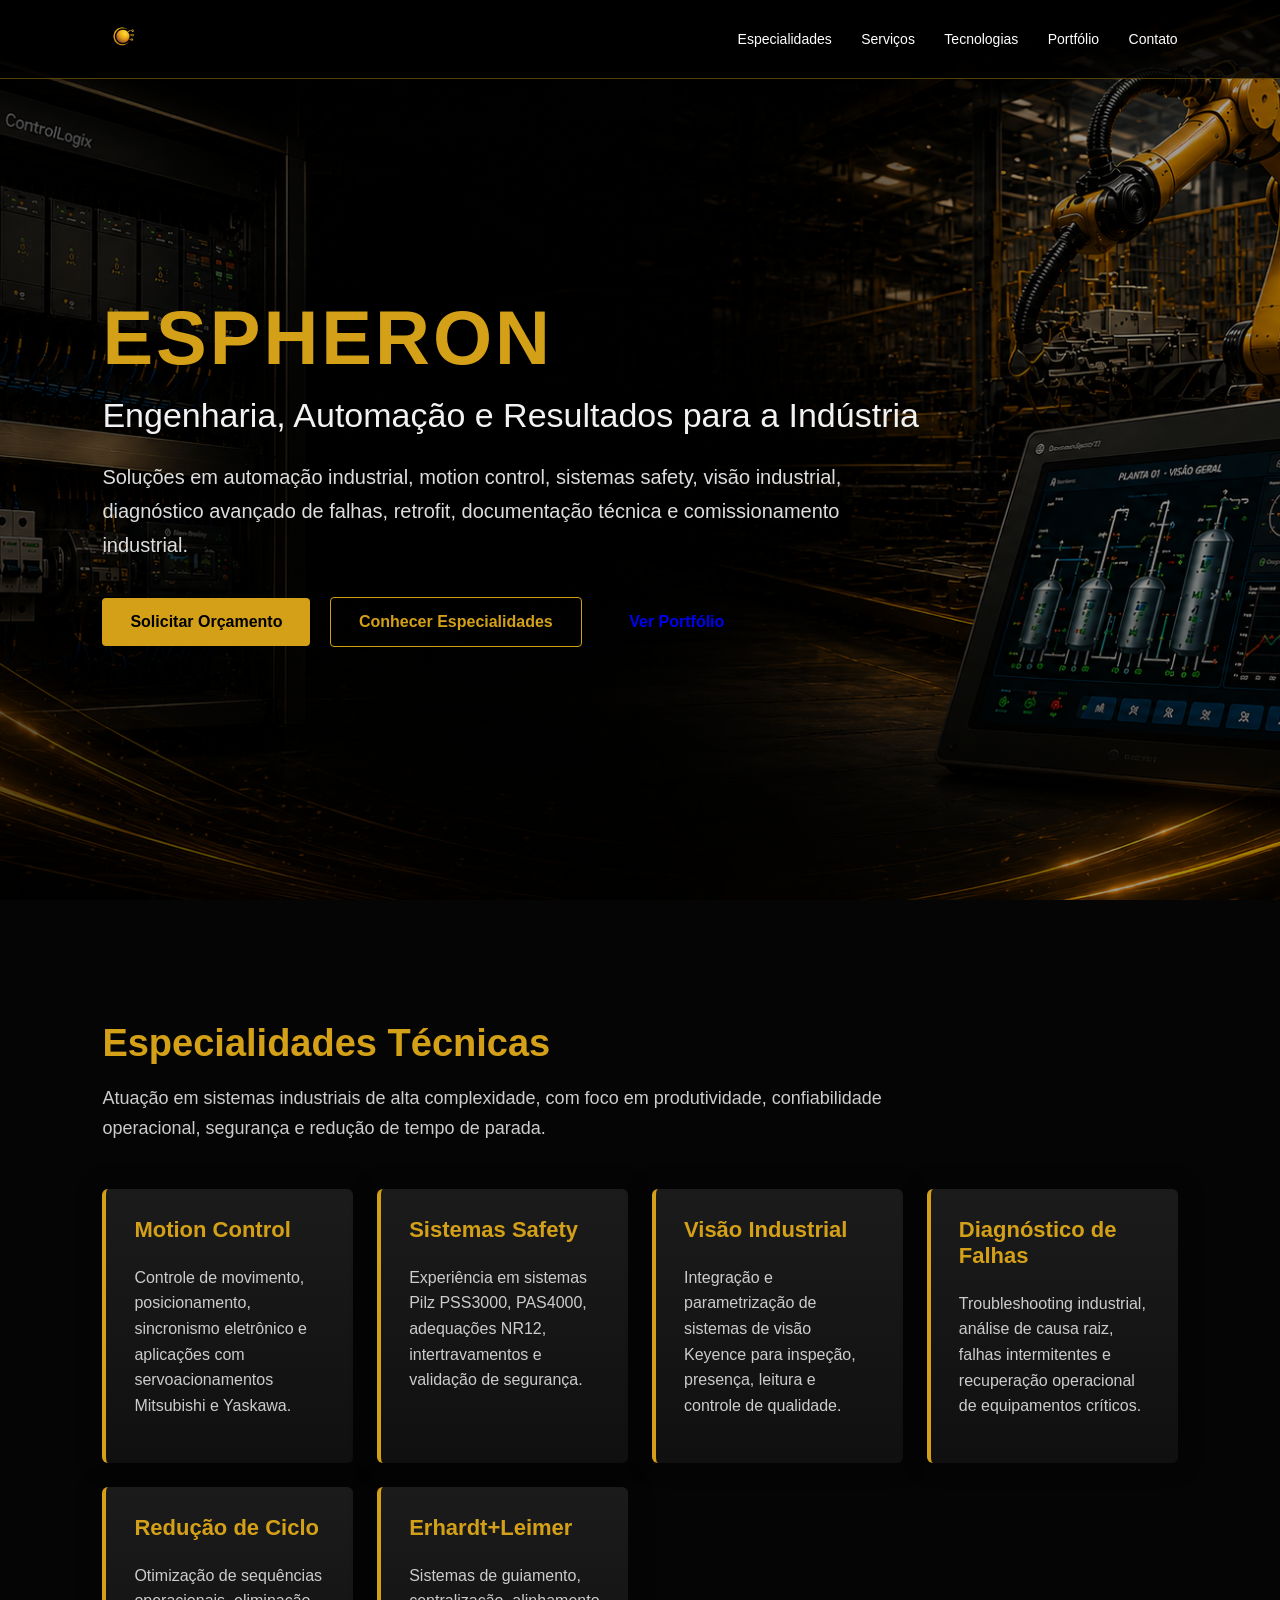
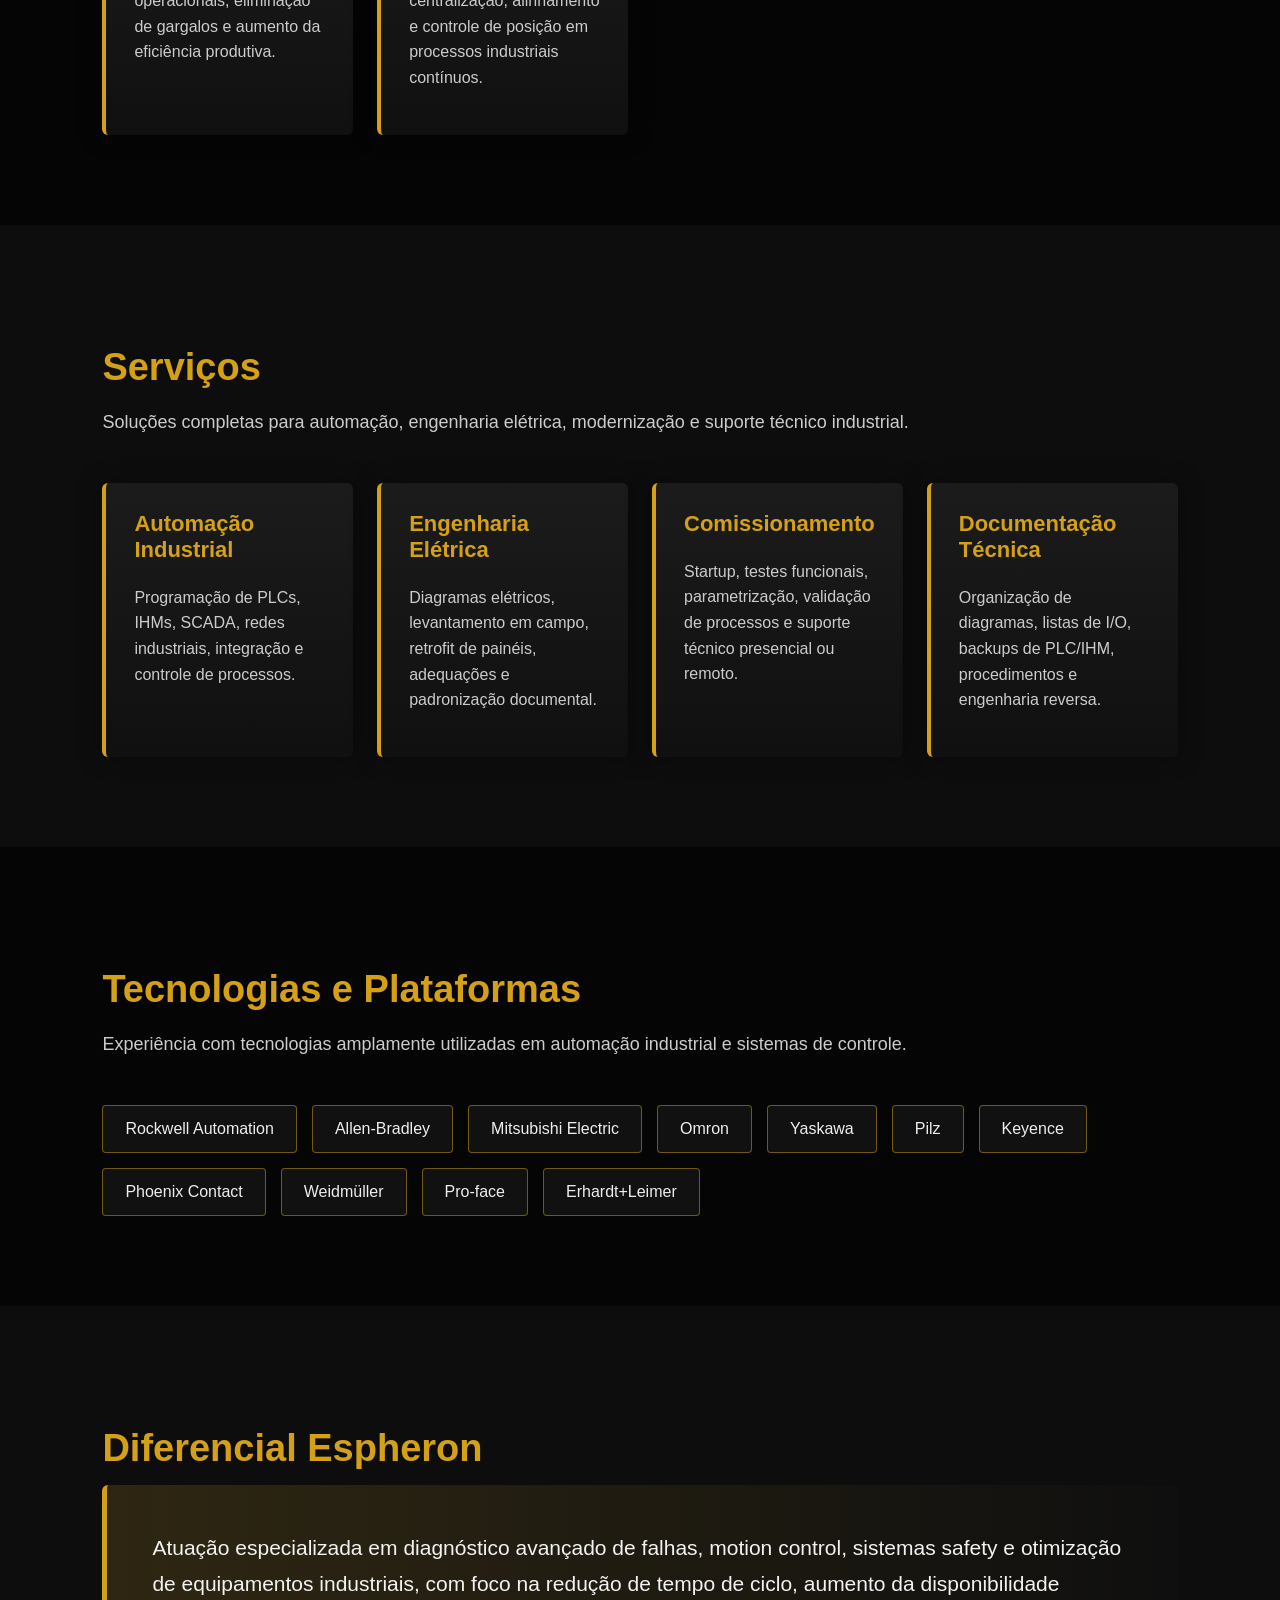
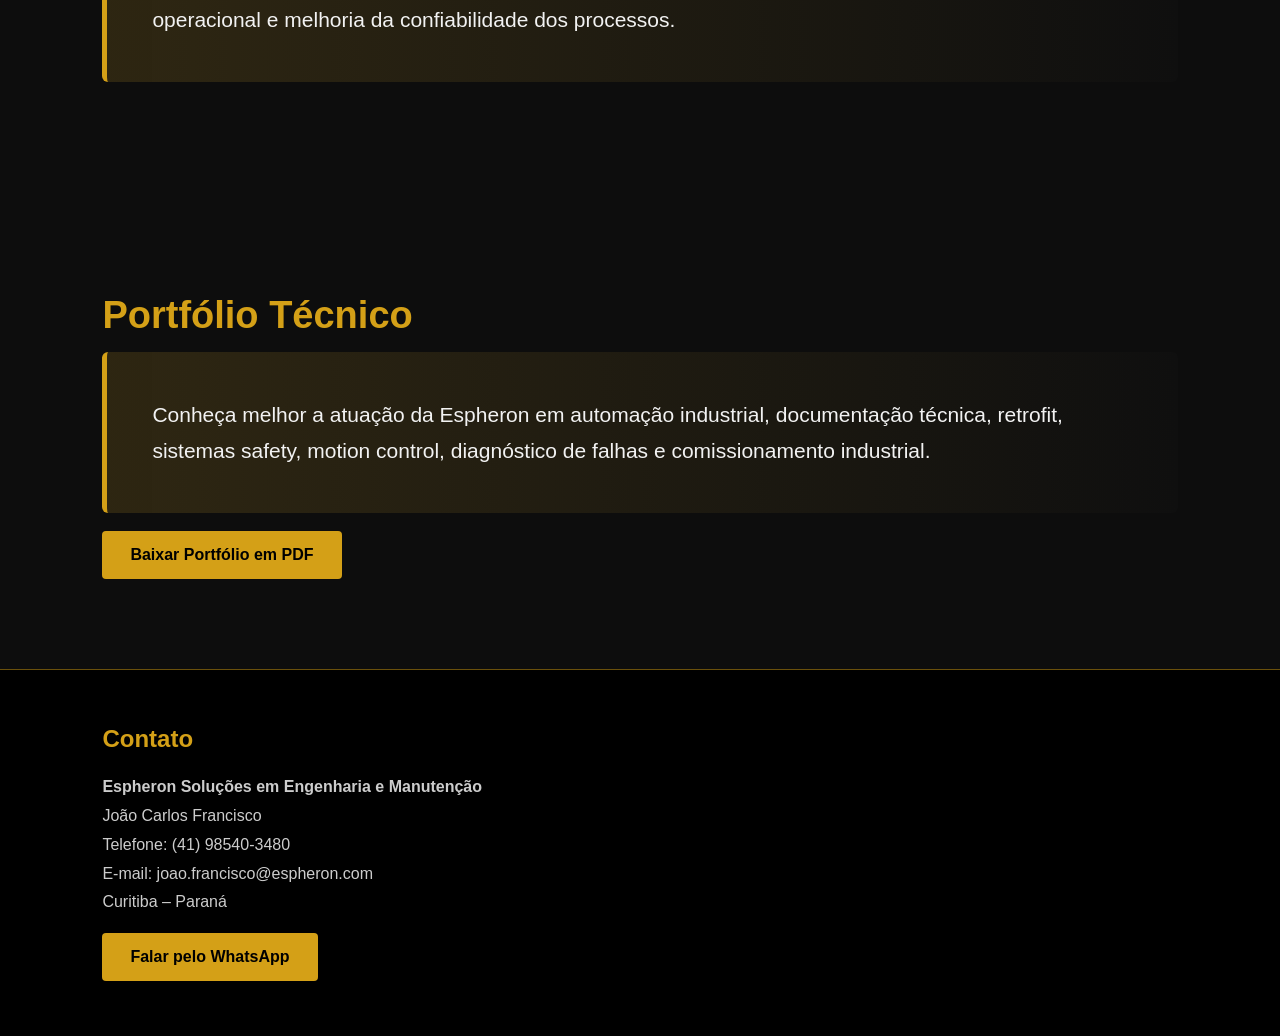
==== index.html @ 1a026c74 "Update index.html" ====
<!DOCTYPE html>
<html lang="pt-BR">
<head>
<meta charset="UTF-8">
<meta name="viewport" content="width=device-width, initial-scale=1.0">
<title>Espheron | Soluções em Engenharia e Automação Industrial</title>

<style>
:root{
--gold:#d4a017;
--dark:#050505;
--gray:#151515;
--text:#f2f2f2;
}

*{
box-sizing:border-box;
}

body{
margin:0;
font-family:Arial, Helvetica, sans-serif;
background:var(--dark);
color:var(--text);
}

header{
position:fixed;
top:0;
width:100%;
background:rgba(0,0,0,0.85);
padding:18px 8%;
display:flex;
justify-content:space-between;
align-items:center;
z-index:10;
border-bottom:1px solid rgba(212,160,23,0.4);
}

.logo{
font-size:24px;
font-weight:bold;
color:var(--gold);
letter-spacing:2px;
}
.logo img{
height:42px;
width:auto;
display:block;
}  
nav a{
color:white;
text-decoration:none;
margin-left:25px;
font-size:14px;
}

.hero{
min-height:100vh;
display:flex;
align-items:center;
padding:120px 8% 80px;
background:
linear-gradient(90deg,rgba(0,0,0,0.65),rgba(0,0,0,0.35)),
url('banner.png');
background-size:cover;
background-position:center;
background-repeat:no-repeat;
}

.hero-content{
max-width:850px;
}

.hero h1{
font-size:76px;
color:var(--gold);
margin:0 0 15px;
letter-spacing:3px;
}

.hero h2{
font-size:34px;
font-weight:400;
margin:0 0 25px;
}

.hero p{
font-size:20px;
line-height:1.7;
color:#ddd;
max-width:760px;
}

.buttons{
margin-top:35px;
}

.btn{
display:inline-block;
padding:15px 28px;
margin-right:15px;
border-radius:4px;
text-decoration:none;
font-weight:bold;
}

.btn-gold{
background:var(--gold);
color:#000;
}

.btn-outline{
border:1px solid var(--gold);
color:var(--gold);
}

section{
padding:90px 8%;
}

.section-title{
font-size:38px;
color:var(--gold);
margin-bottom:15px;
}

.section-subtitle{
font-size:18px;
color:#ccc;
max-width:850px;
line-height:1.7;
margin-bottom:45px;
}

.grid{
display:grid;
grid-template-columns:repeat(auto-fit,minmax(250px,1fr));
gap:24px;
}

.card{
background:linear-gradient(180deg,#1b1b1b,#101010);
padding:28px;
border-left:4px solid var(--gold);
border-radius:6px;
min-height:190px;
box-shadow:0 0 25px rgba(0,0,0,0.35);
}

.card h3{
color:var(--gold);
font-size:22px;
margin-top:0;
}

.card p{
color:#ccc;
line-height:1.6;
}

.dark-section{
background:#0d0d0d;
}

.tech-list{
display:flex;
flex-wrap:wrap;
gap:15px;
}

.tech{
border:1px solid rgba(212,160,23,0.5);
padding:14px 22px;
border-radius:4px;
color:#eee;
background:#111;
}

.destaque{
background:
linear-gradient(90deg,rgba(212,160,23,0.15),rgba(0,0,0,0.1)),
#111;
border-left:5px solid var(--gold);
padding:45px;
border-radius:6px;
font-size:21px;
line-height:1.7;
}

footer{
background:#000;
padding:55px 8%;
border-top:1px solid rgba(212,160,23,0.5);
}

footer h2{
color:var(--gold);
margin-top:0;
}

footer p{
line-height:1.8;
color:#ccc;
}
.portfolio{
  padding:80px 8%;
  background:#0b0b0b;
  text-align:center;
  border-top:1px solid rgba(212,160,23,0.25);
  border-bottom:1px solid rgba(212,160,23,0.25);
}

.portfolio h2{
  color:#d4a017;
  font-size:36px;
  margin-bottom:20px;
}

.portfolio p{
  max-width:850px;
  margin:0 auto 30px;
  color:#ddd;
  font-size:18px;
  line-height:1.6;
}

.portfolio .btn{
  display:inline-block;
}
@media(max-width:700px){
.hero h1{
font-size:48px;
}

.hero h2{
font-size:25px;
}

nav{
display:none;
}

.btn{
margin-bottom:12px;
}
}
</style>
</head>

<body>

<header>
<div class="logo">
<img src="logo.jpg" alt="Espheron">
</div>
<nav>
<a href="#especialidades">Especialidades</a>
<a href="#servicos">Serviços</a>
<a href="#tecnologias">Tecnologias</a>
<a href="#portfolio">Portfólio</a>
<a href="#contato">Contato</a>
</nav>
</header>

<section class="hero">
<div class="hero-content">
<h1>ESPHERON</h1>
<h2>Engenharia, Automação e Resultados para a Indústria</h2>
<p>
Soluções em automação industrial, motion control, sistemas safety, visão industrial,
diagnóstico avançado de falhas, retrofit, documentação técnica e comissionamento industrial.
</p>

<div class="buttons">
<a class="btn btn-gold" href="https://wa.me/5541985403480" target="_blank">Solicitar Orçamento</a>
<a class="btn btn-outline" href="#especialidades">Conhecer Especialidades</a>
<a href="portfolio-espheron.pdf" class="btn secondary" target="_blank"> Ver Portfólio</a>
</div>
</div>
</section>

<section id="especialidades">
<h2 class="section-title">Especialidades Técnicas</h2>
<p class="section-subtitle">
Atuação em sistemas industriais de alta complexidade, com foco em produtividade,
confiabilidade operacional, segurança e redução de tempo de parada.
</p>

<div class="grid">
<div class="card">
<h3>Motion Control</h3>
<p>Controle de movimento, posicionamento, sincronismo eletrônico e aplicações com servoacionamentos Mitsubishi e Yaskawa.</p>
</div>

<div class="card">
<h3>Sistemas Safety</h3>
<p>Experiência em sistemas Pilz PSS3000, PAS4000, adequações NR12, intertravamentos e validação de segurança.</p>
</div>

<div class="card">
<h3>Visão Industrial</h3>
<p>Integração e parametrização de sistemas de visão Keyence para inspeção, presença, leitura e controle de qualidade.</p>
</div>

<div class="card">
<h3>Diagnóstico de Falhas</h3>
<p>Troubleshooting industrial, análise de causa raiz, falhas intermitentes e recuperação operacional de equipamentos críticos.</p>
</div>

<div class="card">
<h3>Redução de Ciclo</h3>
<p>Otimização de sequências operacionais, eliminação de gargalos e aumento da eficiência produtiva.</p>
</div>

<div class="card">
<h3>Erhardt+Leimer</h3>
<p>Sistemas de guiamento, centralização, alinhamento e controle de posição em processos industriais contínuos.</p>
</div>
</div>
</section>

<section id="servicos" class="dark-section">
<h2 class="section-title">Serviços</h2>
<p class="section-subtitle">
Soluções completas para automação, engenharia elétrica, modernização e suporte técnico industrial.
</p>

<div class="grid">
<div class="card">
<h3>Automação Industrial</h3>
<p>Programação de PLCs, IHMs, SCADA, redes industriais, integração e controle de processos.</p>
</div>

<div class="card">
<h3>Engenharia Elétrica</h3>
<p>Diagramas elétricos, levantamento em campo, retrofit de painéis, adequações e padronização documental.</p>
</div>

<div class="card">
<h3>Comissionamento</h3>
<p>Startup, testes funcionais, parametrização, validação de processos e suporte técnico presencial ou remoto.</p>
</div>

<div class="card">
<h3>Documentação Técnica</h3>
<p>Organização de diagramas, listas de I/O, backups de PLC/IHM, procedimentos e engenharia reversa.</p>
</div>
</div>
</section>

<section id="tecnologias">
<h2 class="section-title">Tecnologias e Plataformas</h2>
<p class="section-subtitle">
Experiência com tecnologias amplamente utilizadas em automação industrial e sistemas de controle.
</p>

<div class="tech-list">
<div class="tech">Rockwell Automation</div>
<div class="tech">Allen-Bradley</div>
<div class="tech">Mitsubishi Electric</div>
<div class="tech">Omron</div>
<div class="tech">Yaskawa</div>
<div class="tech">Pilz</div>
<div class="tech">Keyence</div>
<div class="tech">Phoenix Contact</div>
<div class="tech">Weidmüller</div>
<div class="tech">Pro-face</div>
<div class="tech">Erhardt+Leimer</div>
</div>
</section>

<section class="dark-section">
  <h2 class="section-title">Diferencial Espheron</h2>
  <div class="destaque">
    Atuação especializada em diagnóstico avançado de falhas, motion control, sistemas safety e otimização de equipamentos industriais, com foco na redução de tempo de ciclo, aumento da disponibilidade operacional e melhoria da confiabilidade dos processos.
  </div>
</section>

<section class="dark-section" id="portfolio">
  <h2 class="section-title">Portfólio Técnico</h2>

  <div class="destaque">
    Conheça melhor a atuação da Espheron em automação industrial,
    documentação técnica, retrofit, sistemas safety, motion control,
    diagnóstico de falhas e comissionamento industrial.
  </div>

  <br>

  <a class="btn btn-gold" href="portfolio-espheron.pdf" target="_blank" rel="noopener">
    Baixar Portfólio em PDF
  </a>
</section>

<footer id="contato">
  <h2>Contato</h2>
  <p>
    <strong>Espheron Soluções em Engenharia e Manutenção</strong><br>
    João Carlos Francisco<br>
    Telefone: (41) 98540-3480<br>
    E-mail: joao.francisco@espheron.com<br>
    Curitiba – Paraná
  </p>

  <a class="btn btn-gold" href="https://wa.me/5541985403480" target="_blank">Falar pelo WhatsApp</a>
</footer>

</body>
</html>
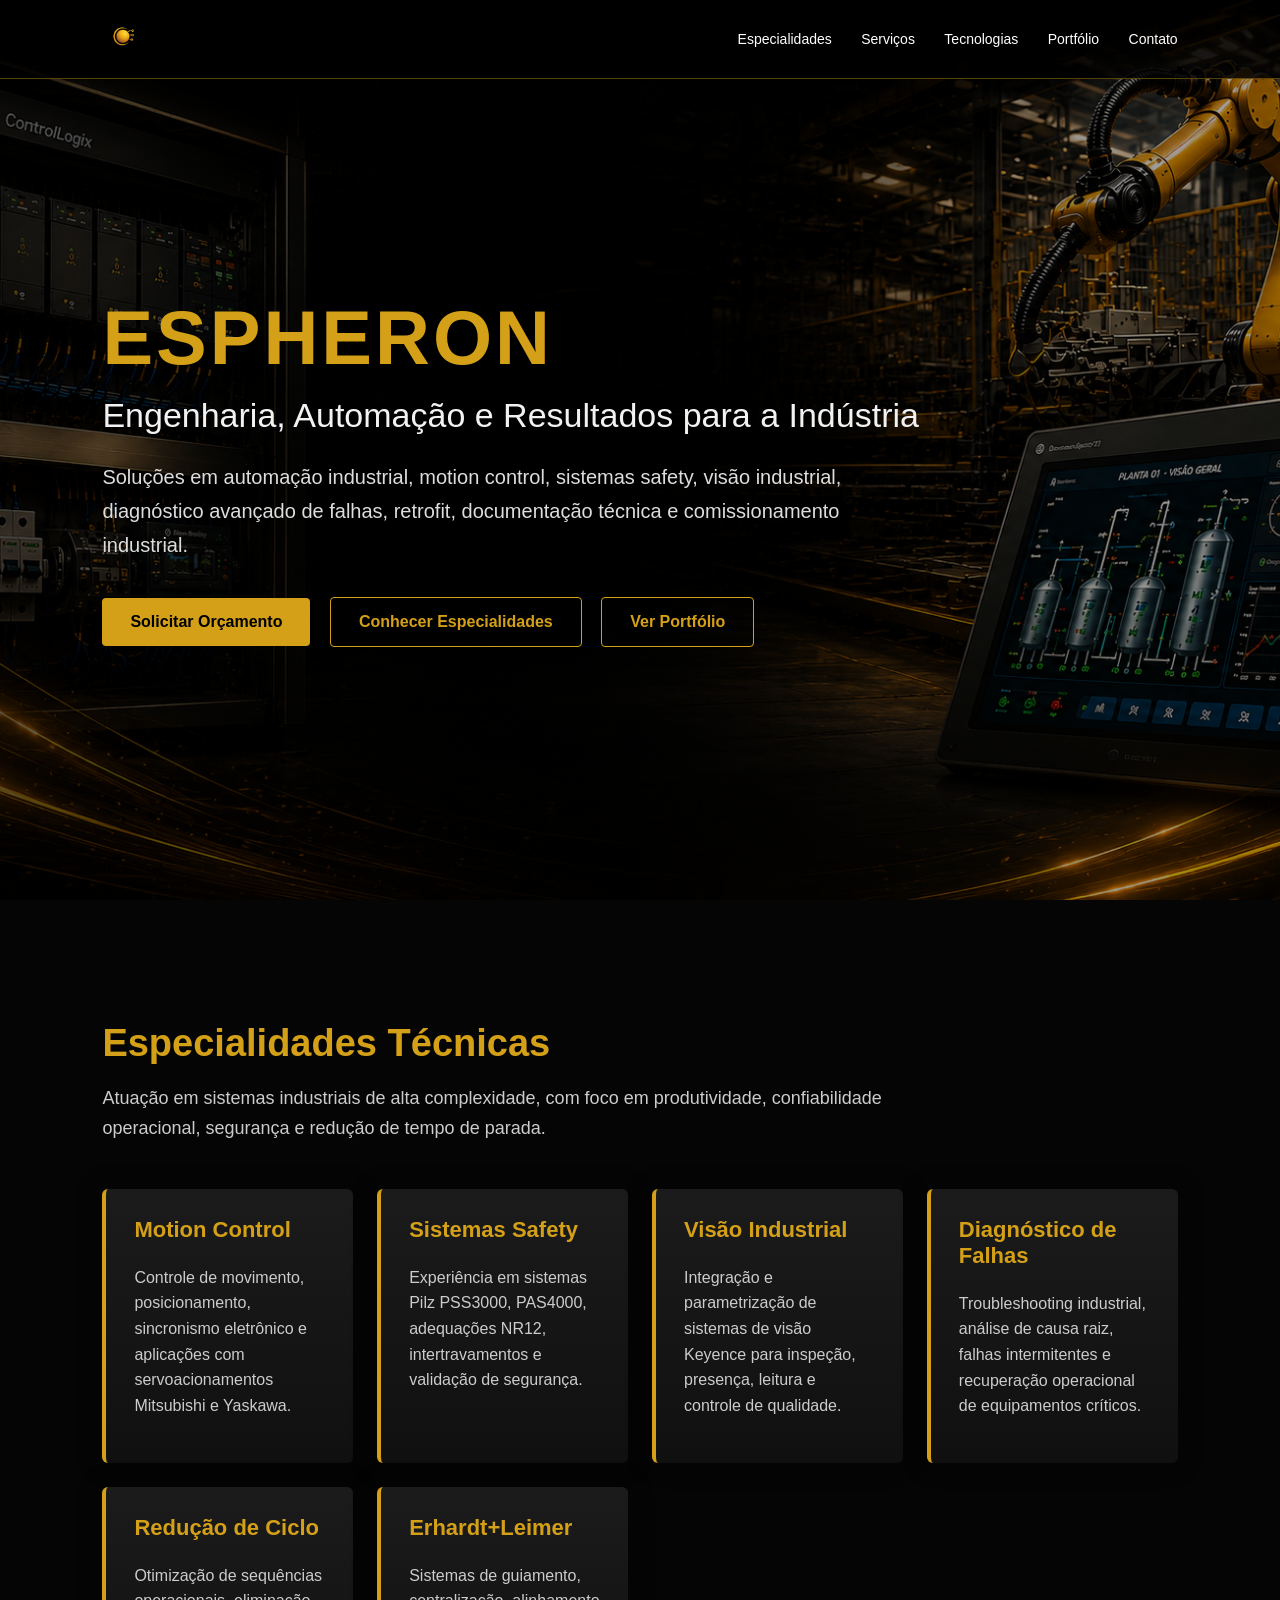
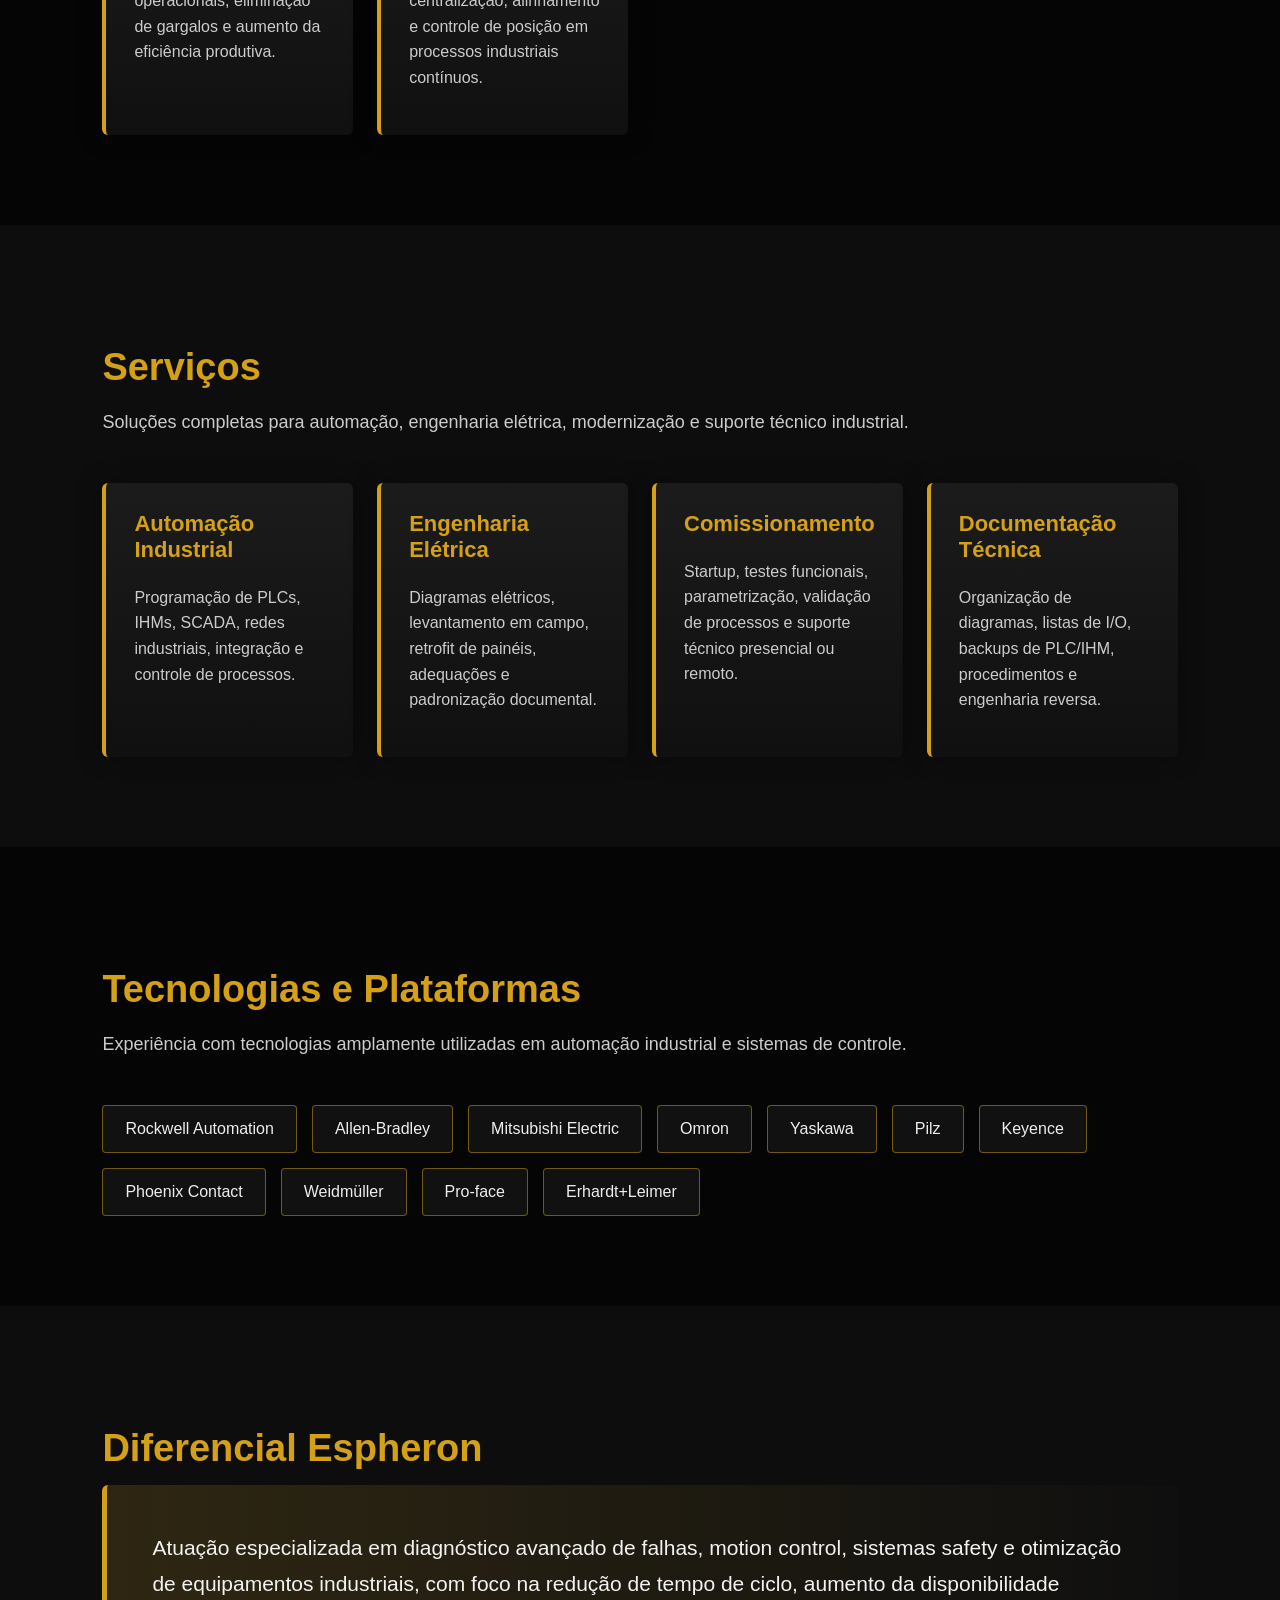
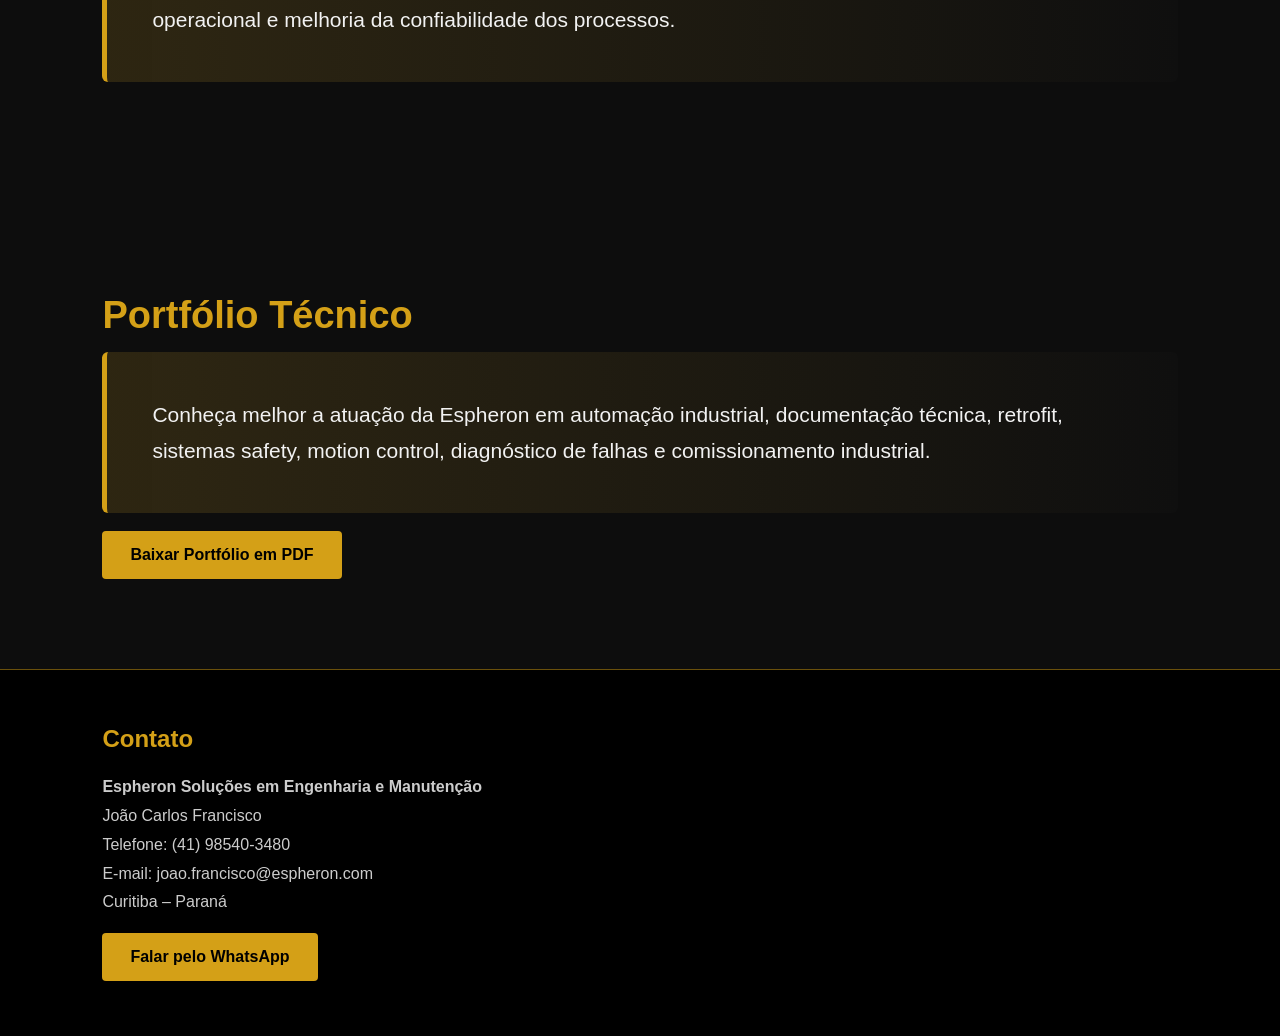
==== commit 27501836: "Update index.html" ====
--- a/index.html
+++ b/index.html
@@ -275,7 +275,7 @@
 <div class="buttons">
 <a class="btn btn-gold" href="https://wa.me/5541985403480" target="_blank">Solicitar Orçamento</a>
 <a class="btn btn-outline" href="#especialidades">Conhecer Especialidades</a>
-<a href="portfolio-espheron.pdf" class="btn secondary" target="_blank"> Ver Portfólio</a>
+<a class="btn btn-outline" href="#portfolio">Ver Portfólio</a>
 </div>
 </div>
 </section>
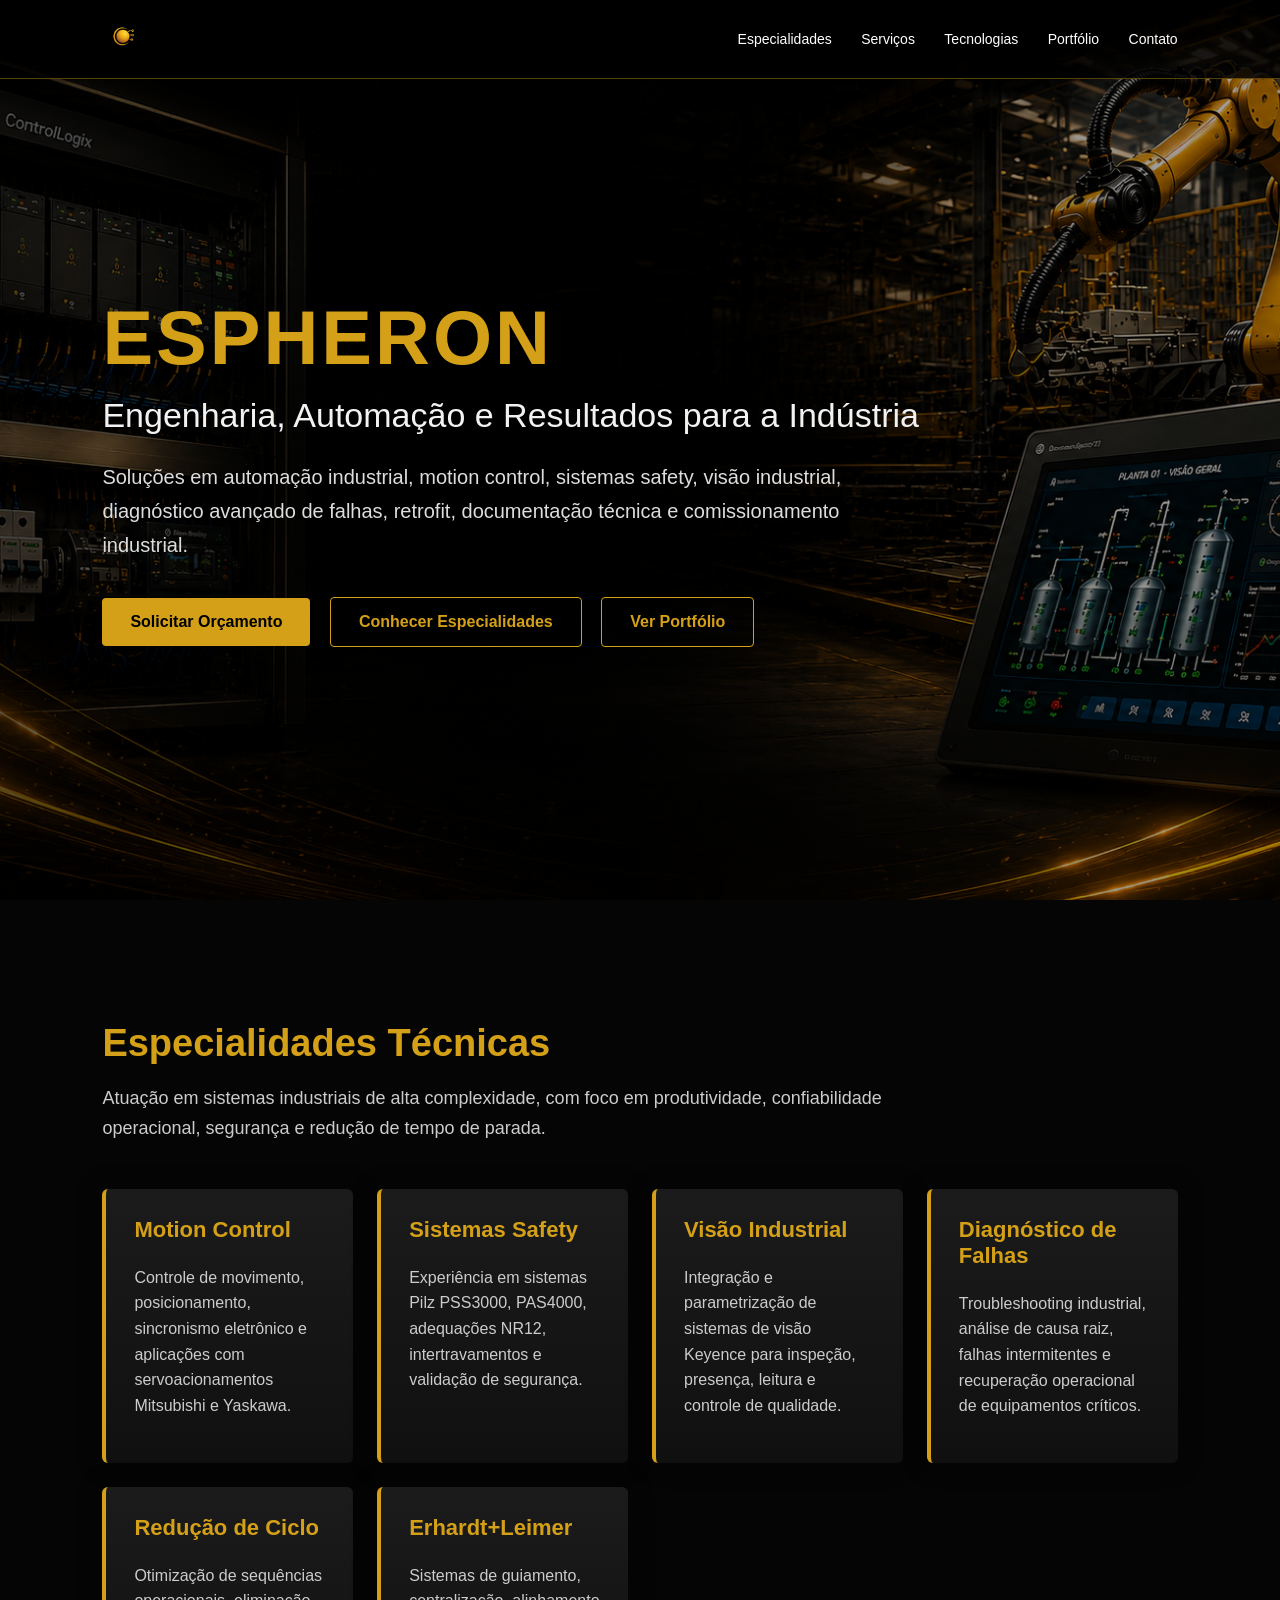
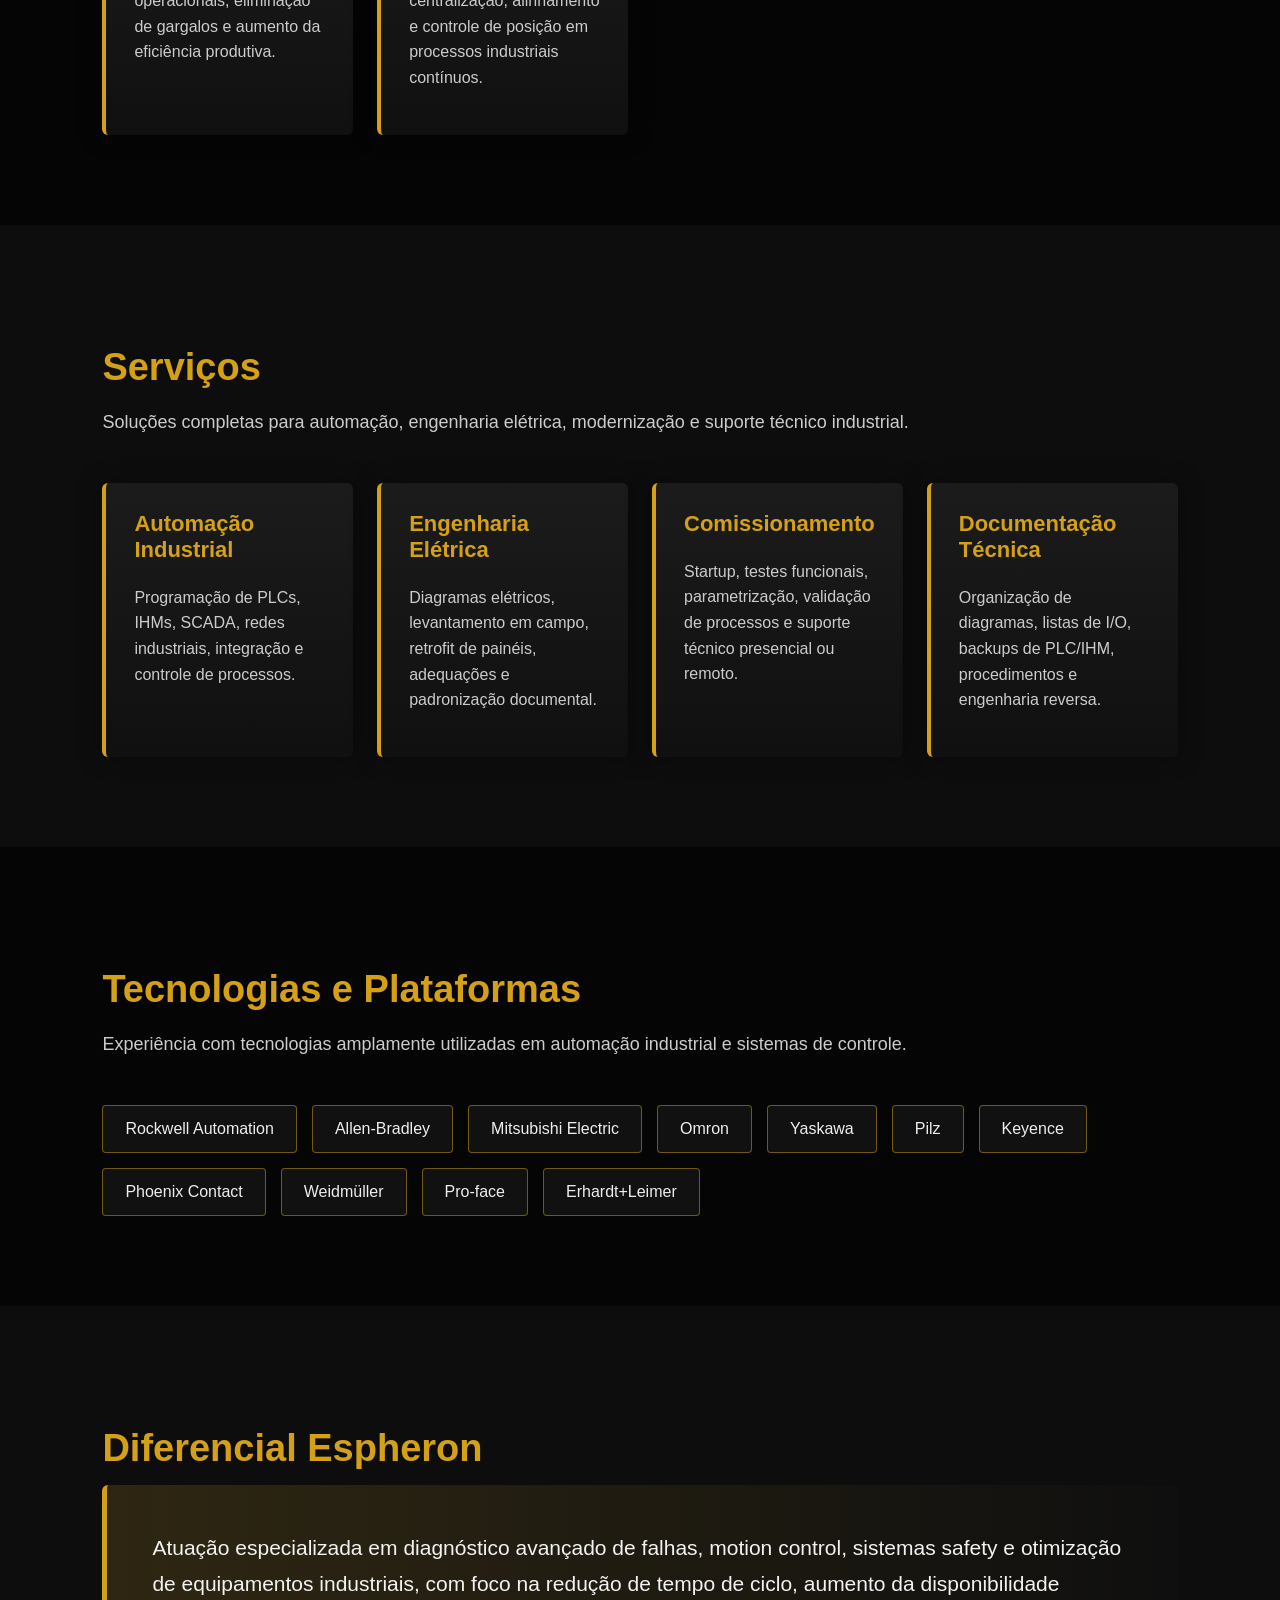
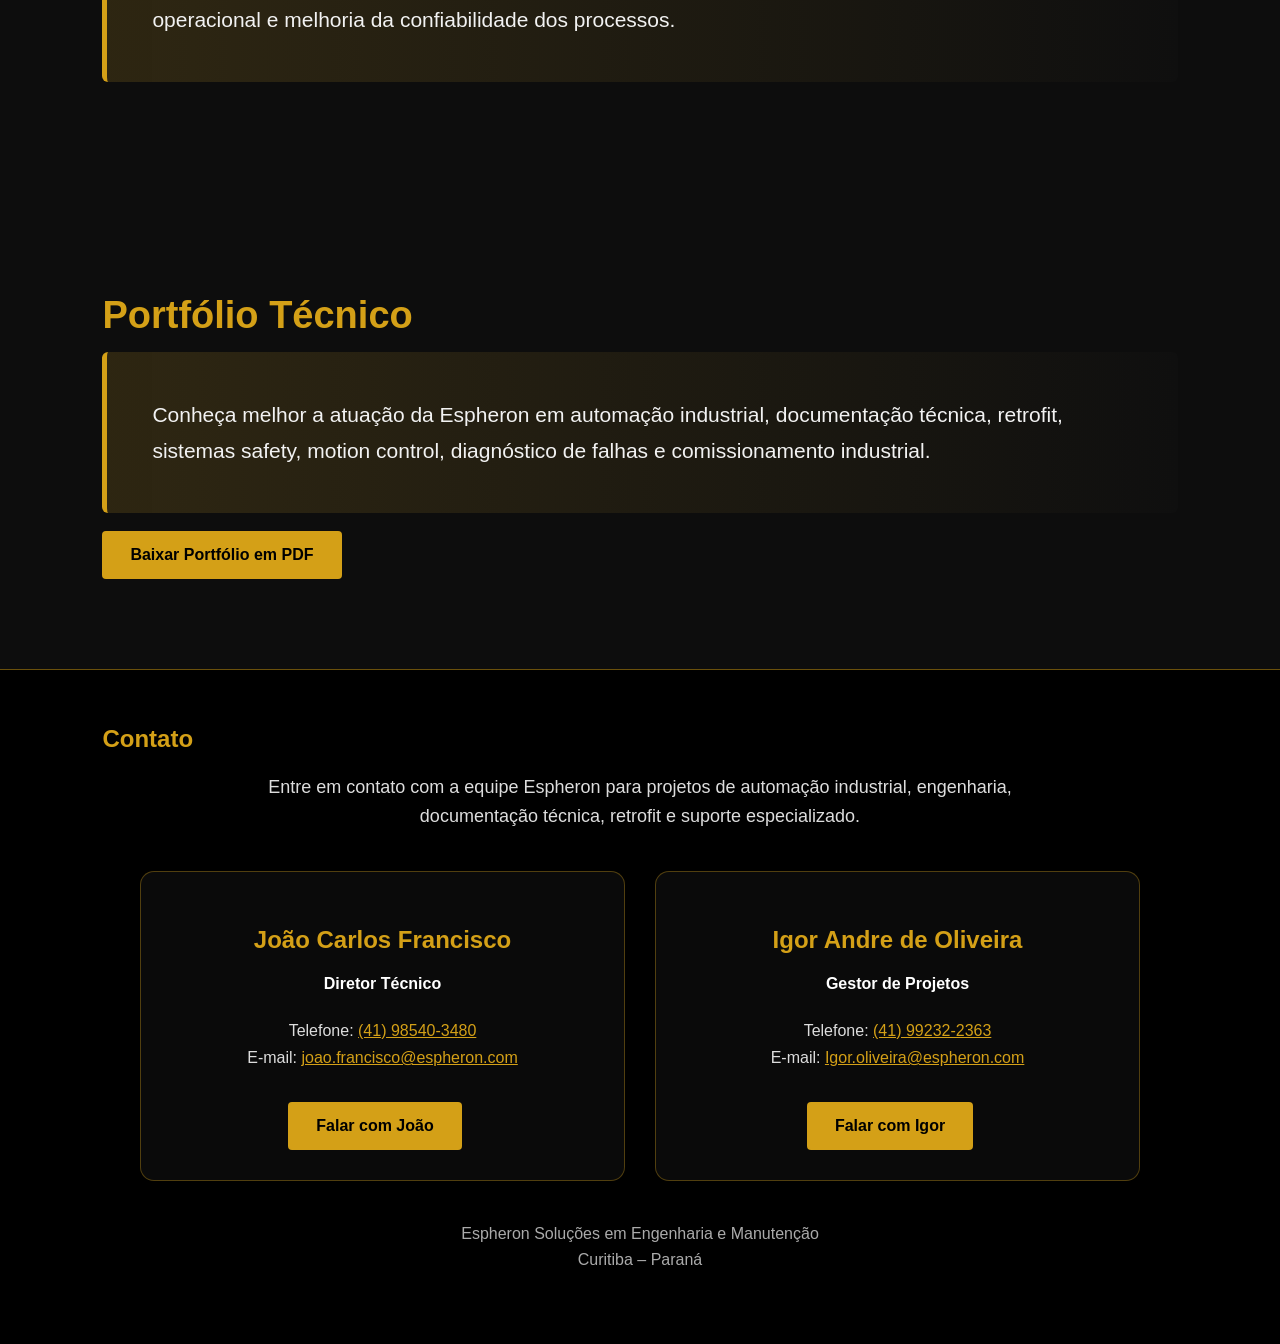
==== commit 6c961aeb: "Update index.html" ====
--- a/index.html
+++ b/index.html
@@ -228,7 +228,68 @@
 .portfolio .btn{
   display:inline-block;
 }
+.footer-intro{
+  max-width:850px;
+  margin:0 auto 35px;
+  color:#ddd;
+  font-size:18px;
+  line-height:1.6;
+  text-align:center;
+}
+
+.contatos-grid{
+  display:grid;
+  grid-template-columns:repeat(2, minmax(280px, 1fr));
+  gap:30px;
+  max-width:1000px;
+  margin:40px auto;
+}
+
+.contato-card{
+  background:rgba(255,255,255,0.04);
+  border:1px solid rgba(212,160,23,0.35);
+  border-radius:14px;
+  padding:30px;
+  text-align:center;
+}
+
+.contato-card h3{
+  color:#d4a017;
+  font-size:24px;
+  margin-bottom:8px;
+}
+
+.contato-card .cargo{
+  color:#fff;
+  font-weight:bold;
+  margin-bottom:20px;
+}
+
+.contato-card p{
+  color:#ddd;
+  line-height:1.7;
+}
+
+.contato-card a{
+  color:#d4a017;
+}
+
+.contato-card .btn{
+  color:#000;
+  margin-top:15px;
+  display:inline-block;
+}
+
+.footer-local{
+  margin-top:35px;
+  color:#aaa;
+  text-align:center;
+  line-height:1.6;
+}
 @media(max-width:700px){
+ .contatos-grid{
+  grid-template-columns:1fr;
+} 
 .hero h1{
 font-size:48px;
 }
@@ -388,23 +449,53 @@
 
   <br>
 
-  <a class="btn btn-gold" href="portfolio-espheron.pdf" target="_blank" rel="noopener">
+  <a class="btn btn-gold" href="portfolio_espheron.pdf" target="_blank" rel="noopener">
     Baixar Portfólio em PDF
   </a>
 </section>
 
 <footer id="contato">
   <h2>Contato</h2>
-  <p>
-    <strong>Espheron Soluções em Engenharia e Manutenção</strong><br>
-    João Carlos Francisco<br>
-    Telefone: (41) 98540-3480<br>
-    E-mail: joao.francisco@espheron.com<br>
+
+  <p class="footer-intro">
+    Entre em contato com a equipe Espheron para projetos de automação industrial,
+    engenharia, documentação técnica, retrofit e suporte especializado.
+  </p>
+
+  <div class="contatos-grid">
+
+    <div class="contato-card">
+      <h3>João Carlos Francisco</h3>
+      <p class="cargo">Diretor Técnico</p>
+
+      <p>
+        Telefone: <a href="tel:+5541985403480">(41) 98540-3480</a><br>
+        E-mail: <a href="mailto:joao.francisco@espheron.com">joao.francisco@espheron.com</a>
+      </p>
+
+      <a class="btn btn-gold" href="https://wa.me/5541985403480" target="_blank" rel="noopener">
+        Falar com João
+      </a>
+    </div>
+
+    <div class="contato-card">
+      <h3>Igor Andre de Oliveira</h3>
+      <p class="cargo">Gestor de Projetos</p>
+
+      <p>
+        Telefone: <a href="tel:+5541992322363">(41) 99232-2363</a><br>
+        E-mail: <a href="mailto:Igor.oliveira@espheron.com">Igor.oliveira@espheron.com</a>
+      </p>
+
+      <a class="btn btn-gold" href="https://wa.me/5541992322363" target="_blank" rel="noopener">
+        Falar com Igor
+      </a>
+    </div>
+
+  </div>
+
+  <p class="footer-local">
+    Espheron Soluções em Engenharia e Manutenção<br>
     Curitiba – Paraná
   </p>
-
-  <a class="btn btn-gold" href="https://wa.me/5541985403480" target="_blank">Falar pelo WhatsApp</a>
 </footer>
-
-</body>
-</html>
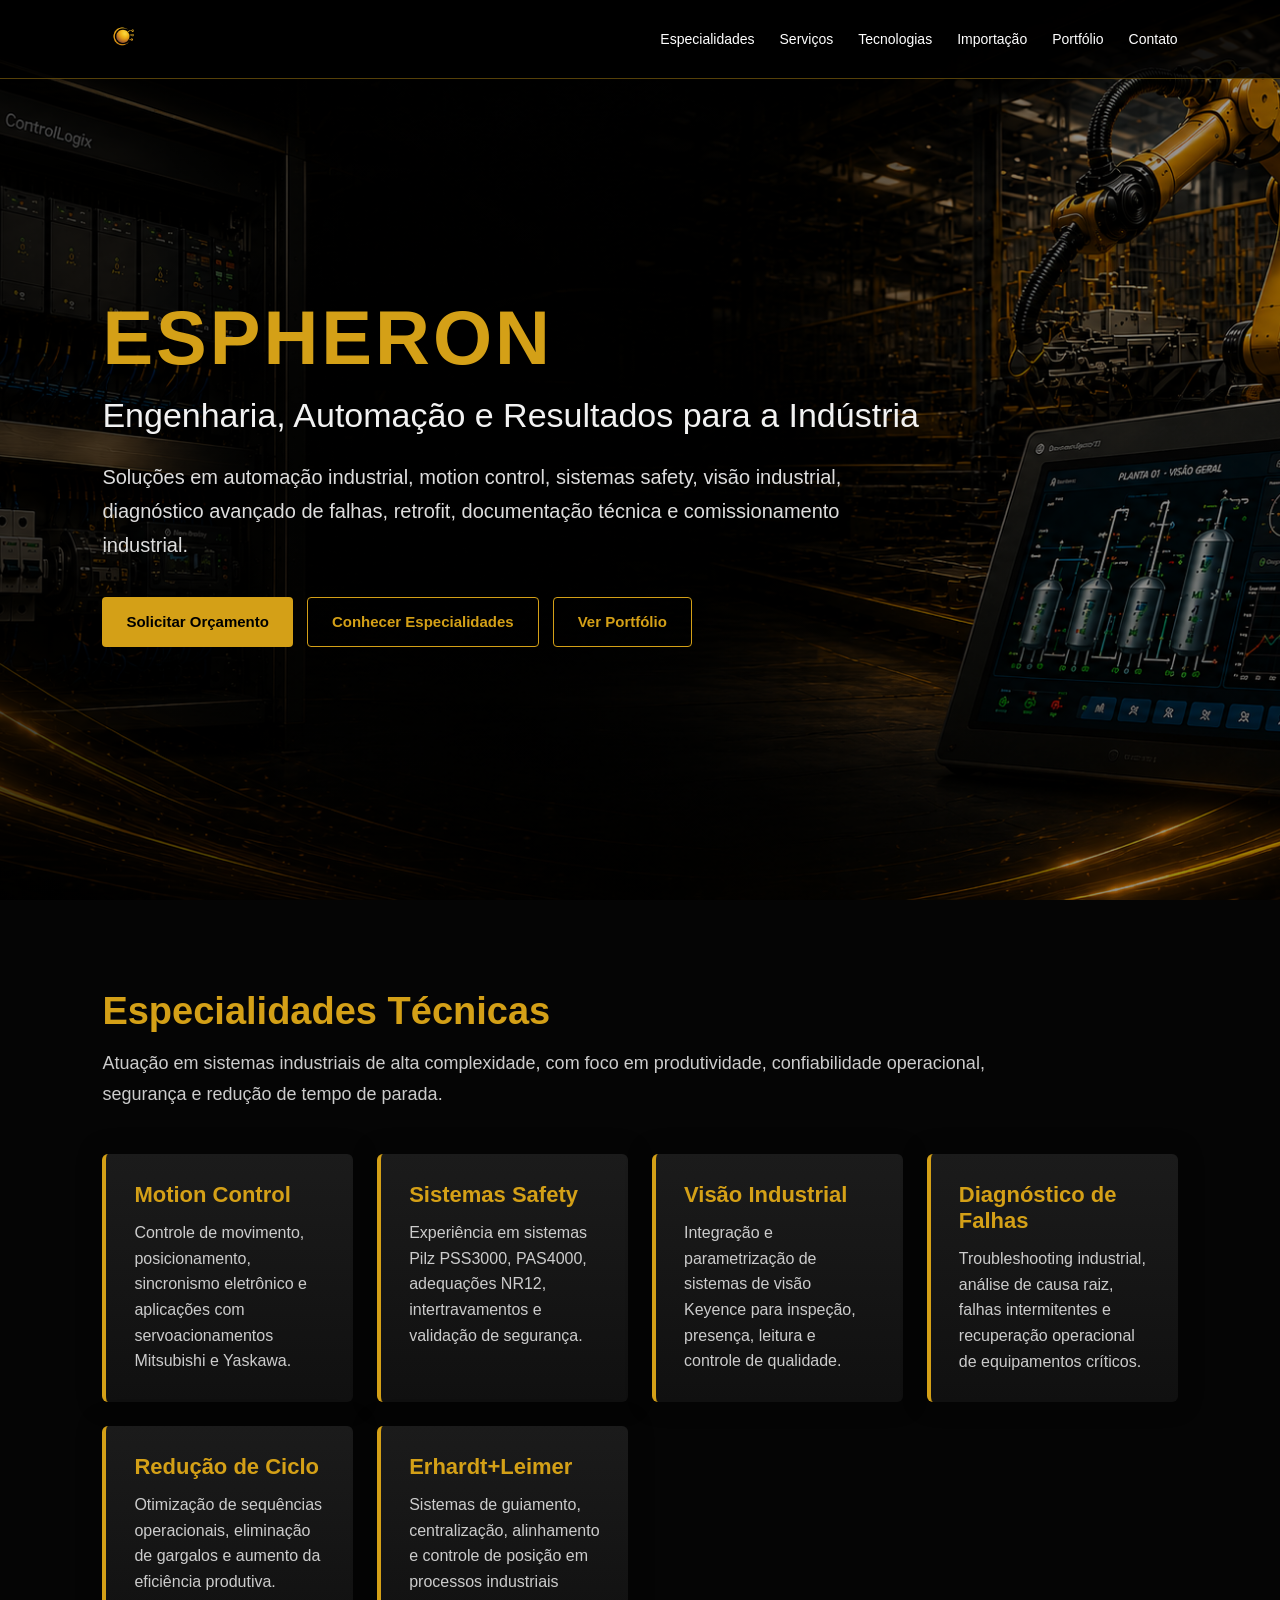
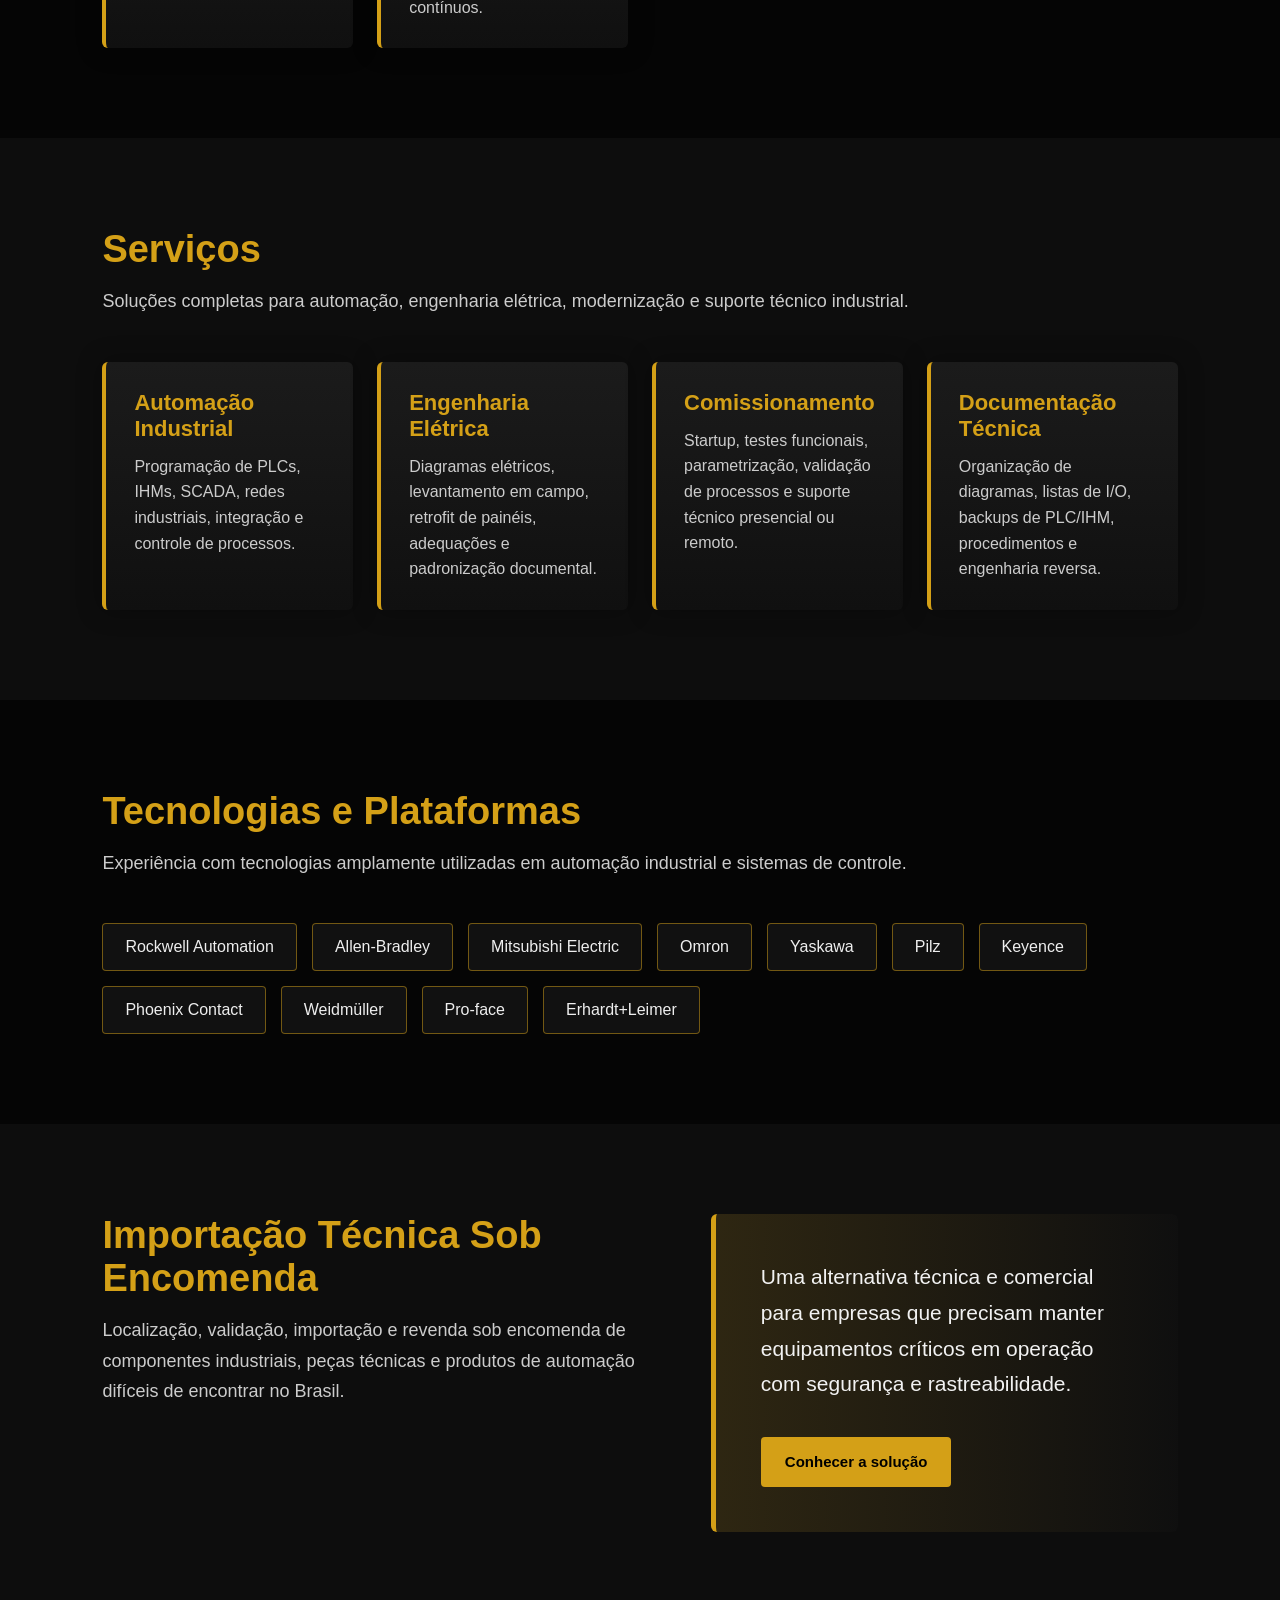
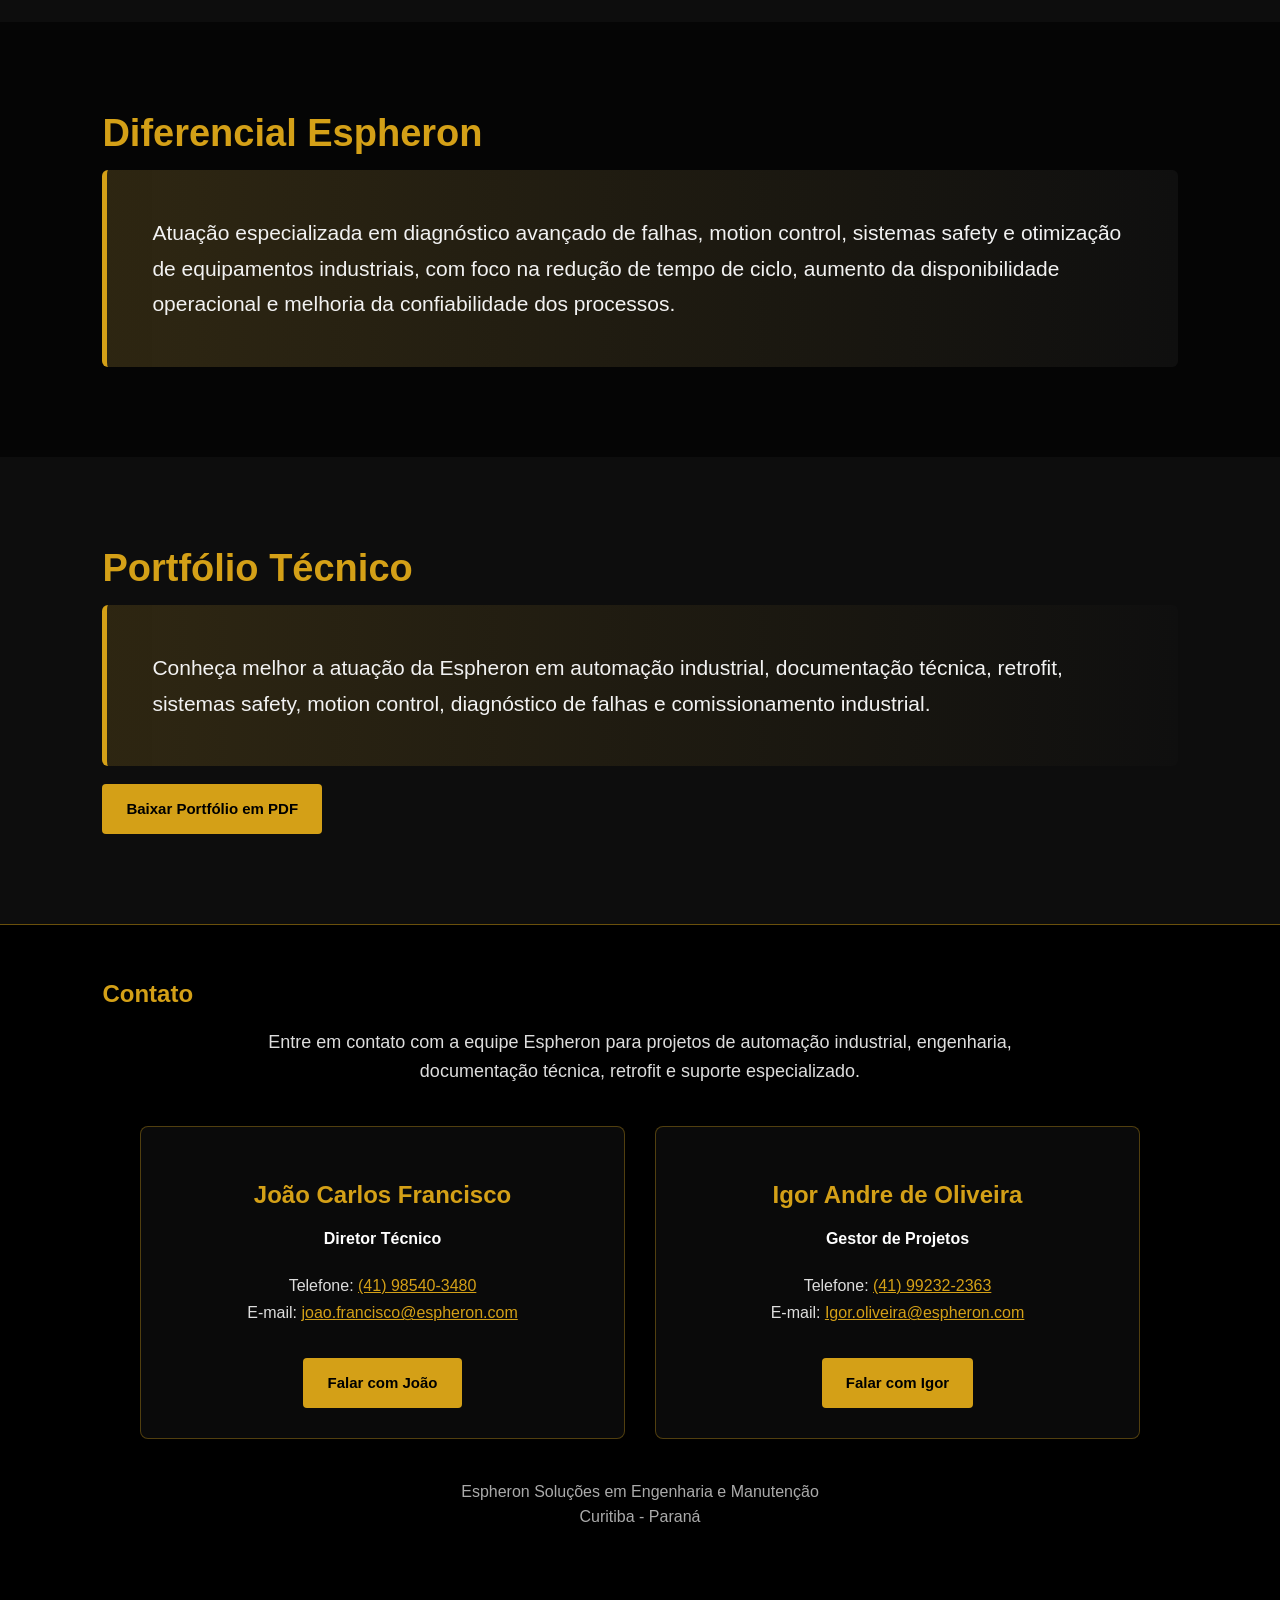
==== commit 621dc6ca: "Add files via upload" ====
--- a/index.html
+++ b/index.html
@@ -1,501 +1,221 @@
 <!DOCTYPE html>
 <html lang="pt-BR">
 <head>
-<meta charset="UTF-8">
-<meta name="viewport" content="width=device-width, initial-scale=1.0">
-<title>Espheron | Soluções em Engenharia e Automação Industrial</title>
-
-<style>
-:root{
---gold:#d4a017;
---dark:#050505;
---gray:#151515;
---text:#f2f2f2;
-}
-
-*{
-box-sizing:border-box;
-}
-
-body{
-margin:0;
-font-family:Arial, Helvetica, sans-serif;
-background:var(--dark);
-color:var(--text);
-}
-
-header{
-position:fixed;
-top:0;
-width:100%;
-background:rgba(0,0,0,0.85);
-padding:18px 8%;
-display:flex;
-justify-content:space-between;
-align-items:center;
-z-index:10;
-border-bottom:1px solid rgba(212,160,23,0.4);
-}
-
-.logo{
-font-size:24px;
-font-weight:bold;
-color:var(--gold);
-letter-spacing:2px;
-}
-.logo img{
-height:42px;
-width:auto;
-display:block;
-}  
-nav a{
-color:white;
-text-decoration:none;
-margin-left:25px;
-font-size:14px;
-}
-
-.hero{
-min-height:100vh;
-display:flex;
-align-items:center;
-padding:120px 8% 80px;
-background:
-linear-gradient(90deg,rgba(0,0,0,0.65),rgba(0,0,0,0.35)),
-url('banner.png');
-background-size:cover;
-background-position:center;
-background-repeat:no-repeat;
-}
-
-.hero-content{
-max-width:850px;
-}
-
-.hero h1{
-font-size:76px;
-color:var(--gold);
-margin:0 0 15px;
-letter-spacing:3px;
-}
-
-.hero h2{
-font-size:34px;
-font-weight:400;
-margin:0 0 25px;
-}
-
-.hero p{
-font-size:20px;
-line-height:1.7;
-color:#ddd;
-max-width:760px;
-}
-
-.buttons{
-margin-top:35px;
-}
-
-.btn{
-display:inline-block;
-padding:15px 28px;
-margin-right:15px;
-border-radius:4px;
-text-decoration:none;
-font-weight:bold;
-}
-
-.btn-gold{
-background:var(--gold);
-color:#000;
-}
-
-.btn-outline{
-border:1px solid var(--gold);
-color:var(--gold);
-}
-
-section{
-padding:90px 8%;
-}
-
-.section-title{
-font-size:38px;
-color:var(--gold);
-margin-bottom:15px;
-}
-
-.section-subtitle{
-font-size:18px;
-color:#ccc;
-max-width:850px;
-line-height:1.7;
-margin-bottom:45px;
-}
-
-.grid{
-display:grid;
-grid-template-columns:repeat(auto-fit,minmax(250px,1fr));
-gap:24px;
-}
-
-.card{
-background:linear-gradient(180deg,#1b1b1b,#101010);
-padding:28px;
-border-left:4px solid var(--gold);
-border-radius:6px;
-min-height:190px;
-box-shadow:0 0 25px rgba(0,0,0,0.35);
-}
-
-.card h3{
-color:var(--gold);
-font-size:22px;
-margin-top:0;
-}
-
-.card p{
-color:#ccc;
-line-height:1.6;
-}
-
-.dark-section{
-background:#0d0d0d;
-}
-
-.tech-list{
-display:flex;
-flex-wrap:wrap;
-gap:15px;
-}
-
-.tech{
-border:1px solid rgba(212,160,23,0.5);
-padding:14px 22px;
-border-radius:4px;
-color:#eee;
-background:#111;
-}
-
-.destaque{
-background:
-linear-gradient(90deg,rgba(212,160,23,0.15),rgba(0,0,0,0.1)),
-#111;
-border-left:5px solid var(--gold);
-padding:45px;
-border-radius:6px;
-font-size:21px;
-line-height:1.7;
-}
-
-footer{
-background:#000;
-padding:55px 8%;
-border-top:1px solid rgba(212,160,23,0.5);
-}
-
-footer h2{
-color:var(--gold);
-margin-top:0;
-}
-
-footer p{
-line-height:1.8;
-color:#ccc;
-}
-.portfolio{
-  padding:80px 8%;
-  background:#0b0b0b;
-  text-align:center;
-  border-top:1px solid rgba(212,160,23,0.25);
-  border-bottom:1px solid rgba(212,160,23,0.25);
-}
-
-.portfolio h2{
-  color:#d4a017;
-  font-size:36px;
-  margin-bottom:20px;
-}
-
-.portfolio p{
-  max-width:850px;
-  margin:0 auto 30px;
-  color:#ddd;
-  font-size:18px;
-  line-height:1.6;
-}
-
-.portfolio .btn{
-  display:inline-block;
-}
-.footer-intro{
-  max-width:850px;
-  margin:0 auto 35px;
-  color:#ddd;
-  font-size:18px;
-  line-height:1.6;
-  text-align:center;
-}
-
-.contatos-grid{
-  display:grid;
-  grid-template-columns:repeat(2, minmax(280px, 1fr));
-  gap:30px;
-  max-width:1000px;
-  margin:40px auto;
-}
-
-.contato-card{
-  background:rgba(255,255,255,0.04);
-  border:1px solid rgba(212,160,23,0.35);
-  border-radius:14px;
-  padding:30px;
-  text-align:center;
-}
-
-.contato-card h3{
-  color:#d4a017;
-  font-size:24px;
-  margin-bottom:8px;
-}
-
-.contato-card .cargo{
-  color:#fff;
-  font-weight:bold;
-  margin-bottom:20px;
-}
-
-.contato-card p{
-  color:#ddd;
-  line-height:1.7;
-}
-
-.contato-card a{
-  color:#d4a017;
-}
-
-.contato-card .btn{
-  color:#000;
-  margin-top:15px;
-  display:inline-block;
-}
-
-.footer-local{
-  margin-top:35px;
-  color:#aaa;
-  text-align:center;
-  line-height:1.6;
-}
-@media(max-width:700px){
- .contatos-grid{
-  grid-template-columns:1fr;
-} 
-.hero h1{
-font-size:48px;
-}
-
-.hero h2{
-font-size:25px;
-}
-
-nav{
-display:none;
-}
-
-.btn{
-margin-bottom:12px;
-}
-}
-</style>
+  <meta charset="UTF-8">
+  <meta name="viewport" content="width=device-width, initial-scale=1.0">
+  <title>Espheron | Soluções em Engenharia e Automação Industrial</title>
+  <meta name="description" content="Soluções em automação industrial, motion control, sistemas safety, visão industrial, diagnóstico de falhas, retrofit e comissionamento industrial.">
+  <link rel="stylesheet" href="styles.css">
 </head>
 
 <body>
-
-<header>
-<div class="logo">
-<img src="logo.jpg" alt="Espheron">
-</div>
-<nav>
-<a href="#especialidades">Especialidades</a>
-<a href="#servicos">Serviços</a>
-<a href="#tecnologias">Tecnologias</a>
-<a href="#portfolio">Portfólio</a>
-<a href="#contato">Contato</a>
-</nav>
-</header>
-
-<section class="hero">
-<div class="hero-content">
-<h1>ESPHERON</h1>
-<h2>Engenharia, Automação e Resultados para a Indústria</h2>
-<p>
-Soluções em automação industrial, motion control, sistemas safety, visão industrial,
-diagnóstico avançado de falhas, retrofit, documentação técnica e comissionamento industrial.
-</p>
-
-<div class="buttons">
-<a class="btn btn-gold" href="https://wa.me/5541985403480" target="_blank">Solicitar Orçamento</a>
-<a class="btn btn-outline" href="#especialidades">Conhecer Especialidades</a>
-<a class="btn btn-outline" href="#portfolio">Ver Portfólio</a>
-</div>
-</div>
-</section>
-
-<section id="especialidades">
-<h2 class="section-title">Especialidades Técnicas</h2>
-<p class="section-subtitle">
-Atuação em sistemas industriais de alta complexidade, com foco em produtividade,
-confiabilidade operacional, segurança e redução de tempo de parada.
-</p>
-
-<div class="grid">
-<div class="card">
-<h3>Motion Control</h3>
-<p>Controle de movimento, posicionamento, sincronismo eletrônico e aplicações com servoacionamentos Mitsubishi e Yaskawa.</p>
-</div>
-
-<div class="card">
-<h3>Sistemas Safety</h3>
-<p>Experiência em sistemas Pilz PSS3000, PAS4000, adequações NR12, intertravamentos e validação de segurança.</p>
-</div>
-
-<div class="card">
-<h3>Visão Industrial</h3>
-<p>Integração e parametrização de sistemas de visão Keyence para inspeção, presença, leitura e controle de qualidade.</p>
-</div>
-
-<div class="card">
-<h3>Diagnóstico de Falhas</h3>
-<p>Troubleshooting industrial, análise de causa raiz, falhas intermitentes e recuperação operacional de equipamentos críticos.</p>
-</div>
-
-<div class="card">
-<h3>Redução de Ciclo</h3>
-<p>Otimização de sequências operacionais, eliminação de gargalos e aumento da eficiência produtiva.</p>
-</div>
-
-<div class="card">
-<h3>Erhardt+Leimer</h3>
-<p>Sistemas de guiamento, centralização, alinhamento e controle de posição em processos industriais contínuos.</p>
-</div>
-</div>
-</section>
-
-<section id="servicos" class="dark-section">
-<h2 class="section-title">Serviços</h2>
-<p class="section-subtitle">
-Soluções completas para automação, engenharia elétrica, modernização e suporte técnico industrial.
-</p>
-
-<div class="grid">
-<div class="card">
-<h3>Automação Industrial</h3>
-<p>Programação de PLCs, IHMs, SCADA, redes industriais, integração e controle de processos.</p>
-</div>
-
-<div class="card">
-<h3>Engenharia Elétrica</h3>
-<p>Diagramas elétricos, levantamento em campo, retrofit de painéis, adequações e padronização documental.</p>
-</div>
-
-<div class="card">
-<h3>Comissionamento</h3>
-<p>Startup, testes funcionais, parametrização, validação de processos e suporte técnico presencial ou remoto.</p>
-</div>
-
-<div class="card">
-<h3>Documentação Técnica</h3>
-<p>Organização de diagramas, listas de I/O, backups de PLC/IHM, procedimentos e engenharia reversa.</p>
-</div>
-</div>
-</section>
-
-<section id="tecnologias">
-<h2 class="section-title">Tecnologias e Plataformas</h2>
-<p class="section-subtitle">
-Experiência com tecnologias amplamente utilizadas em automação industrial e sistemas de controle.
-</p>
-
-<div class="tech-list">
-<div class="tech">Rockwell Automation</div>
-<div class="tech">Allen-Bradley</div>
-<div class="tech">Mitsubishi Electric</div>
-<div class="tech">Omron</div>
-<div class="tech">Yaskawa</div>
-<div class="tech">Pilz</div>
-<div class="tech">Keyence</div>
-<div class="tech">Phoenix Contact</div>
-<div class="tech">Weidmüller</div>
-<div class="tech">Pro-face</div>
-<div class="tech">Erhardt+Leimer</div>
-</div>
-</section>
-
-<section class="dark-section">
-  <h2 class="section-title">Diferencial Espheron</h2>
-  <div class="destaque">
-    Atuação especializada em diagnóstico avançado de falhas, motion control, sistemas safety e otimização de equipamentos industriais, com foco na redução de tempo de ciclo, aumento da disponibilidade operacional e melhoria da confiabilidade dos processos.
-  </div>
-</section>
-
-<section class="dark-section" id="portfolio">
-  <h2 class="section-title">Portfólio Técnico</h2>
-
-  <div class="destaque">
-    Conheça melhor a atuação da Espheron em automação industrial,
-    documentação técnica, retrofit, sistemas safety, motion control,
-    diagnóstico de falhas e comissionamento industrial.
-  </div>
-
-  <br>
-
-  <a class="btn btn-gold" href="portfolio_espheron.pdf" target="_blank" rel="noopener">
-    Baixar Portfólio em PDF
-  </a>
-</section>
-
-<footer id="contato">
-  <h2>Contato</h2>
-
-  <p class="footer-intro">
-    Entre em contato com a equipe Espheron para projetos de automação industrial,
-    engenharia, documentação técnica, retrofit e suporte especializado.
-  </p>
-
-  <div class="contatos-grid">
-
-    <div class="contato-card">
-      <h3>João Carlos Francisco</h3>
-      <p class="cargo">Diretor Técnico</p>
-
-      <p>
-        Telefone: <a href="tel:+5541985403480">(41) 98540-3480</a><br>
-        E-mail: <a href="mailto:joao.francisco@espheron.com">joao.francisco@espheron.com</a>
+  <header>
+    <a class="logo" href="#top" aria-label="Espheron">
+      <img src="logo.jpg" alt="Espheron" onerror="this.style.display='none';this.nextElementSibling.style.display='inline';">
+      <span>ESPHERON</span>
+    </a>
+    <nav>
+      <a href="#especialidades">Especialidades</a>
+      <a href="#servicos">Serviços</a>
+      <a href="#tecnologias">Tecnologias</a>
+      <a href="importacao-sob-encomenda/">Importação</a>
+      <a href="#portfolio">Portfólio</a>
+      <a href="#contato">Contato</a>
+    </nav>
+  </header>
+
+  <main id="top">
+    <section class="hero">
+      <div class="hero-content">
+        <h1>ESPHERON</h1>
+        <h2>Engenharia, Automação e Resultados para a Indústria</h2>
+        <p>
+          Soluções em automação industrial, motion control, sistemas safety, visão industrial,
+          diagnóstico avançado de falhas, retrofit, documentação técnica e comissionamento industrial.
+        </p>
+
+        <div class="buttons">
+          <a class="btn btn-gold" href="https://wa.me/5541985403480" target="_blank" rel="noopener">Solicitar Orçamento</a>
+          <a class="btn btn-outline" href="#especialidades">Conhecer Especialidades</a>
+          <a class="btn btn-outline" href="#portfolio">Ver Portfólio</a>
+        </div>
+      </div>
+    </section>
+
+    <section id="especialidades">
+      <h2 class="section-title">Especialidades Técnicas</h2>
+      <p class="section-subtitle">
+        Atuação em sistemas industriais de alta complexidade, com foco em produtividade,
+        confiabilidade operacional, segurança e redução de tempo de parada.
       </p>
 
-      <a class="btn btn-gold" href="https://wa.me/5541985403480" target="_blank" rel="noopener">
-        Falar com João
+      <div class="grid">
+        <div class="card">
+          <h3>Motion Control</h3>
+          <p>Controle de movimento, posicionamento, sincronismo eletrônico e aplicações com servoacionamentos Mitsubishi e Yaskawa.</p>
+        </div>
+
+        <div class="card">
+          <h3>Sistemas Safety</h3>
+          <p>Experiência em sistemas Pilz PSS3000, PAS4000, adequações NR12, intertravamentos e validação de segurança.</p>
+        </div>
+
+        <div class="card">
+          <h3>Visão Industrial</h3>
+          <p>Integração e parametrização de sistemas de visão Keyence para inspeção, presença, leitura e controle de qualidade.</p>
+        </div>
+
+        <div class="card">
+          <h3>Diagnóstico de Falhas</h3>
+          <p>Troubleshooting industrial, análise de causa raiz, falhas intermitentes e recuperação operacional de equipamentos críticos.</p>
+        </div>
+
+        <div class="card">
+          <h3>Redução de Ciclo</h3>
+          <p>Otimização de sequências operacionais, eliminação de gargalos e aumento da eficiência produtiva.</p>
+        </div>
+
+        <div class="card">
+          <h3>Erhardt+Leimer</h3>
+          <p>Sistemas de guiamento, centralização, alinhamento e controle de posição em processos industriais contínuos.</p>
+        </div>
+      </div>
+    </section>
+
+    <section id="servicos" class="dark-section">
+      <h2 class="section-title">Serviços</h2>
+      <p class="section-subtitle">
+        Soluções completas para automação, engenharia elétrica, modernização e suporte técnico industrial.
+      </p>
+
+      <div class="grid">
+        <div class="card">
+          <h3>Automação Industrial</h3>
+          <p>Programação de PLCs, IHMs, SCADA, redes industriais, integração e controle de processos.</p>
+        </div>
+
+        <div class="card">
+          <h3>Engenharia Elétrica</h3>
+          <p>Diagramas elétricos, levantamento em campo, retrofit de painéis, adequações e padronização documental.</p>
+        </div>
+
+        <div class="card">
+          <h3>Comissionamento</h3>
+          <p>Startup, testes funcionais, parametrização, validação de processos e suporte técnico presencial ou remoto.</p>
+        </div>
+
+        <div class="card">
+          <h3>Documentação Técnica</h3>
+          <p>Organização de diagramas, listas de I/O, backups de PLC/IHM, procedimentos e engenharia reversa.</p>
+        </div>
+      </div>
+    </section>
+
+    <section id="tecnologias">
+      <h2 class="section-title">Tecnologias e Plataformas</h2>
+      <p class="section-subtitle">
+        Experiência com tecnologias amplamente utilizadas em automação industrial e sistemas de controle.
+      </p>
+
+      <div class="tech-list">
+        <div class="tech">Rockwell Automation</div>
+        <div class="tech">Allen-Bradley</div>
+        <div class="tech">Mitsubishi Electric</div>
+        <div class="tech">Omron</div>
+        <div class="tech">Yaskawa</div>
+        <div class="tech">Pilz</div>
+        <div class="tech">Keyence</div>
+        <div class="tech">Phoenix Contact</div>
+        <div class="tech">Weidmüller</div>
+        <div class="tech">Pro-face</div>
+        <div class="tech">Erhardt+Leimer</div>
+      </div>
+    </section>
+
+    <section class="dark-section">
+      <div class="split">
+        <div>
+          <h2 class="section-title">Importação Técnica Sob Encomenda</h2>
+          <p class="section-subtitle">
+            Localização, validação, importação e revenda sob encomenda de componentes industriais,
+            peças técnicas e produtos de automação difíceis de encontrar no Brasil.
+          </p>
+        </div>
+        <div class="destaque">
+          Uma alternativa técnica e comercial para empresas que precisam manter equipamentos críticos em operação com segurança e rastreabilidade.
+          <div class="buttons">
+            <a class="btn btn-gold" href="importacao-sob-encomenda/">Conhecer a solução</a>
+          </div>
+        </div>
+      </div>
+    </section>
+
+    <section>
+      <h2 class="section-title">Diferencial Espheron</h2>
+      <div class="destaque">
+        Atuação especializada em diagnóstico avançado de falhas, motion control, sistemas safety e otimização de equipamentos industriais, com foco na redução de tempo de ciclo, aumento da disponibilidade operacional e melhoria da confiabilidade dos processos.
+      </div>
+    </section>
+
+    <section class="dark-section" id="portfolio">
+      <h2 class="section-title">Portfólio Técnico</h2>
+
+      <div class="destaque">
+        Conheça melhor a atuação da Espheron em automação industrial,
+        documentação técnica, retrofit, sistemas safety, motion control,
+        diagnóstico de falhas e comissionamento industrial.
+      </div>
+
+      <br>
+
+      <a class="btn btn-gold" href="portfolio_espheron.pdf" target="_blank" rel="noopener">
+        Baixar Portfólio em PDF
       </a>
+    </section>
+  </main>
+
+  <footer id="contato">
+    <h2>Contato</h2>
+
+    <p class="footer-intro">
+      Entre em contato com a equipe Espheron para projetos de automação industrial,
+      engenharia, documentação técnica, retrofit e suporte especializado.
+    </p>
+
+    <div class="contatos-grid">
+      <div class="contato-card">
+        <h3>João Carlos Francisco</h3>
+        <p class="cargo">Diretor Técnico</p>
+
+        <p>
+          Telefone: <a href="tel:+5541985403480">(41) 98540-3480</a><br>
+          E-mail: <a href="mailto:joao.francisco@espheron.com">joao.francisco@espheron.com</a>
+        </p>
+
+        <a class="btn btn-gold" href="https://wa.me/5541985403480" target="_blank" rel="noopener">
+          Falar com João
+        </a>
+      </div>
+
+      <div class="contato-card">
+        <h3>Igor Andre de Oliveira</h3>
+        <p class="cargo">Gestor de Projetos</p>
+
+        <p>
+          Telefone: <a href="tel:+5541992322363">(41) 99232-2363</a><br>
+          E-mail: <a href="mailto:Igor.oliveira@espheron.com">Igor.oliveira@espheron.com</a>
+        </p>
+
+        <a class="btn btn-gold" href="https://wa.me/5541992322363" target="_blank" rel="noopener">
+          Falar com Igor
+        </a>
+      </div>
     </div>
 
-    <div class="contato-card">
-      <h3>Igor Andre de Oliveira</h3>
-      <p class="cargo">Gestor de Projetos</p>
-
-      <p>
-        Telefone: <a href="tel:+5541992322363">(41) 99232-2363</a><br>
-        E-mail: <a href="mailto:Igor.oliveira@espheron.com">Igor.oliveira@espheron.com</a>
-      </p>
-
-      <a class="btn btn-gold" href="https://wa.me/5541992322363" target="_blank" rel="noopener">
-        Falar com Igor
-      </a>
-    </div>
-
-  </div>
-
-  <p class="footer-local">
-    Espheron Soluções em Engenharia e Manutenção<br>
-    Curitiba – Paraná
-  </p>
-</footer>
+    <p class="footer-local">
+      Espheron Soluções em Engenharia e Manutenção<br>
+      Curitiba - Paraná
+    </p>
+  </footer>
+</body>
+</html>
--- a/styles.css
+++ b/styles.css
@@ -0,0 +1,596 @@
+:root{
+  --gold:#d4a017;
+  --gold-soft:rgba(212,160,23,0.16);
+  --dark:#050505;
+  --gray:#151515;
+  --gray-2:#0d0d0d;
+  --panel:#111;
+  --text:#f2f2f2;
+  --muted:#ccc;
+  --line:rgba(212,160,23,0.35);
+}
+
+*{
+  box-sizing:border-box;
+}
+
+html{
+  scroll-behavior:smooth;
+}
+
+body{
+  margin:0;
+  font-family:Arial, Helvetica, sans-serif;
+  background:var(--dark);
+  color:var(--text);
+}
+
+a{
+  color:inherit;
+}
+
+header{
+  position:fixed;
+  top:0;
+  width:100%;
+  background:rgba(0,0,0,0.85);
+  padding:18px 8%;
+  display:flex;
+  justify-content:space-between;
+  align-items:center;
+  z-index:10;
+  border-bottom:1px solid rgba(212,160,23,0.4);
+}
+
+.logo{
+  font-size:24px;
+  font-weight:bold;
+  color:var(--gold);
+  letter-spacing:2px;
+  text-decoration:none;
+}
+
+.logo img{
+  height:42px;
+  width:auto;
+  display:block;
+}
+
+.logo span{
+  display:none;
+}
+
+nav{
+  display:flex;
+  align-items:center;
+  gap:25px;
+}
+
+nav a{
+  color:white;
+  text-decoration:none;
+  font-size:14px;
+  white-space:nowrap;
+}
+
+nav a:hover,
+nav a.active{
+  color:var(--gold);
+}
+
+.hero{
+  min-height:100vh;
+  display:flex;
+  align-items:center;
+  padding:120px 8% 80px;
+  background:
+    linear-gradient(90deg,rgba(0,0,0,0.72),rgba(0,0,0,0.38)),
+    url('banner.png');
+  background-size:cover;
+  background-position:center;
+  background-repeat:no-repeat;
+}
+
+.page-hero{
+  min-height:78vh;
+  padding-top:140px;
+}
+
+.hero-content{
+  max-width:900px;
+}
+
+.hero h1{
+  font-size:76px;
+  color:var(--gold);
+  margin:0 0 15px;
+  letter-spacing:3px;
+}
+
+.page-hero h1{
+  max-width:980px;
+  font-size:64px;
+  line-height:1.05;
+}
+
+.hero h2{
+  font-size:34px;
+  font-weight:400;
+  margin:0 0 25px;
+}
+
+.hero p{
+  font-size:20px;
+  line-height:1.7;
+  color:#ddd;
+  max-width:820px;
+}
+
+.buttons{
+  margin-top:35px;
+  display:flex;
+  flex-wrap:wrap;
+  gap:14px;
+}
+
+.btn{
+  display:inline-flex;
+  align-items:center;
+  justify-content:center;
+  gap:10px;
+  min-height:50px;
+  padding:14px 24px;
+  border-radius:4px;
+  border:0;
+  text-decoration:none;
+  font-weight:bold;
+  font-size:15px;
+  line-height:1.2;
+  cursor:pointer;
+}
+
+.btn svg{
+  width:18px;
+  height:18px;
+  flex:0 0 auto;
+}
+
+.btn-gold{
+  background:var(--gold);
+  color:#000;
+}
+
+.btn-outline{
+  border:1px solid var(--gold);
+  color:var(--gold);
+  background:transparent;
+}
+
+.btn-block{
+  width:100%;
+}
+
+section{
+  padding:90px 8%;
+}
+
+.section-title{
+  font-size:38px;
+  color:var(--gold);
+  margin:0 0 15px;
+}
+
+.section-subtitle{
+  font-size:18px;
+  color:var(--muted);
+  max-width:900px;
+  line-height:1.7;
+  margin:0 0 45px;
+}
+
+.grid{
+  display:grid;
+  grid-template-columns:repeat(auto-fit,minmax(250px,1fr));
+  gap:24px;
+}
+
+.card{
+  background:linear-gradient(180deg,#1b1b1b,#101010);
+  padding:28px;
+  border-left:4px solid var(--gold);
+  border-radius:6px;
+  min-height:190px;
+  box-shadow:0 0 25px rgba(0,0,0,0.35);
+}
+
+.card h3{
+  color:var(--gold);
+  font-size:22px;
+  margin:0 0 12px;
+}
+
+.card p{
+  color:var(--muted);
+  line-height:1.6;
+  margin:0;
+}
+
+.icon-card{
+  position:relative;
+}
+
+.icon-card .icon{
+  width:42px;
+  height:42px;
+  color:var(--gold);
+  margin-bottom:20px;
+}
+
+.dark-section{
+  background:var(--gray-2);
+}
+
+.tech-list{
+  display:flex;
+  flex-wrap:wrap;
+  gap:15px;
+}
+
+.tech{
+  border:1px solid rgba(212,160,23,0.5);
+  padding:14px 22px;
+  border-radius:4px;
+  color:#eee;
+  background:#111;
+}
+
+.destaque{
+  background:
+    linear-gradient(90deg,rgba(212,160,23,0.15),rgba(0,0,0,0.1)),
+    #111;
+  border-left:5px solid var(--gold);
+  padding:45px;
+  border-radius:6px;
+  font-size:21px;
+  line-height:1.7;
+}
+
+.split{
+  display:grid;
+  grid-template-columns:minmax(0,1.1fr) minmax(280px,0.9fr);
+  gap:38px;
+  align-items:start;
+}
+
+.feature-list{
+  display:grid;
+  gap:14px;
+  margin:0;
+  padding:0;
+  list-style:none;
+}
+
+.feature-list li{
+  display:flex;
+  gap:12px;
+  align-items:flex-start;
+  color:#ddd;
+  line-height:1.55;
+}
+
+.feature-list svg{
+  width:18px;
+  height:18px;
+  color:var(--gold);
+  flex:0 0 auto;
+  margin-top:3px;
+}
+
+.steps{
+  counter-reset:steps;
+  display:grid;
+  gap:18px;
+}
+
+.step{
+  counter-increment:steps;
+  display:grid;
+  grid-template-columns:54px 1fr;
+  gap:18px;
+  align-items:start;
+  background:linear-gradient(180deg,#1b1b1b,#101010);
+  border:1px solid rgba(212,160,23,0.25);
+  border-radius:6px;
+  padding:22px;
+}
+
+.step::before{
+  content:counter(steps);
+  width:54px;
+  height:54px;
+  border-radius:50%;
+  display:grid;
+  place-items:center;
+  background:var(--gold);
+  color:#000;
+  font-weight:bold;
+  font-size:20px;
+}
+
+.step h3{
+  margin:0 0 8px;
+  color:var(--gold);
+  font-size:20px;
+}
+
+.step p{
+  margin:0;
+  color:#ddd;
+  line-height:1.6;
+}
+
+.notice{
+  border:1px solid rgba(212,160,23,0.4);
+  background:rgba(255,255,255,0.04);
+  border-radius:6px;
+  padding:30px;
+}
+
+.notice .feature-list{
+  gap:16px;
+}
+
+.quote-form{
+  display:grid;
+  grid-template-columns:repeat(2,minmax(0,1fr));
+  gap:18px;
+  background:linear-gradient(180deg,#1a1a1a,#101010);
+  border:1px solid rgba(212,160,23,0.3);
+  border-radius:6px;
+  padding:30px;
+}
+
+.form-field{
+  display:flex;
+  flex-direction:column;
+  gap:8px;
+}
+
+.form-field.full{
+  grid-column:1 / -1;
+}
+
+.form-field label{
+  color:#f5f5f5;
+  font-weight:bold;
+  font-size:14px;
+}
+
+.form-field input,
+.form-field textarea{
+  width:100%;
+  border:1px solid rgba(212,160,23,0.28);
+  border-radius:4px;
+  background:#090909;
+  color:#f5f5f5;
+  min-height:46px;
+  padding:12px;
+  font:inherit;
+}
+
+.form-field textarea{
+  min-height:130px;
+  resize:vertical;
+}
+
+.form-field input[type="file"]{
+  padding:10px;
+}
+
+.form-note{
+  grid-column:1 / -1;
+  margin:0;
+  color:#aaa;
+  line-height:1.6;
+  font-size:14px;
+}
+
+.form-actions{
+  grid-column:1 / -1;
+  display:flex;
+  flex-wrap:wrap;
+  gap:14px;
+}
+
+.portfolio{
+  padding:80px 8%;
+  background:#0b0b0b;
+  text-align:center;
+  border-top:1px solid rgba(212,160,23,0.25);
+  border-bottom:1px solid rgba(212,160,23,0.25);
+}
+
+.portfolio h2{
+  color:var(--gold);
+  font-size:36px;
+  margin-bottom:20px;
+}
+
+.portfolio p{
+  max-width:850px;
+  margin:0 auto 30px;
+  color:#ddd;
+  font-size:18px;
+  line-height:1.6;
+}
+
+footer{
+  background:#000;
+  padding:55px 8%;
+  border-top:1px solid rgba(212,160,23,0.5);
+}
+
+footer h2{
+  color:var(--gold);
+  margin-top:0;
+}
+
+footer p{
+  line-height:1.8;
+  color:#ccc;
+}
+
+.footer-intro{
+  max-width:850px;
+  margin:0 auto 35px;
+  color:#ddd;
+  font-size:18px;
+  line-height:1.6;
+  text-align:center;
+}
+
+.contatos-grid{
+  display:grid;
+  grid-template-columns:repeat(2, minmax(280px, 1fr));
+  gap:30px;
+  max-width:1000px;
+  margin:40px auto;
+}
+
+.contato-card{
+  background:rgba(255,255,255,0.04);
+  border:1px solid rgba(212,160,23,0.35);
+  border-radius:8px;
+  padding:30px;
+  text-align:center;
+}
+
+.contato-card h3{
+  color:var(--gold);
+  font-size:24px;
+  margin-bottom:8px;
+}
+
+.contato-card .cargo{
+  color:#fff;
+  font-weight:bold;
+  margin-bottom:20px;
+}
+
+.contato-card p{
+  color:#ddd;
+  line-height:1.7;
+}
+
+.contato-card a{
+  color:var(--gold);
+}
+
+.contato-card .btn{
+  color:#000;
+  margin-top:15px;
+  display:inline-flex;
+}
+
+.footer-local{
+  margin-top:35px;
+  color:#aaa;
+  text-align:center;
+  line-height:1.6;
+}
+
+@media(max-width:980px){
+  header{
+    align-items:flex-start;
+    gap:16px;
+  }
+
+  nav{
+    justify-content:flex-end;
+    flex-wrap:wrap;
+    gap:14px 18px;
+  }
+
+  .hero h1,
+  .page-hero h1{
+    font-size:52px;
+  }
+
+  .split{
+    grid-template-columns:1fr;
+  }
+}
+
+@media(max-width:700px){
+  header{
+    position:static;
+    padding:16px 6%;
+  }
+
+  nav{
+    display:none;
+  }
+
+  .hero,
+  .page-hero{
+    min-height:auto;
+    padding:84px 6% 64px;
+  }
+
+  .hero h1,
+  .page-hero h1{
+    font-size:42px;
+    line-height:1.08;
+  }
+
+  .hero h2{
+    font-size:25px;
+  }
+
+  .hero p{
+    font-size:18px;
+  }
+
+  section{
+    padding:64px 6%;
+  }
+
+  .section-title{
+    font-size:32px;
+  }
+
+  .buttons,
+  .form-actions{
+    flex-direction:column;
+  }
+
+  .btn{
+    width:100%;
+  }
+
+  .destaque{
+    padding:28px;
+    font-size:18px;
+  }
+
+  .quote-form{
+    grid-template-columns:1fr;
+    padding:24px;
+  }
+
+  .contatos-grid{
+    grid-template-columns:1fr;
+  }
+
+  .step{
+    grid-template-columns:44px 1fr;
+    gap:14px;
+    padding:18px;
+  }
+
+  .step::before{
+    width:44px;
+    height:44px;
+    font-size:18px;
+  }
+}
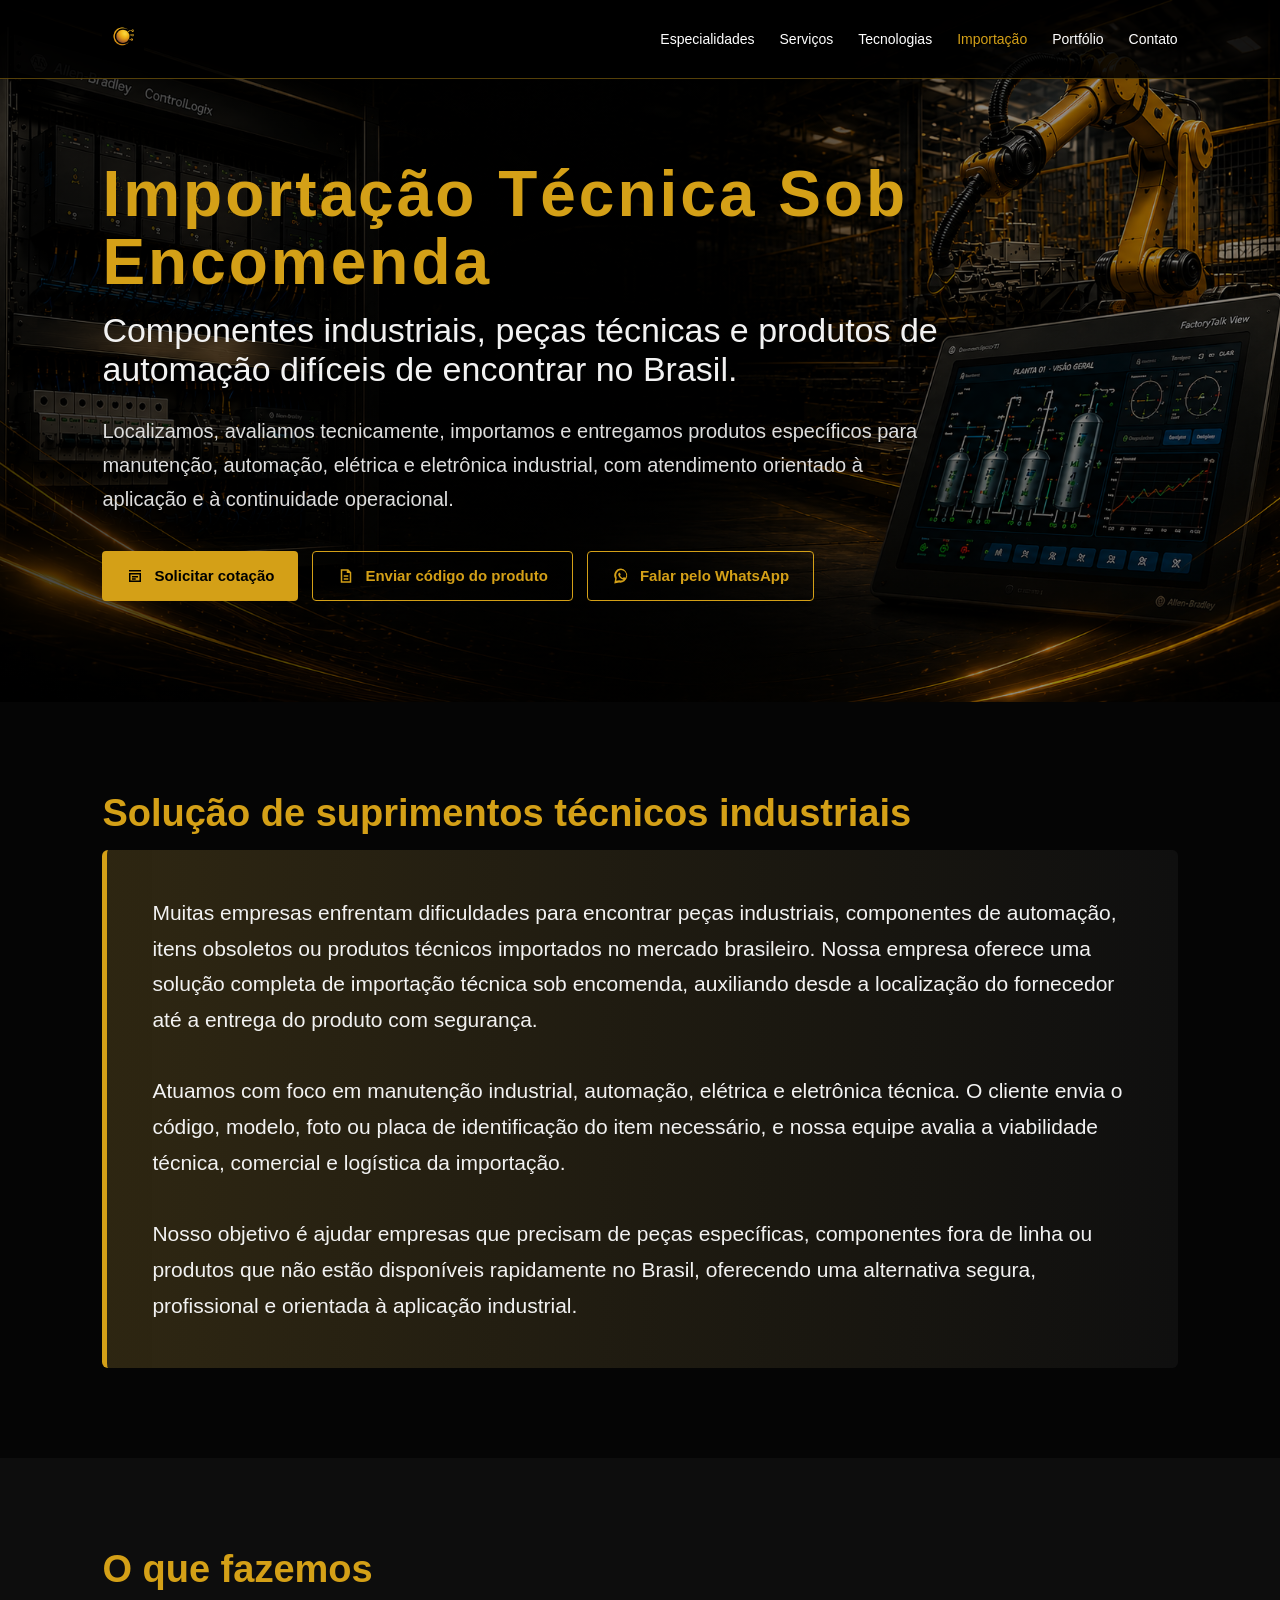
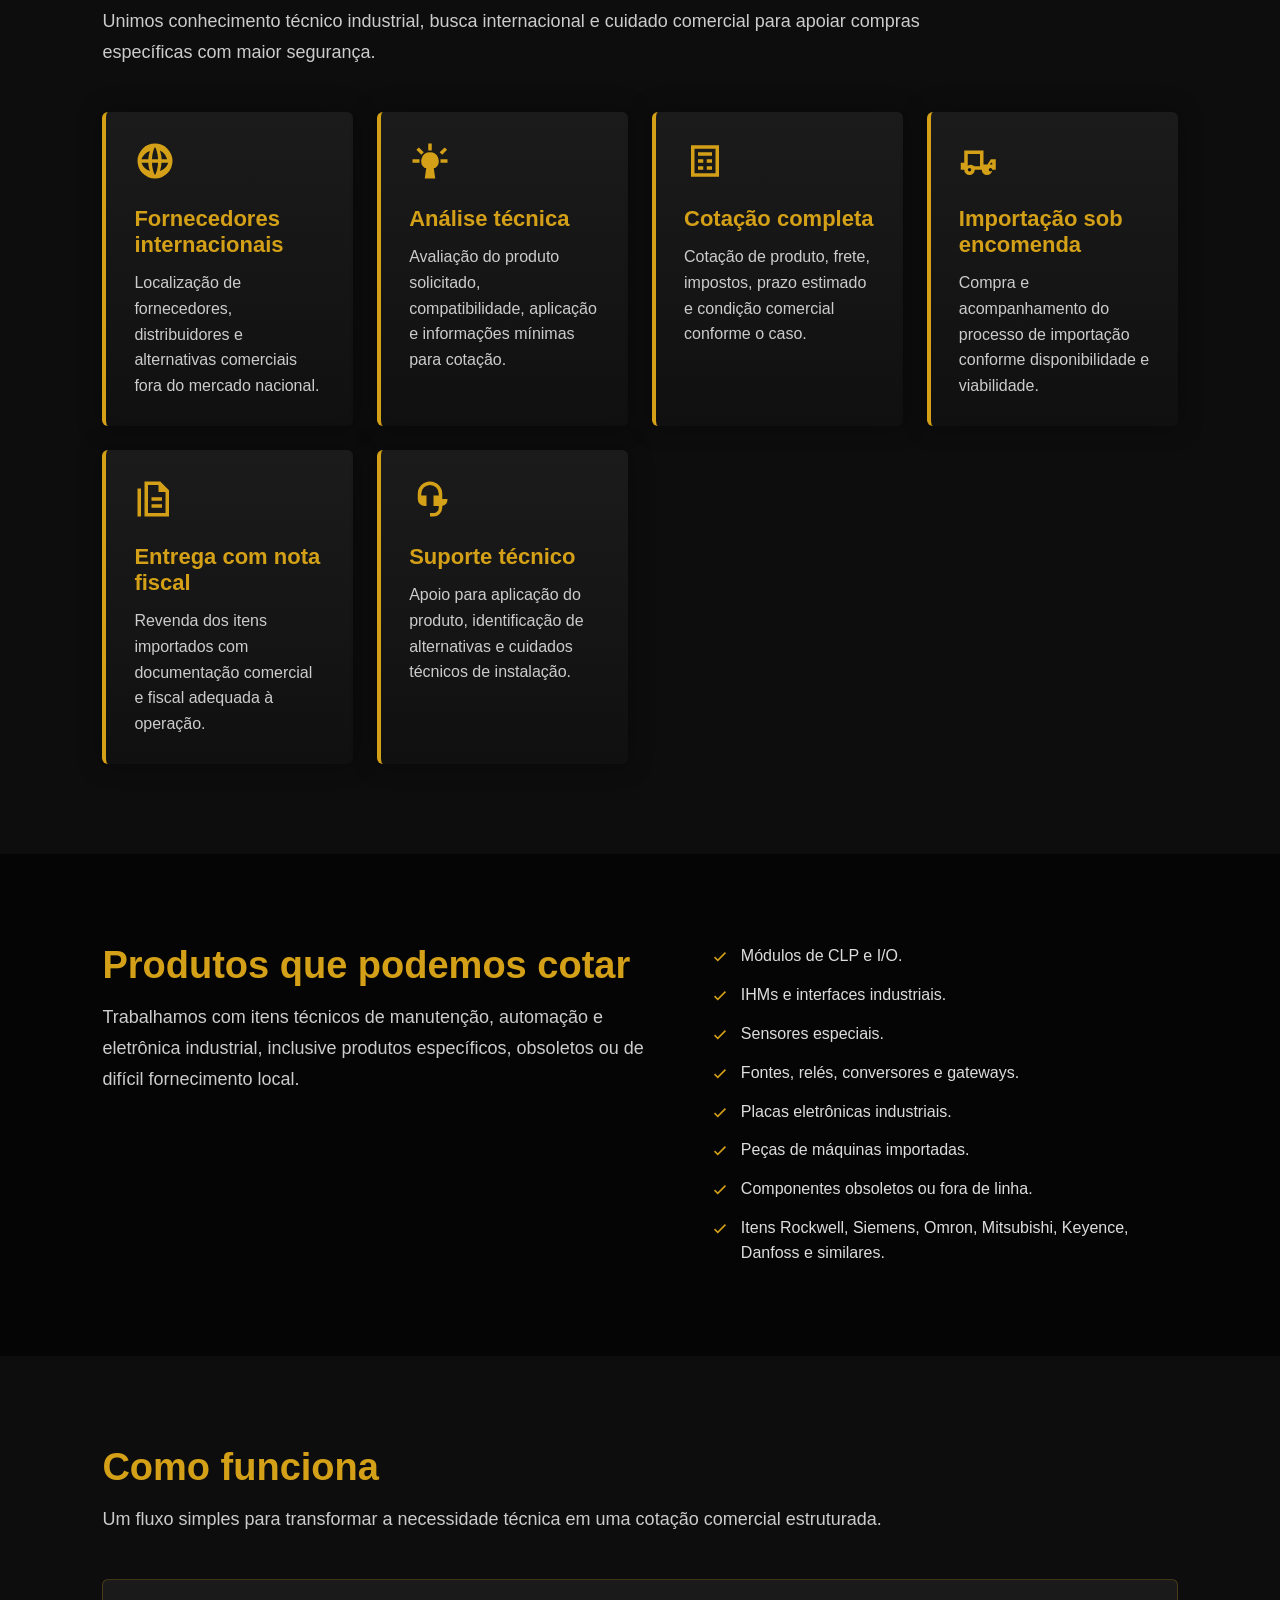
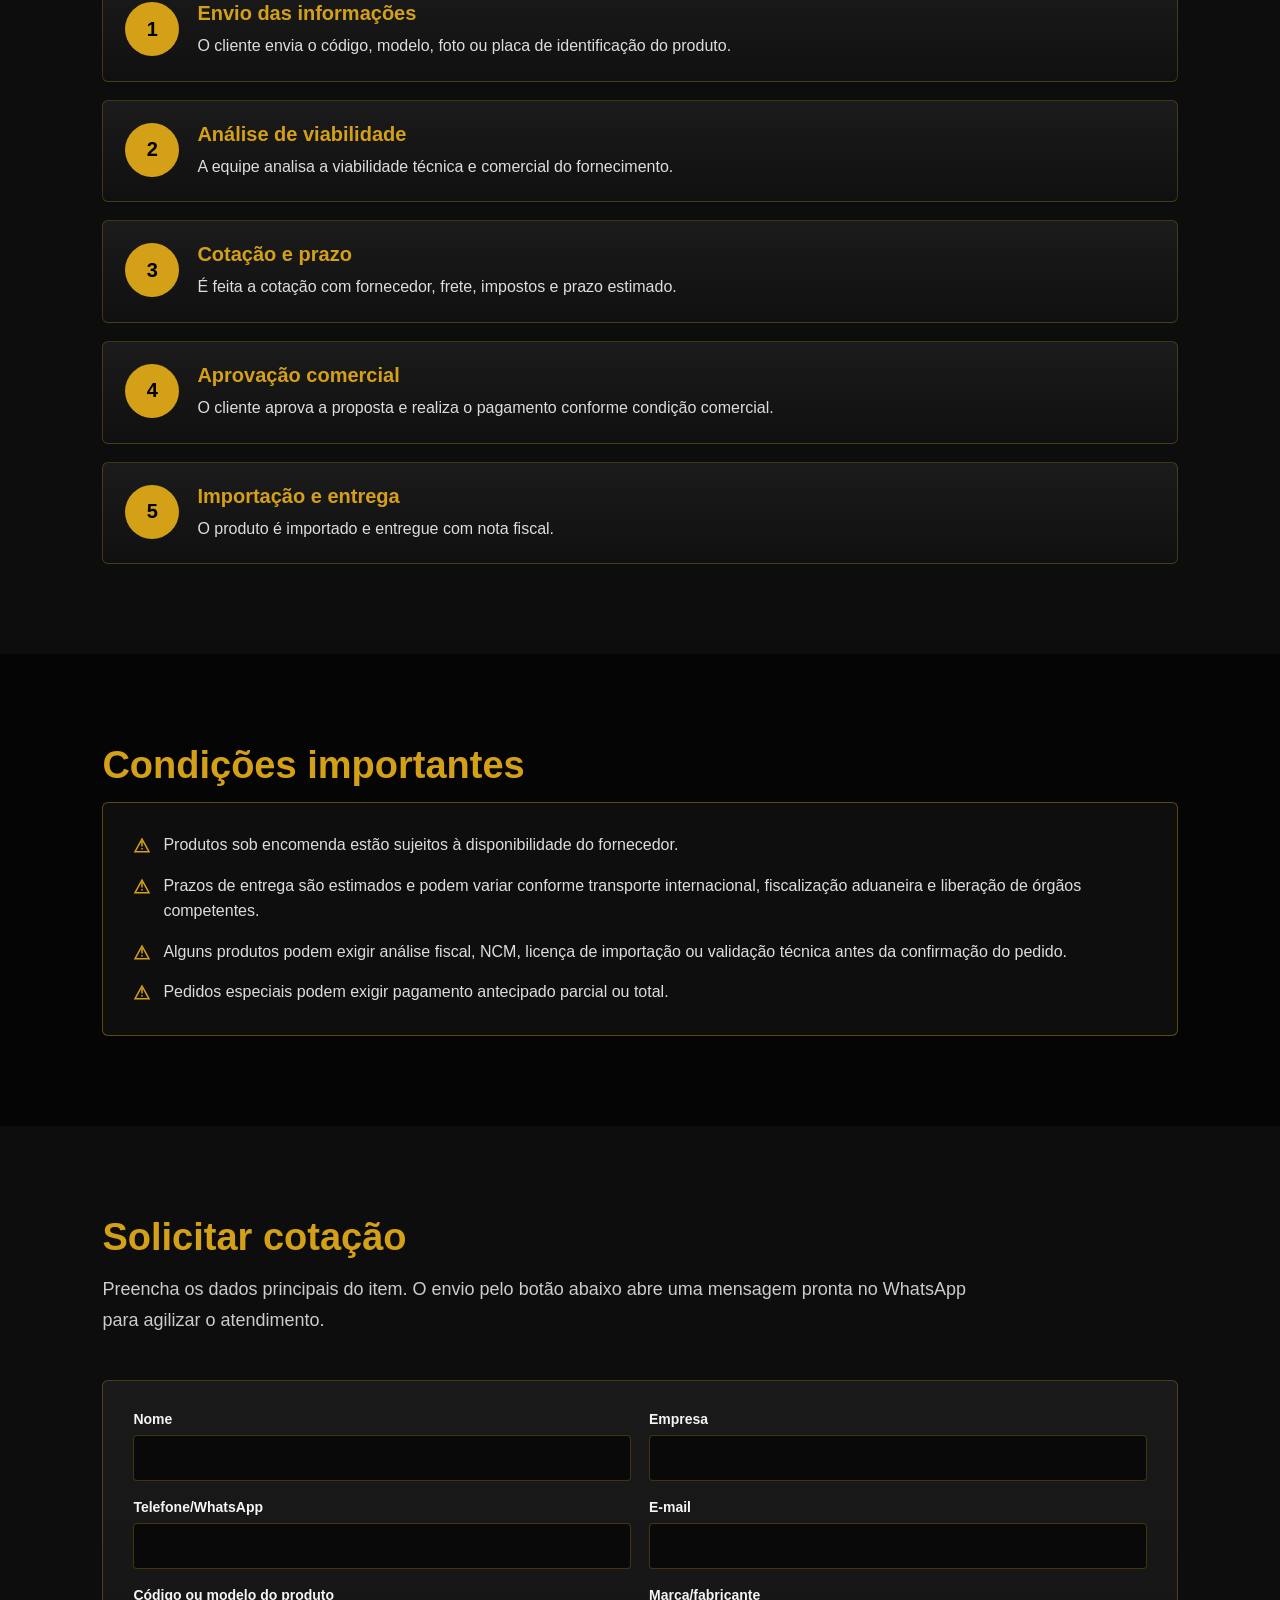
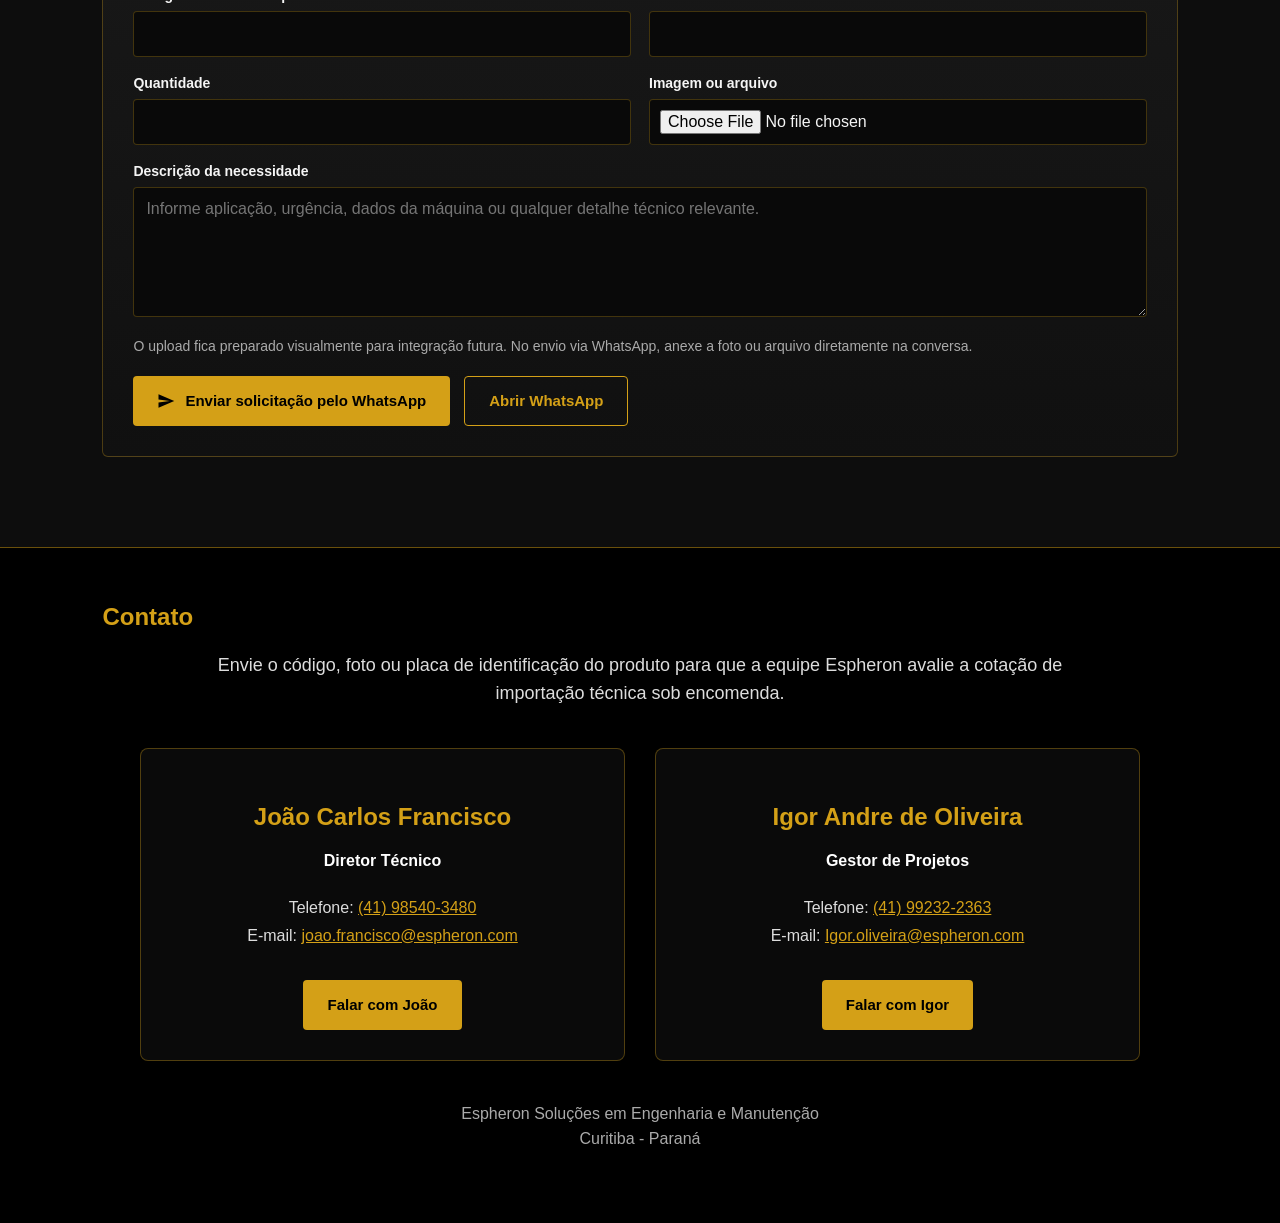
==== commit 23b04f83: "Add files via upload" ====
--- a/index.html
+++ b/index.html
@@ -3,183 +3,260 @@
 <head>
   <meta charset="UTF-8">
   <meta name="viewport" content="width=device-width, initial-scale=1.0">
-  <title>Espheron | Soluções em Engenharia e Automação Industrial</title>
-  <meta name="description" content="Soluções em automação industrial, motion control, sistemas safety, visão industrial, diagnóstico de falhas, retrofit e comissionamento industrial.">
-  <link rel="stylesheet" href="styles.css">
+  <title>Importação Técnica Sob Encomenda | Componentes Industriais e Automação</title>
+  <meta name="description" content="Importação sob encomenda de componentes industriais, peças técnicas, automação, elétrica e eletrônica industrial difíceis de encontrar no Brasil.">
+  <link rel="stylesheet" href="../styles.css">
 </head>
 
 <body>
   <header>
-    <a class="logo" href="#top" aria-label="Espheron">
-      <img src="logo.jpg" alt="Espheron" onerror="this.style.display='none';this.nextElementSibling.style.display='inline';">
+    <a class="logo" href="../index.html" aria-label="Espheron">
+      <img src="../logo.jpg" alt="Espheron" onerror="this.style.display='none';this.nextElementSibling.style.display='inline';">
       <span>ESPHERON</span>
     </a>
     <nav>
-      <a href="#especialidades">Especialidades</a>
-      <a href="#servicos">Serviços</a>
-      <a href="#tecnologias">Tecnologias</a>
-      <a href="importacao-sob-encomenda/">Importação</a>
-      <a href="#portfolio">Portfólio</a>
-      <a href="#contato">Contato</a>
+      <a href="../index.html#especialidades">Especialidades</a>
+      <a href="../index.html#servicos">Serviços</a>
+      <a href="../index.html#tecnologias">Tecnologias</a>
+      <a class="active" href="./">Importação</a>
+      <a href="../index.html#portfolio">Portfólio</a>
+      <a href="#cotacao">Contato</a>
     </nav>
   </header>
 
-  <main id="top">
-    <section class="hero">
+  <main>
+    <section class="hero page-hero">
       <div class="hero-content">
-        <h1>ESPHERON</h1>
-        <h2>Engenharia, Automação e Resultados para a Indústria</h2>
+        <h1>Importação Técnica Sob Encomenda</h1>
+        <h2>Componentes industriais, peças técnicas e produtos de automação difíceis de encontrar no Brasil.</h2>
         <p>
-          Soluções em automação industrial, motion control, sistemas safety, visão industrial,
-          diagnóstico avançado de falhas, retrofit, documentação técnica e comissionamento industrial.
+          Localizamos, avaliamos tecnicamente, importamos e entregamos produtos específicos para manutenção,
+          automação, elétrica e eletrônica industrial, com atendimento orientado à aplicação e à continuidade operacional.
         </p>
 
         <div class="buttons">
-          <a class="btn btn-gold" href="https://wa.me/5541985403480" target="_blank" rel="noopener">Solicitar Orçamento</a>
-          <a class="btn btn-outline" href="#especialidades">Conhecer Especialidades</a>
-          <a class="btn btn-outline" href="#portfolio">Ver Portfólio</a>
-        </div>
-      </div>
-    </section>
-
-    <section id="especialidades">
-      <h2 class="section-title">Especialidades Técnicas</h2>
+          <a class="btn btn-gold" href="#cotacao">
+            <svg viewBox="0 0 24 24" aria-hidden="true"><path fill="currentColor" d="M4 4h16v2H4V4Zm0 4h16v12H4V8Zm2 2v8h12v-8H6Zm2 2h8v2H8v-2Zm0 3h5v2H8v-2Z"/></svg>
+            Solicitar cotação
+          </a>
+          <a class="btn btn-outline" href="#cotacao">
+            <svg viewBox="0 0 24 24" aria-hidden="true"><path fill="currentColor" d="M5 3h10l4 4v14H5V3Zm2 2v14h10V8h-4V5H7Zm2 6h6v2H9v-2Zm0 4h6v2H9v-2Z"/></svg>
+            Enviar código do produto
+          </a>
+          <a class="btn btn-outline" href="https://wa.me/5541985403480?text=Ol%C3%A1%2C%20gostaria%20de%20solicitar%20uma%20cota%C3%A7%C3%A3o%20para%20importa%C3%A7%C3%A3o%20t%C3%A9cnica%20sob%20encomenda." target="_blank" rel="noopener">
+            <svg viewBox="0 0 24 24" aria-hidden="true"><path fill="currentColor" d="M12 2a9 9 0 0 0-7.72 13.62L3 22l6.55-1.22A9 9 0 1 0 12 2Zm0 2a7 7 0 0 1 0 14c-.74 0-1.45-.12-2.12-.34l-.32-.11-3.9.72.76-3.72-.17-.35A7 7 0 0 1 12 4Zm-2.2 3.7c-.17 0-.43.06-.66.32-.23.25-.86.84-.86 2.05s.88 2.38 1 2.55c.12.17 1.7 2.73 4.2 3.72 2.08.82 2.5.66 2.95.62.45-.04 1.45-.59 1.65-1.16.2-.57.2-1.06.14-1.16-.06-.1-.22-.16-.47-.28-.25-.12-1.45-.72-1.68-.8-.23-.08-.39-.12-.56.12-.17.25-.64.8-.79.96-.15.17-.29.19-.54.06-.25-.12-1.05-.39-2-1.24-.74-.66-1.24-1.47-1.39-1.72-.15-.25-.02-.38.11-.5.12-.12.25-.29.37-.43.12-.15.17-.25.25-.42.08-.17.04-.31-.02-.43-.06-.12-.56-1.35-.77-1.85-.2-.48-.41-.42-.56-.43h-.48Z"/></svg>
+            Falar pelo WhatsApp
+          </a>
+        </div>
+      </div>
+    </section>
+
+    <section>
+      <h2 class="section-title">Solução de suprimentos técnicos industriais</h2>
+      <div class="destaque">
+        Muitas empresas enfrentam dificuldades para encontrar peças industriais, componentes de automação, itens obsoletos ou produtos técnicos importados no mercado brasileiro. Nossa empresa oferece uma solução completa de importação técnica sob encomenda, auxiliando desde a localização do fornecedor até a entrega do produto com segurança.
+        <br><br>
+        Atuamos com foco em manutenção industrial, automação, elétrica e eletrônica técnica. O cliente envia o código, modelo, foto ou placa de identificação do item necessário, e nossa equipe avalia a viabilidade técnica, comercial e logística da importação.
+        <br><br>
+        Nosso objetivo é ajudar empresas que precisam de peças específicas, componentes fora de linha ou produtos que não estão disponíveis rapidamente no Brasil, oferecendo uma alternativa segura, profissional e orientada à aplicação industrial.
+      </div>
+    </section>
+
+    <section class="dark-section" id="o-que-fazemos">
+      <h2 class="section-title">O que fazemos</h2>
       <p class="section-subtitle">
-        Atuação em sistemas industriais de alta complexidade, com foco em produtividade,
-        confiabilidade operacional, segurança e redução de tempo de parada.
+        Unimos conhecimento técnico industrial, busca internacional e cuidado comercial para apoiar compras específicas com maior segurança.
       </p>
 
       <div class="grid">
-        <div class="card">
-          <h3>Motion Control</h3>
-          <p>Controle de movimento, posicionamento, sincronismo eletrônico e aplicações com servoacionamentos Mitsubishi e Yaskawa.</p>
-        </div>
-
-        <div class="card">
-          <h3>Sistemas Safety</h3>
-          <p>Experiência em sistemas Pilz PSS3000, PAS4000, adequações NR12, intertravamentos e validação de segurança.</p>
-        </div>
-
-        <div class="card">
-          <h3>Visão Industrial</h3>
-          <p>Integração e parametrização de sistemas de visão Keyence para inspeção, presença, leitura e controle de qualidade.</p>
-        </div>
-
-        <div class="card">
-          <h3>Diagnóstico de Falhas</h3>
-          <p>Troubleshooting industrial, análise de causa raiz, falhas intermitentes e recuperação operacional de equipamentos críticos.</p>
-        </div>
-
-        <div class="card">
-          <h3>Redução de Ciclo</h3>
-          <p>Otimização de sequências operacionais, eliminação de gargalos e aumento da eficiência produtiva.</p>
-        </div>
-
-        <div class="card">
-          <h3>Erhardt+Leimer</h3>
-          <p>Sistemas de guiamento, centralização, alinhamento e controle de posição em processos industriais contínuos.</p>
-        </div>
-      </div>
-    </section>
-
-    <section id="servicos" class="dark-section">
-      <h2 class="section-title">Serviços</h2>
-      <p class="section-subtitle">
-        Soluções completas para automação, engenharia elétrica, modernização e suporte técnico industrial.
-      </p>
-
-      <div class="grid">
-        <div class="card">
-          <h3>Automação Industrial</h3>
-          <p>Programação de PLCs, IHMs, SCADA, redes industriais, integração e controle de processos.</p>
-        </div>
-
-        <div class="card">
-          <h3>Engenharia Elétrica</h3>
-          <p>Diagramas elétricos, levantamento em campo, retrofit de painéis, adequações e padronização documental.</p>
-        </div>
-
-        <div class="card">
-          <h3>Comissionamento</h3>
-          <p>Startup, testes funcionais, parametrização, validação de processos e suporte técnico presencial ou remoto.</p>
-        </div>
-
-        <div class="card">
-          <h3>Documentação Técnica</h3>
-          <p>Organização de diagramas, listas de I/O, backups de PLC/IHM, procedimentos e engenharia reversa.</p>
-        </div>
-      </div>
-    </section>
-
-    <section id="tecnologias">
-      <h2 class="section-title">Tecnologias e Plataformas</h2>
-      <p class="section-subtitle">
-        Experiência com tecnologias amplamente utilizadas em automação industrial e sistemas de controle.
-      </p>
-
-      <div class="tech-list">
-        <div class="tech">Rockwell Automation</div>
-        <div class="tech">Allen-Bradley</div>
-        <div class="tech">Mitsubishi Electric</div>
-        <div class="tech">Omron</div>
-        <div class="tech">Yaskawa</div>
-        <div class="tech">Pilz</div>
-        <div class="tech">Keyence</div>
-        <div class="tech">Phoenix Contact</div>
-        <div class="tech">Weidmüller</div>
-        <div class="tech">Pro-face</div>
-        <div class="tech">Erhardt+Leimer</div>
-      </div>
-    </section>
-
-    <section class="dark-section">
+        <div class="card icon-card">
+          <svg class="icon" viewBox="0 0 24 24" aria-hidden="true"><path fill="currentColor" d="M12 2a10 10 0 1 0 0 20 10 10 0 0 0 0-20Zm6.93 9h-3.1a15.5 15.5 0 0 0-1.05-5.02A8.03 8.03 0 0 1 18.93 11ZM12 4.04c.72 1.02 1.55 3.38 1.77 6.96h-3.54C10.45 7.42 11.28 5.06 12 4.04ZM4.26 13h3.9c.1 1.75.42 3.41.92 4.78A8.02 8.02 0 0 1 4.26 13Zm3.9-2h-3.9a8.02 8.02 0 0 1 4.82-4.78A16.9 16.9 0 0 0 8.16 11ZM12 19.96c-.72-1.02-1.55-3.38-1.77-6.96h3.54c-.22 3.58-1.05 5.94-1.77 6.96Zm2.78-2.18c.5-1.37.82-3.03.92-4.78h3.9a8.02 8.02 0 0 1-4.82 4.78Z"/></svg>
+          <h3>Fornecedores internacionais</h3>
+          <p>Localização de fornecedores, distribuidores e alternativas comerciais fora do mercado nacional.</p>
+        </div>
+
+        <div class="card icon-card">
+          <svg class="icon" viewBox="0 0 24 24" aria-hidden="true"><path fill="currentColor" d="M11 2h2v4h-2V2ZM4.22 5.64l1.42-1.42 2.82 2.83-1.41 1.41-2.83-2.82ZM2 11h4v2H2v-2Zm15.54-3.95 2.82-2.83 1.42 1.42-2.83 2.82-1.41-1.41ZM18 11h4v2h-4v-2Zm-8 4h4l1 7H9l1-7Zm2-8a5 5 0 0 1 3 9H9a5 5 0 0 1 3-9Z"/></svg>
+          <h3>Análise técnica</h3>
+          <p>Avaliação do produto solicitado, compatibilidade, aplicação e informações mínimas para cotação.</p>
+        </div>
+
+        <div class="card icon-card">
+          <svg class="icon" viewBox="0 0 24 24" aria-hidden="true"><path fill="currentColor" d="M4 3h16v18H4V3Zm2 2v14h12V5H6Zm2 2h8v2H8V7Zm0 4h3v2H8v-2Zm5 0h3v2h-3v-2Zm-5 4h3v2H8v-2Zm5 0h3v2h-3v-2Z"/></svg>
+          <h3>Cotação completa</h3>
+          <p>Cotação de produto, frete, impostos, prazo estimado e condição comercial conforme o caso.</p>
+        </div>
+
+        <div class="card icon-card">
+          <svg class="icon" viewBox="0 0 24 24" aria-hidden="true"><path fill="currentColor" d="M3 6h11v8h2.2l2-3H21v6h-2a3 3 0 0 1-6 0H9a3 3 0 0 1-6 0H1v-4h2V6Zm2 2v6.78A3 3 0 0 1 8.83 15H12V8H5Zm10 2v5h.17A3 3 0 0 1 18 14c.35 0 .69.06 1 .17V13h-.73l-2 3H15v-6ZM6 16a1 1 0 1 0 0 2 1 1 0 0 0 0-2Zm12 0a1 1 0 1 0 0 2 1 1 0 0 0 0-2Z"/></svg>
+          <h3>Importação sob encomenda</h3>
+          <p>Compra e acompanhamento do processo de importação conforme disponibilidade e viabilidade.</p>
+        </div>
+
+        <div class="card icon-card">
+          <svg class="icon" viewBox="0 0 24 24" aria-hidden="true"><path fill="currentColor" d="M6 2h9l5 5v15H6V2Zm2 2v16h10V8h-4V4H8Zm2 7h6v2h-6v-2Zm0 4h6v2h-6v-2ZM4 6H2v16h2V6Z"/></svg>
+          <h3>Entrega com nota fiscal</h3>
+          <p>Revenda dos itens importados com documentação comercial e fiscal adequada à operação.</p>
+        </div>
+
+        <div class="card icon-card">
+          <svg class="icon" viewBox="0 0 24 24" aria-hidden="true"><path fill="currentColor" d="M12 2a7 7 0 0 0-7 7v3a4 4 0 0 0 4 4h1v-6H7V9a5 5 0 0 1 10 0v1h-3v6h3v1a3 3 0 0 1-3 3h-2v2h2a5 5 0 0 0 5-5v-1a4 4 0 0 0 3-3.87V12h-3V9a7 7 0 0 0-7-7Z"/></svg>
+          <h3>Suporte técnico</h3>
+          <p>Apoio para aplicação do produto, identificação de alternativas e cuidados técnicos de instalação.</p>
+        </div>
+      </div>
+    </section>
+
+    <section id="produtos">
       <div class="split">
         <div>
-          <h2 class="section-title">Importação Técnica Sob Encomenda</h2>
+          <h2 class="section-title">Produtos que podemos cotar</h2>
           <p class="section-subtitle">
-            Localização, validação, importação e revenda sob encomenda de componentes industriais,
-            peças técnicas e produtos de automação difíceis de encontrar no Brasil.
+            Trabalhamos com itens técnicos de manutenção, automação e eletrônica industrial, inclusive produtos específicos, obsoletos ou de difícil fornecimento local.
           </p>
         </div>
-        <div class="destaque">
-          Uma alternativa técnica e comercial para empresas que precisam manter equipamentos críticos em operação com segurança e rastreabilidade.
-          <div class="buttons">
-            <a class="btn btn-gold" href="importacao-sob-encomenda/">Conhecer a solução</a>
-          </div>
-        </div>
-      </div>
-    </section>
-
-    <section>
-      <h2 class="section-title">Diferencial Espheron</h2>
-      <div class="destaque">
-        Atuação especializada em diagnóstico avançado de falhas, motion control, sistemas safety e otimização de equipamentos industriais, com foco na redução de tempo de ciclo, aumento da disponibilidade operacional e melhoria da confiabilidade dos processos.
-      </div>
-    </section>
-
-    <section class="dark-section" id="portfolio">
-      <h2 class="section-title">Portfólio Técnico</h2>
-
-      <div class="destaque">
-        Conheça melhor a atuação da Espheron em automação industrial,
-        documentação técnica, retrofit, sistemas safety, motion control,
-        diagnóstico de falhas e comissionamento industrial.
-      </div>
-
-      <br>
-
-      <a class="btn btn-gold" href="portfolio_espheron.pdf" target="_blank" rel="noopener">
-        Baixar Portfólio em PDF
-      </a>
+
+        <ul class="feature-list">
+          <li><svg viewBox="0 0 24 24" aria-hidden="true"><path fill="currentColor" d="m9 16.2-3.5-3.5L4 14.2l5 5 11-11L18.5 6.7 9 16.2Z"/></svg>Módulos de CLP e I/O.</li>
+          <li><svg viewBox="0 0 24 24" aria-hidden="true"><path fill="currentColor" d="m9 16.2-3.5-3.5L4 14.2l5 5 11-11L18.5 6.7 9 16.2Z"/></svg>IHMs e interfaces industriais.</li>
+          <li><svg viewBox="0 0 24 24" aria-hidden="true"><path fill="currentColor" d="m9 16.2-3.5-3.5L4 14.2l5 5 11-11L18.5 6.7 9 16.2Z"/></svg>Sensores especiais.</li>
+          <li><svg viewBox="0 0 24 24" aria-hidden="true"><path fill="currentColor" d="m9 16.2-3.5-3.5L4 14.2l5 5 11-11L18.5 6.7 9 16.2Z"/></svg>Fontes, relés, conversores e gateways.</li>
+          <li><svg viewBox="0 0 24 24" aria-hidden="true"><path fill="currentColor" d="m9 16.2-3.5-3.5L4 14.2l5 5 11-11L18.5 6.7 9 16.2Z"/></svg>Placas eletrônicas industriais.</li>
+          <li><svg viewBox="0 0 24 24" aria-hidden="true"><path fill="currentColor" d="m9 16.2-3.5-3.5L4 14.2l5 5 11-11L18.5 6.7 9 16.2Z"/></svg>Peças de máquinas importadas.</li>
+          <li><svg viewBox="0 0 24 24" aria-hidden="true"><path fill="currentColor" d="m9 16.2-3.5-3.5L4 14.2l5 5 11-11L18.5 6.7 9 16.2Z"/></svg>Componentes obsoletos ou fora de linha.</li>
+          <li><svg viewBox="0 0 24 24" aria-hidden="true"><path fill="currentColor" d="m9 16.2-3.5-3.5L4 14.2l5 5 11-11L18.5 6.7 9 16.2Z"/></svg>Itens Rockwell, Siemens, Omron, Mitsubishi, Keyence, Danfoss e similares.</li>
+        </ul>
+      </div>
+    </section>
+
+    <section class="dark-section" id="como-funciona">
+      <h2 class="section-title">Como funciona</h2>
+      <p class="section-subtitle">
+        Um fluxo simples para transformar a necessidade técnica em uma cotação comercial estruturada.
+      </p>
+
+      <div class="steps">
+        <div class="step">
+          <div>
+            <h3>Envio das informações</h3>
+            <p>O cliente envia o código, modelo, foto ou placa de identificação do produto.</p>
+          </div>
+        </div>
+
+        <div class="step">
+          <div>
+            <h3>Análise de viabilidade</h3>
+            <p>A equipe analisa a viabilidade técnica e comercial do fornecimento.</p>
+          </div>
+        </div>
+
+        <div class="step">
+          <div>
+            <h3>Cotação e prazo</h3>
+            <p>É feita a cotação com fornecedor, frete, impostos e prazo estimado.</p>
+          </div>
+        </div>
+
+        <div class="step">
+          <div>
+            <h3>Aprovação comercial</h3>
+            <p>O cliente aprova a proposta e realiza o pagamento conforme condição comercial.</p>
+          </div>
+        </div>
+
+        <div class="step">
+          <div>
+            <h3>Importação e entrega</h3>
+            <p>O produto é importado e entregue com nota fiscal.</p>
+          </div>
+        </div>
+      </div>
+    </section>
+
+    <section id="condicoes">
+      <h2 class="section-title">Condições importantes</h2>
+      <div class="notice">
+        <ul class="feature-list">
+          <li><svg viewBox="0 0 24 24" aria-hidden="true"><path fill="currentColor" d="M11 7h2v7h-2V7Zm0 9h2v2h-2v-2Zm1-14 11 20H1L12 2Zm0 4.12L4.38 20h15.24L12 6.12Z"/></svg>Produtos sob encomenda estão sujeitos à disponibilidade do fornecedor.</li>
+          <li><svg viewBox="0 0 24 24" aria-hidden="true"><path fill="currentColor" d="M11 7h2v7h-2V7Zm0 9h2v2h-2v-2Zm1-14 11 20H1L12 2Zm0 4.12L4.38 20h15.24L12 6.12Z"/></svg>Prazos de entrega são estimados e podem variar conforme transporte internacional, fiscalização aduaneira e liberação de órgãos competentes.</li>
+          <li><svg viewBox="0 0 24 24" aria-hidden="true"><path fill="currentColor" d="M11 7h2v7h-2V7Zm0 9h2v2h-2v-2Zm1-14 11 20H1L12 2Zm0 4.12L4.38 20h15.24L12 6.12Z"/></svg>Alguns produtos podem exigir análise fiscal, NCM, licença de importação ou validação técnica antes da confirmação do pedido.</li>
+          <li><svg viewBox="0 0 24 24" aria-hidden="true"><path fill="currentColor" d="M11 7h2v7h-2V7Zm0 9h2v2h-2v-2Zm1-14 11 20H1L12 2Zm0 4.12L4.38 20h15.24L12 6.12Z"/></svg>Pedidos especiais podem exigir pagamento antecipado parcial ou total.</li>
+        </ul>
+      </div>
+    </section>
+
+    <section class="dark-section" id="cotacao">
+      <h2 class="section-title">Solicitar cotação</h2>
+      <p class="section-subtitle">
+        Preencha os dados principais do item. O envio pelo botão abaixo abre uma mensagem pronta no WhatsApp para agilizar o atendimento.
+      </p>
+
+      <form class="quote-form" id="quote-form">
+        <div class="form-field">
+          <label for="nome">Nome</label>
+          <input id="nome" name="nome" autocomplete="name" required>
+        </div>
+
+        <div class="form-field">
+          <label for="empresa">Empresa</label>
+          <input id="empresa" name="empresa" autocomplete="organization">
+        </div>
+
+        <div class="form-field">
+          <label for="telefone">Telefone/WhatsApp</label>
+          <input id="telefone" name="telefone" autocomplete="tel" required>
+        </div>
+
+        <div class="form-field">
+          <label for="email">E-mail</label>
+          <input id="email" name="email" type="email" autocomplete="email">
+        </div>
+
+        <div class="form-field">
+          <label for="codigo">Código ou modelo do produto</label>
+          <input id="codigo" name="codigo" required>
+        </div>
+
+        <div class="form-field">
+          <label for="marca">Marca/fabricante</label>
+          <input id="marca" name="marca">
+        </div>
+
+        <div class="form-field">
+          <label for="quantidade">Quantidade</label>
+          <input id="quantidade" name="quantidade" type="number" min="1">
+        </div>
+
+        <div class="form-field">
+          <label for="arquivo">Imagem ou arquivo</label>
+          <input id="arquivo" name="arquivo" type="file">
+        </div>
+
+        <div class="form-field full">
+          <label for="descricao">Descrição da necessidade</label>
+          <textarea id="descricao" name="descricao" placeholder="Informe aplicação, urgência, dados da máquina ou qualquer detalhe técnico relevante."></textarea>
+        </div>
+
+        <p class="form-note">
+          O upload fica preparado visualmente para integração futura. No envio via WhatsApp, anexe a foto ou arquivo diretamente na conversa.
+        </p>
+
+        <div class="form-actions">
+          <button class="btn btn-gold" type="submit">
+            <svg viewBox="0 0 24 24" aria-hidden="true"><path fill="currentColor" d="M2 21 23 12 2 3v7l15 2-15 2v7Z"/></svg>
+            Enviar solicitação pelo WhatsApp
+          </button>
+          <a class="btn btn-outline" href="https://wa.me/5541985403480" target="_blank" rel="noopener">Abrir WhatsApp</a>
+        </div>
+      </form>
     </section>
   </main>
 
-  <footer id="contato">
+  <footer>
     <h2>Contato</h2>
 
     <p class="footer-intro">
-      Entre em contato com a equipe Espheron para projetos de automação industrial,
-      engenharia, documentação técnica, retrofit e suporte especializado.
+      Envie o código, foto ou placa de identificação do produto para que a equipe Espheron avalie a cotação de importação técnica sob encomenda.
     </p>
 
     <div class="contatos-grid">
@@ -217,5 +294,30 @@
       Curitiba - Paraná
     </p>
   </footer>
+
+  <script>
+    const quoteForm = document.getElementById('quote-form');
+    quoteForm.addEventListener('submit', function(event){
+      event.preventDefault();
+
+      const data = new FormData(quoteForm);
+      const message = [
+        'Olá, gostaria de solicitar uma cotação para importação técnica sob encomenda.',
+        '',
+        `Nome: ${data.get('nome') || ''}`,
+        `Empresa: ${data.get('empresa') || ''}`,
+        `Telefone/WhatsApp: ${data.get('telefone') || ''}`,
+        `E-mail: ${data.get('email') || ''}`,
+        `Código/modelo: ${data.get('codigo') || ''}`,
+        `Marca/fabricante: ${data.get('marca') || ''}`,
+        `Quantidade: ${data.get('quantidade') || ''}`,
+        `Descrição: ${data.get('descricao') || ''}`,
+        '',
+        'Tenho imagem ou arquivo do item para enviar na conversa.'
+      ].join('\n');
+
+      window.open(`https://wa.me/5541985403480?text=${encodeURIComponent(message)}`, '_blank', 'noopener');
+    });
+  </script>
 </body>
 </html>
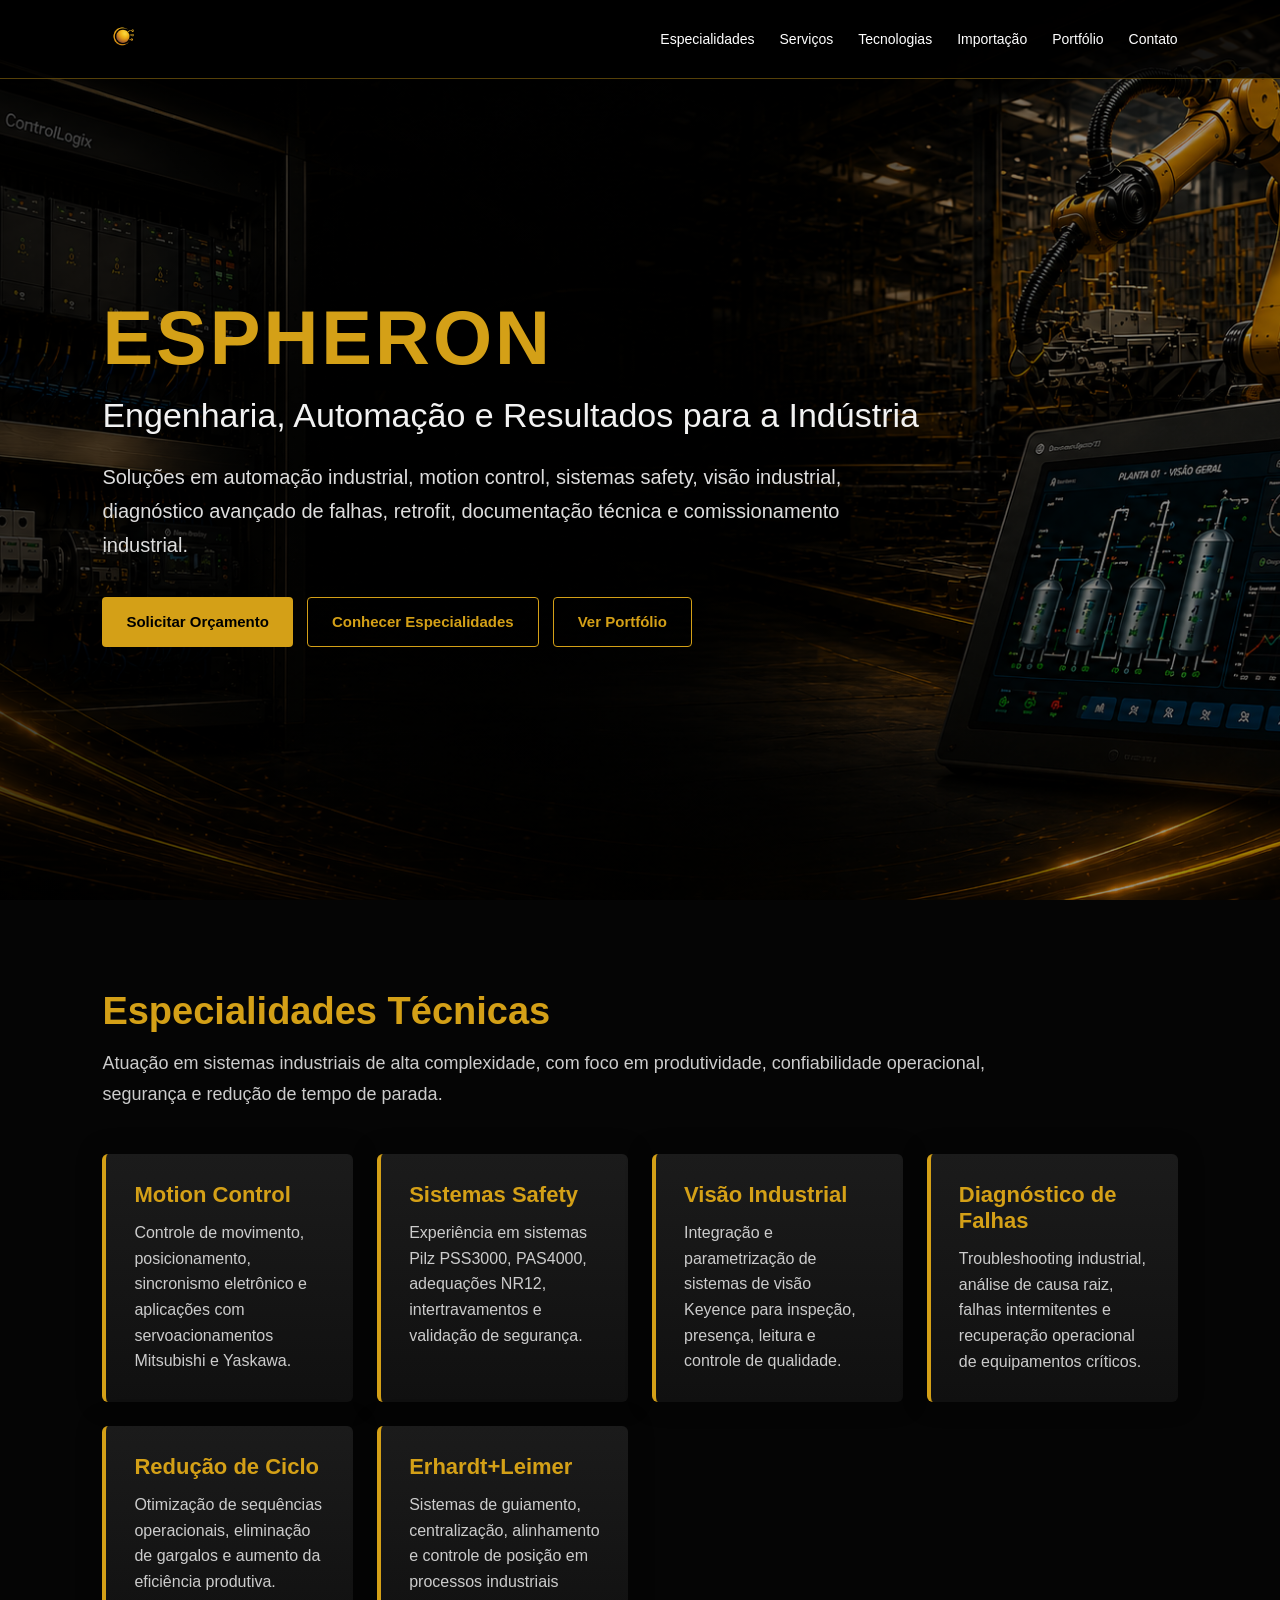
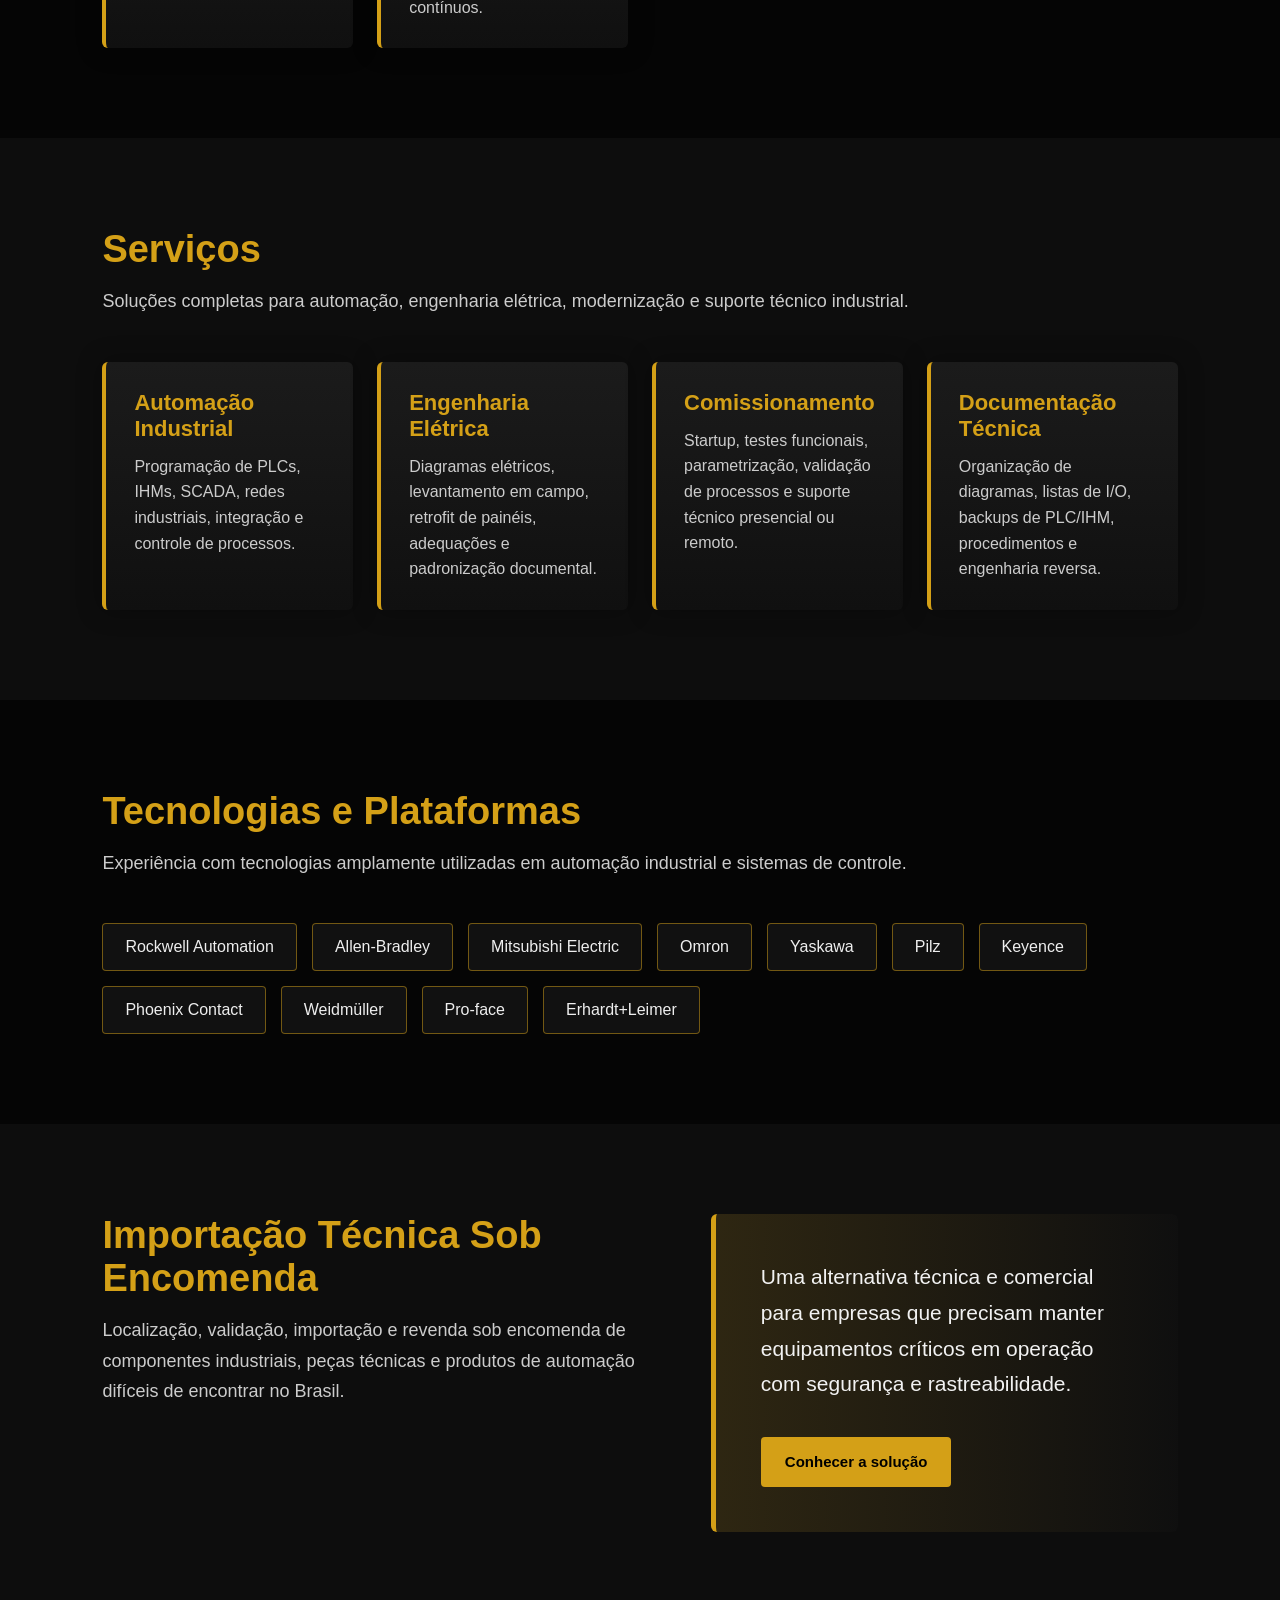
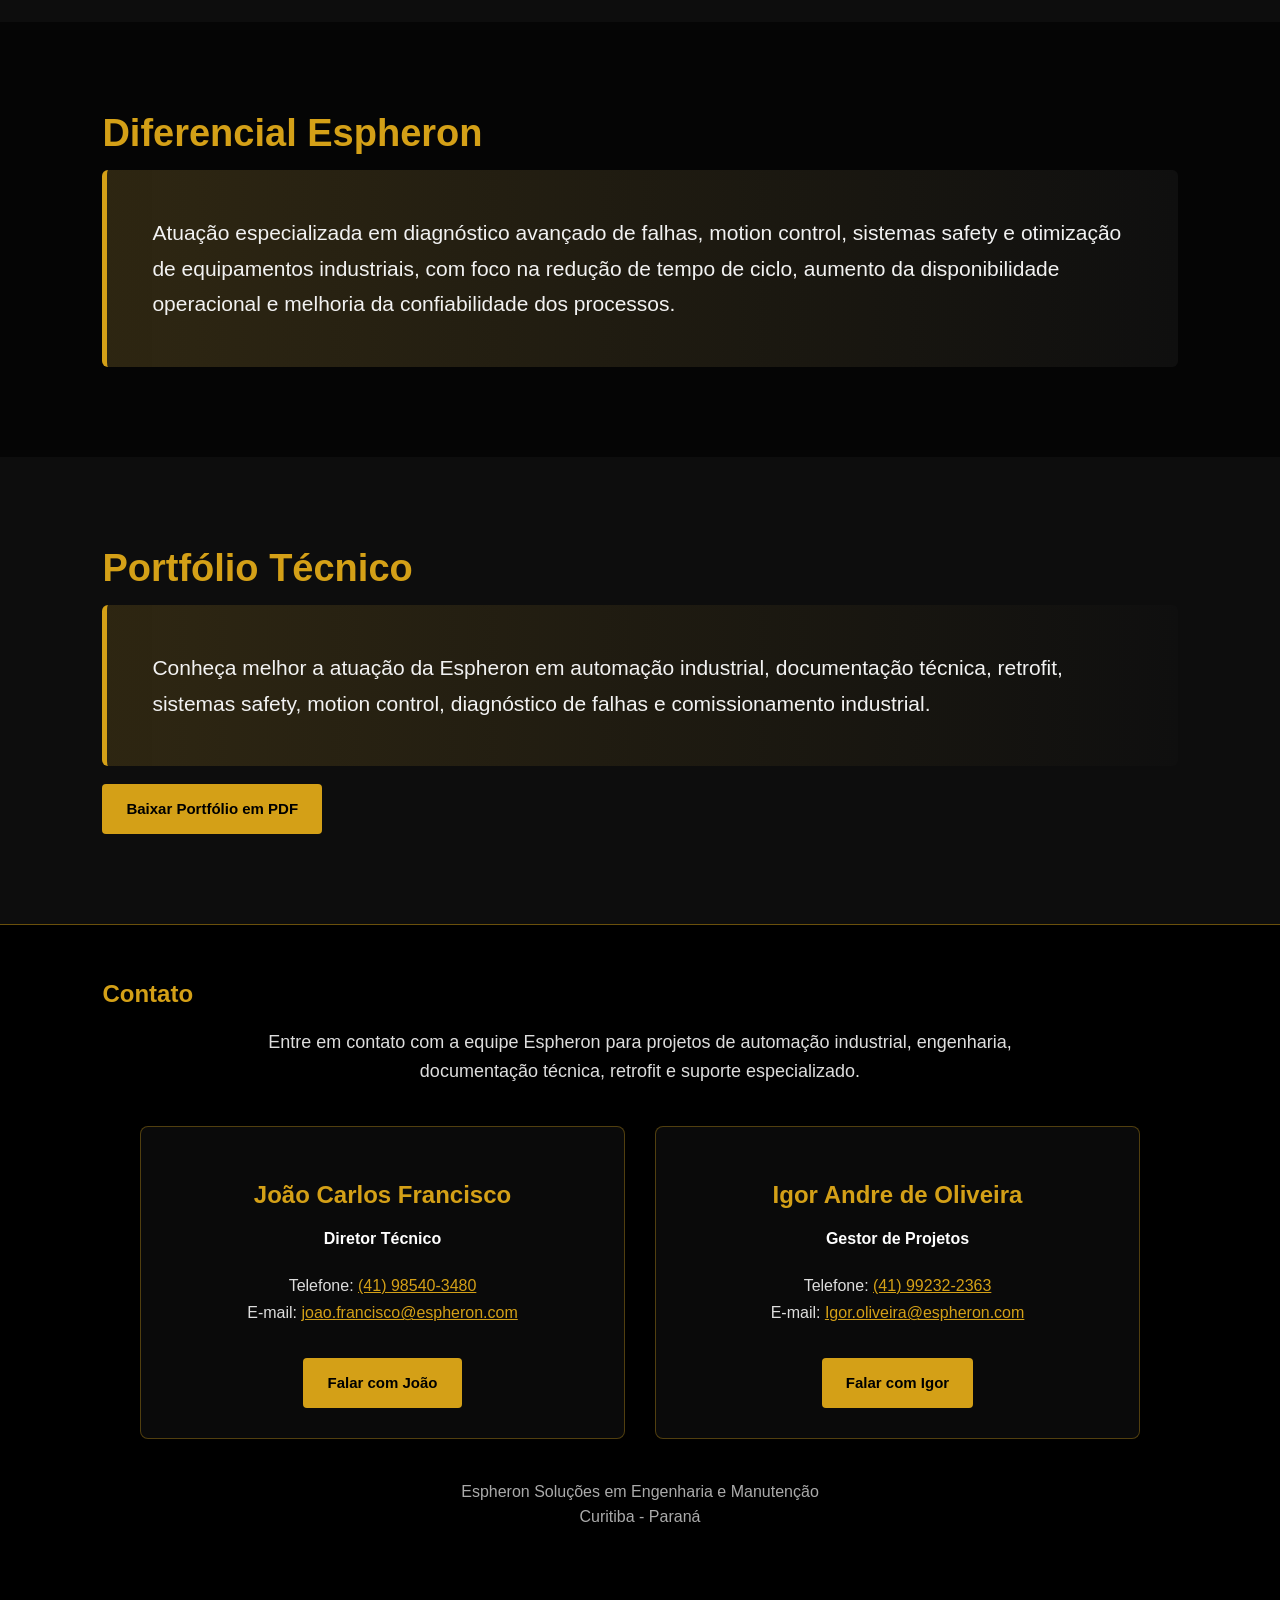
==== commit 3ead2e74: "Add files via upload" ====
--- a/index.html
+++ b/index.html
@@ -3,260 +3,183 @@
 <head>
   <meta charset="UTF-8">
   <meta name="viewport" content="width=device-width, initial-scale=1.0">
-  <title>Importação Técnica Sob Encomenda | Componentes Industriais e Automação</title>
-  <meta name="description" content="Importação sob encomenda de componentes industriais, peças técnicas, automação, elétrica e eletrônica industrial difíceis de encontrar no Brasil.">
-  <link rel="stylesheet" href="../styles.css">
+  <title>Espheron | Soluções em Engenharia e Automação Industrial</title>
+  <meta name="description" content="Soluções em automação industrial, motion control, sistemas safety, visão industrial, diagnóstico de falhas, retrofit e comissionamento industrial.">
+  <link rel="stylesheet" href="styles.css">
 </head>
 
 <body>
   <header>
-    <a class="logo" href="../index.html" aria-label="Espheron">
-      <img src="../logo.jpg" alt="Espheron" onerror="this.style.display='none';this.nextElementSibling.style.display='inline';">
+    <a class="logo" href="#top" aria-label="Espheron">
+      <img src="logo.jpg" alt="Espheron" onerror="this.style.display='none';this.nextElementSibling.style.display='inline';">
       <span>ESPHERON</span>
     </a>
     <nav>
-      <a href="../index.html#especialidades">Especialidades</a>
-      <a href="../index.html#servicos">Serviços</a>
-      <a href="../index.html#tecnologias">Tecnologias</a>
-      <a class="active" href="./">Importação</a>
-      <a href="../index.html#portfolio">Portfólio</a>
-      <a href="#cotacao">Contato</a>
+      <a href="#especialidades">Especialidades</a>
+      <a href="#servicos">Serviços</a>
+      <a href="#tecnologias">Tecnologias</a>
+      <a href="importacao-sob-encomenda/">Importação</a>
+      <a href="#portfolio">Portfólio</a>
+      <a href="#contato">Contato</a>
     </nav>
   </header>
 
-  <main>
-    <section class="hero page-hero">
+  <main id="top">
+    <section class="hero">
       <div class="hero-content">
-        <h1>Importação Técnica Sob Encomenda</h1>
-        <h2>Componentes industriais, peças técnicas e produtos de automação difíceis de encontrar no Brasil.</h2>
+        <h1>ESPHERON</h1>
+        <h2>Engenharia, Automação e Resultados para a Indústria</h2>
         <p>
-          Localizamos, avaliamos tecnicamente, importamos e entregamos produtos específicos para manutenção,
-          automação, elétrica e eletrônica industrial, com atendimento orientado à aplicação e à continuidade operacional.
+          Soluções em automação industrial, motion control, sistemas safety, visão industrial,
+          diagnóstico avançado de falhas, retrofit, documentação técnica e comissionamento industrial.
         </p>
 
         <div class="buttons">
-          <a class="btn btn-gold" href="#cotacao">
-            <svg viewBox="0 0 24 24" aria-hidden="true"><path fill="currentColor" d="M4 4h16v2H4V4Zm0 4h16v12H4V8Zm2 2v8h12v-8H6Zm2 2h8v2H8v-2Zm0 3h5v2H8v-2Z"/></svg>
-            Solicitar cotação
-          </a>
-          <a class="btn btn-outline" href="#cotacao">
-            <svg viewBox="0 0 24 24" aria-hidden="true"><path fill="currentColor" d="M5 3h10l4 4v14H5V3Zm2 2v14h10V8h-4V5H7Zm2 6h6v2H9v-2Zm0 4h6v2H9v-2Z"/></svg>
-            Enviar código do produto
-          </a>
-          <a class="btn btn-outline" href="https://wa.me/5541985403480?text=Ol%C3%A1%2C%20gostaria%20de%20solicitar%20uma%20cota%C3%A7%C3%A3o%20para%20importa%C3%A7%C3%A3o%20t%C3%A9cnica%20sob%20encomenda." target="_blank" rel="noopener">
-            <svg viewBox="0 0 24 24" aria-hidden="true"><path fill="currentColor" d="M12 2a9 9 0 0 0-7.72 13.62L3 22l6.55-1.22A9 9 0 1 0 12 2Zm0 2a7 7 0 0 1 0 14c-.74 0-1.45-.12-2.12-.34l-.32-.11-3.9.72.76-3.72-.17-.35A7 7 0 0 1 12 4Zm-2.2 3.7c-.17 0-.43.06-.66.32-.23.25-.86.84-.86 2.05s.88 2.38 1 2.55c.12.17 1.7 2.73 4.2 3.72 2.08.82 2.5.66 2.95.62.45-.04 1.45-.59 1.65-1.16.2-.57.2-1.06.14-1.16-.06-.1-.22-.16-.47-.28-.25-.12-1.45-.72-1.68-.8-.23-.08-.39-.12-.56.12-.17.25-.64.8-.79.96-.15.17-.29.19-.54.06-.25-.12-1.05-.39-2-1.24-.74-.66-1.24-1.47-1.39-1.72-.15-.25-.02-.38.11-.5.12-.12.25-.29.37-.43.12-.15.17-.25.25-.42.08-.17.04-.31-.02-.43-.06-.12-.56-1.35-.77-1.85-.2-.48-.41-.42-.56-.43h-.48Z"/></svg>
-            Falar pelo WhatsApp
-          </a>
-        </div>
-      </div>
-    </section>
-
-    <section>
-      <h2 class="section-title">Solução de suprimentos técnicos industriais</h2>
-      <div class="destaque">
-        Muitas empresas enfrentam dificuldades para encontrar peças industriais, componentes de automação, itens obsoletos ou produtos técnicos importados no mercado brasileiro. Nossa empresa oferece uma solução completa de importação técnica sob encomenda, auxiliando desde a localização do fornecedor até a entrega do produto com segurança.
-        <br><br>
-        Atuamos com foco em manutenção industrial, automação, elétrica e eletrônica técnica. O cliente envia o código, modelo, foto ou placa de identificação do item necessário, e nossa equipe avalia a viabilidade técnica, comercial e logística da importação.
-        <br><br>
-        Nosso objetivo é ajudar empresas que precisam de peças específicas, componentes fora de linha ou produtos que não estão disponíveis rapidamente no Brasil, oferecendo uma alternativa segura, profissional e orientada à aplicação industrial.
-      </div>
-    </section>
-
-    <section class="dark-section" id="o-que-fazemos">
-      <h2 class="section-title">O que fazemos</h2>
+          <a class="btn btn-gold" href="https://wa.me/5541985403480" target="_blank" rel="noopener">Solicitar Orçamento</a>
+          <a class="btn btn-outline" href="#especialidades">Conhecer Especialidades</a>
+          <a class="btn btn-outline" href="#portfolio">Ver Portfólio</a>
+        </div>
+      </div>
+    </section>
+
+    <section id="especialidades">
+      <h2 class="section-title">Especialidades Técnicas</h2>
       <p class="section-subtitle">
-        Unimos conhecimento técnico industrial, busca internacional e cuidado comercial para apoiar compras específicas com maior segurança.
+        Atuação em sistemas industriais de alta complexidade, com foco em produtividade,
+        confiabilidade operacional, segurança e redução de tempo de parada.
       </p>
 
       <div class="grid">
-        <div class="card icon-card">
-          <svg class="icon" viewBox="0 0 24 24" aria-hidden="true"><path fill="currentColor" d="M12 2a10 10 0 1 0 0 20 10 10 0 0 0 0-20Zm6.93 9h-3.1a15.5 15.5 0 0 0-1.05-5.02A8.03 8.03 0 0 1 18.93 11ZM12 4.04c.72 1.02 1.55 3.38 1.77 6.96h-3.54C10.45 7.42 11.28 5.06 12 4.04ZM4.26 13h3.9c.1 1.75.42 3.41.92 4.78A8.02 8.02 0 0 1 4.26 13Zm3.9-2h-3.9a8.02 8.02 0 0 1 4.82-4.78A16.9 16.9 0 0 0 8.16 11ZM12 19.96c-.72-1.02-1.55-3.38-1.77-6.96h3.54c-.22 3.58-1.05 5.94-1.77 6.96Zm2.78-2.18c.5-1.37.82-3.03.92-4.78h3.9a8.02 8.02 0 0 1-4.82 4.78Z"/></svg>
-          <h3>Fornecedores internacionais</h3>
-          <p>Localização de fornecedores, distribuidores e alternativas comerciais fora do mercado nacional.</p>
-        </div>
-
-        <div class="card icon-card">
-          <svg class="icon" viewBox="0 0 24 24" aria-hidden="true"><path fill="currentColor" d="M11 2h2v4h-2V2ZM4.22 5.64l1.42-1.42 2.82 2.83-1.41 1.41-2.83-2.82ZM2 11h4v2H2v-2Zm15.54-3.95 2.82-2.83 1.42 1.42-2.83 2.82-1.41-1.41ZM18 11h4v2h-4v-2Zm-8 4h4l1 7H9l1-7Zm2-8a5 5 0 0 1 3 9H9a5 5 0 0 1 3-9Z"/></svg>
-          <h3>Análise técnica</h3>
-          <p>Avaliação do produto solicitado, compatibilidade, aplicação e informações mínimas para cotação.</p>
-        </div>
-
-        <div class="card icon-card">
-          <svg class="icon" viewBox="0 0 24 24" aria-hidden="true"><path fill="currentColor" d="M4 3h16v18H4V3Zm2 2v14h12V5H6Zm2 2h8v2H8V7Zm0 4h3v2H8v-2Zm5 0h3v2h-3v-2Zm-5 4h3v2H8v-2Zm5 0h3v2h-3v-2Z"/></svg>
-          <h3>Cotação completa</h3>
-          <p>Cotação de produto, frete, impostos, prazo estimado e condição comercial conforme o caso.</p>
-        </div>
-
-        <div class="card icon-card">
-          <svg class="icon" viewBox="0 0 24 24" aria-hidden="true"><path fill="currentColor" d="M3 6h11v8h2.2l2-3H21v6h-2a3 3 0 0 1-6 0H9a3 3 0 0 1-6 0H1v-4h2V6Zm2 2v6.78A3 3 0 0 1 8.83 15H12V8H5Zm10 2v5h.17A3 3 0 0 1 18 14c.35 0 .69.06 1 .17V13h-.73l-2 3H15v-6ZM6 16a1 1 0 1 0 0 2 1 1 0 0 0 0-2Zm12 0a1 1 0 1 0 0 2 1 1 0 0 0 0-2Z"/></svg>
-          <h3>Importação sob encomenda</h3>
-          <p>Compra e acompanhamento do processo de importação conforme disponibilidade e viabilidade.</p>
-        </div>
-
-        <div class="card icon-card">
-          <svg class="icon" viewBox="0 0 24 24" aria-hidden="true"><path fill="currentColor" d="M6 2h9l5 5v15H6V2Zm2 2v16h10V8h-4V4H8Zm2 7h6v2h-6v-2Zm0 4h6v2h-6v-2ZM4 6H2v16h2V6Z"/></svg>
-          <h3>Entrega com nota fiscal</h3>
-          <p>Revenda dos itens importados com documentação comercial e fiscal adequada à operação.</p>
-        </div>
-
-        <div class="card icon-card">
-          <svg class="icon" viewBox="0 0 24 24" aria-hidden="true"><path fill="currentColor" d="M12 2a7 7 0 0 0-7 7v3a4 4 0 0 0 4 4h1v-6H7V9a5 5 0 0 1 10 0v1h-3v6h3v1a3 3 0 0 1-3 3h-2v2h2a5 5 0 0 0 5-5v-1a4 4 0 0 0 3-3.87V12h-3V9a7 7 0 0 0-7-7Z"/></svg>
-          <h3>Suporte técnico</h3>
-          <p>Apoio para aplicação do produto, identificação de alternativas e cuidados técnicos de instalação.</p>
-        </div>
-      </div>
-    </section>
-
-    <section id="produtos">
+        <div class="card">
+          <h3>Motion Control</h3>
+          <p>Controle de movimento, posicionamento, sincronismo eletrônico e aplicações com servoacionamentos Mitsubishi e Yaskawa.</p>
+        </div>
+
+        <div class="card">
+          <h3>Sistemas Safety</h3>
+          <p>Experiência em sistemas Pilz PSS3000, PAS4000, adequações NR12, intertravamentos e validação de segurança.</p>
+        </div>
+
+        <div class="card">
+          <h3>Visão Industrial</h3>
+          <p>Integração e parametrização de sistemas de visão Keyence para inspeção, presença, leitura e controle de qualidade.</p>
+        </div>
+
+        <div class="card">
+          <h3>Diagnóstico de Falhas</h3>
+          <p>Troubleshooting industrial, análise de causa raiz, falhas intermitentes e recuperação operacional de equipamentos críticos.</p>
+        </div>
+
+        <div class="card">
+          <h3>Redução de Ciclo</h3>
+          <p>Otimização de sequências operacionais, eliminação de gargalos e aumento da eficiência produtiva.</p>
+        </div>
+
+        <div class="card">
+          <h3>Erhardt+Leimer</h3>
+          <p>Sistemas de guiamento, centralização, alinhamento e controle de posição em processos industriais contínuos.</p>
+        </div>
+      </div>
+    </section>
+
+    <section id="servicos" class="dark-section">
+      <h2 class="section-title">Serviços</h2>
+      <p class="section-subtitle">
+        Soluções completas para automação, engenharia elétrica, modernização e suporte técnico industrial.
+      </p>
+
+      <div class="grid">
+        <div class="card">
+          <h3>Automação Industrial</h3>
+          <p>Programação de PLCs, IHMs, SCADA, redes industriais, integração e controle de processos.</p>
+        </div>
+
+        <div class="card">
+          <h3>Engenharia Elétrica</h3>
+          <p>Diagramas elétricos, levantamento em campo, retrofit de painéis, adequações e padronização documental.</p>
+        </div>
+
+        <div class="card">
+          <h3>Comissionamento</h3>
+          <p>Startup, testes funcionais, parametrização, validação de processos e suporte técnico presencial ou remoto.</p>
+        </div>
+
+        <div class="card">
+          <h3>Documentação Técnica</h3>
+          <p>Organização de diagramas, listas de I/O, backups de PLC/IHM, procedimentos e engenharia reversa.</p>
+        </div>
+      </div>
+    </section>
+
+    <section id="tecnologias">
+      <h2 class="section-title">Tecnologias e Plataformas</h2>
+      <p class="section-subtitle">
+        Experiência com tecnologias amplamente utilizadas em automação industrial e sistemas de controle.
+      </p>
+
+      <div class="tech-list">
+        <div class="tech">Rockwell Automation</div>
+        <div class="tech">Allen-Bradley</div>
+        <div class="tech">Mitsubishi Electric</div>
+        <div class="tech">Omron</div>
+        <div class="tech">Yaskawa</div>
+        <div class="tech">Pilz</div>
+        <div class="tech">Keyence</div>
+        <div class="tech">Phoenix Contact</div>
+        <div class="tech">Weidmüller</div>
+        <div class="tech">Pro-face</div>
+        <div class="tech">Erhardt+Leimer</div>
+      </div>
+    </section>
+
+    <section class="dark-section">
       <div class="split">
         <div>
-          <h2 class="section-title">Produtos que podemos cotar</h2>
+          <h2 class="section-title">Importação Técnica Sob Encomenda</h2>
           <p class="section-subtitle">
-            Trabalhamos com itens técnicos de manutenção, automação e eletrônica industrial, inclusive produtos específicos, obsoletos ou de difícil fornecimento local.
+            Localização, validação, importação e revenda sob encomenda de componentes industriais,
+            peças técnicas e produtos de automação difíceis de encontrar no Brasil.
           </p>
         </div>
-
-        <ul class="feature-list">
-          <li><svg viewBox="0 0 24 24" aria-hidden="true"><path fill="currentColor" d="m9 16.2-3.5-3.5L4 14.2l5 5 11-11L18.5 6.7 9 16.2Z"/></svg>Módulos de CLP e I/O.</li>
-          <li><svg viewBox="0 0 24 24" aria-hidden="true"><path fill="currentColor" d="m9 16.2-3.5-3.5L4 14.2l5 5 11-11L18.5 6.7 9 16.2Z"/></svg>IHMs e interfaces industriais.</li>
-          <li><svg viewBox="0 0 24 24" aria-hidden="true"><path fill="currentColor" d="m9 16.2-3.5-3.5L4 14.2l5 5 11-11L18.5 6.7 9 16.2Z"/></svg>Sensores especiais.</li>
-          <li><svg viewBox="0 0 24 24" aria-hidden="true"><path fill="currentColor" d="m9 16.2-3.5-3.5L4 14.2l5 5 11-11L18.5 6.7 9 16.2Z"/></svg>Fontes, relés, conversores e gateways.</li>
-          <li><svg viewBox="0 0 24 24" aria-hidden="true"><path fill="currentColor" d="m9 16.2-3.5-3.5L4 14.2l5 5 11-11L18.5 6.7 9 16.2Z"/></svg>Placas eletrônicas industriais.</li>
-          <li><svg viewBox="0 0 24 24" aria-hidden="true"><path fill="currentColor" d="m9 16.2-3.5-3.5L4 14.2l5 5 11-11L18.5 6.7 9 16.2Z"/></svg>Peças de máquinas importadas.</li>
-          <li><svg viewBox="0 0 24 24" aria-hidden="true"><path fill="currentColor" d="m9 16.2-3.5-3.5L4 14.2l5 5 11-11L18.5 6.7 9 16.2Z"/></svg>Componentes obsoletos ou fora de linha.</li>
-          <li><svg viewBox="0 0 24 24" aria-hidden="true"><path fill="currentColor" d="m9 16.2-3.5-3.5L4 14.2l5 5 11-11L18.5 6.7 9 16.2Z"/></svg>Itens Rockwell, Siemens, Omron, Mitsubishi, Keyence, Danfoss e similares.</li>
-        </ul>
-      </div>
-    </section>
-
-    <section class="dark-section" id="como-funciona">
-      <h2 class="section-title">Como funciona</h2>
-      <p class="section-subtitle">
-        Um fluxo simples para transformar a necessidade técnica em uma cotação comercial estruturada.
-      </p>
-
-      <div class="steps">
-        <div class="step">
-          <div>
-            <h3>Envio das informações</h3>
-            <p>O cliente envia o código, modelo, foto ou placa de identificação do produto.</p>
+        <div class="destaque">
+          Uma alternativa técnica e comercial para empresas que precisam manter equipamentos críticos em operação com segurança e rastreabilidade.
+          <div class="buttons">
+            <a class="btn btn-gold" href="importacao-sob-encomenda/">Conhecer a solução</a>
           </div>
         </div>
-
-        <div class="step">
-          <div>
-            <h3>Análise de viabilidade</h3>
-            <p>A equipe analisa a viabilidade técnica e comercial do fornecimento.</p>
-          </div>
-        </div>
-
-        <div class="step">
-          <div>
-            <h3>Cotação e prazo</h3>
-            <p>É feita a cotação com fornecedor, frete, impostos e prazo estimado.</p>
-          </div>
-        </div>
-
-        <div class="step">
-          <div>
-            <h3>Aprovação comercial</h3>
-            <p>O cliente aprova a proposta e realiza o pagamento conforme condição comercial.</p>
-          </div>
-        </div>
-
-        <div class="step">
-          <div>
-            <h3>Importação e entrega</h3>
-            <p>O produto é importado e entregue com nota fiscal.</p>
-          </div>
-        </div>
-      </div>
-    </section>
-
-    <section id="condicoes">
-      <h2 class="section-title">Condições importantes</h2>
-      <div class="notice">
-        <ul class="feature-list">
-          <li><svg viewBox="0 0 24 24" aria-hidden="true"><path fill="currentColor" d="M11 7h2v7h-2V7Zm0 9h2v2h-2v-2Zm1-14 11 20H1L12 2Zm0 4.12L4.38 20h15.24L12 6.12Z"/></svg>Produtos sob encomenda estão sujeitos à disponibilidade do fornecedor.</li>
-          <li><svg viewBox="0 0 24 24" aria-hidden="true"><path fill="currentColor" d="M11 7h2v7h-2V7Zm0 9h2v2h-2v-2Zm1-14 11 20H1L12 2Zm0 4.12L4.38 20h15.24L12 6.12Z"/></svg>Prazos de entrega são estimados e podem variar conforme transporte internacional, fiscalização aduaneira e liberação de órgãos competentes.</li>
-          <li><svg viewBox="0 0 24 24" aria-hidden="true"><path fill="currentColor" d="M11 7h2v7h-2V7Zm0 9h2v2h-2v-2Zm1-14 11 20H1L12 2Zm0 4.12L4.38 20h15.24L12 6.12Z"/></svg>Alguns produtos podem exigir análise fiscal, NCM, licença de importação ou validação técnica antes da confirmação do pedido.</li>
-          <li><svg viewBox="0 0 24 24" aria-hidden="true"><path fill="currentColor" d="M11 7h2v7h-2V7Zm0 9h2v2h-2v-2Zm1-14 11 20H1L12 2Zm0 4.12L4.38 20h15.24L12 6.12Z"/></svg>Pedidos especiais podem exigir pagamento antecipado parcial ou total.</li>
-        </ul>
-      </div>
-    </section>
-
-    <section class="dark-section" id="cotacao">
-      <h2 class="section-title">Solicitar cotação</h2>
-      <p class="section-subtitle">
-        Preencha os dados principais do item. O envio pelo botão abaixo abre uma mensagem pronta no WhatsApp para agilizar o atendimento.
-      </p>
-
-      <form class="quote-form" id="quote-form">
-        <div class="form-field">
-          <label for="nome">Nome</label>
-          <input id="nome" name="nome" autocomplete="name" required>
-        </div>
-
-        <div class="form-field">
-          <label for="empresa">Empresa</label>
-          <input id="empresa" name="empresa" autocomplete="organization">
-        </div>
-
-        <div class="form-field">
-          <label for="telefone">Telefone/WhatsApp</label>
-          <input id="telefone" name="telefone" autocomplete="tel" required>
-        </div>
-
-        <div class="form-field">
-          <label for="email">E-mail</label>
-          <input id="email" name="email" type="email" autocomplete="email">
-        </div>
-
-        <div class="form-field">
-          <label for="codigo">Código ou modelo do produto</label>
-          <input id="codigo" name="codigo" required>
-        </div>
-
-        <div class="form-field">
-          <label for="marca">Marca/fabricante</label>
-          <input id="marca" name="marca">
-        </div>
-
-        <div class="form-field">
-          <label for="quantidade">Quantidade</label>
-          <input id="quantidade" name="quantidade" type="number" min="1">
-        </div>
-
-        <div class="form-field">
-          <label for="arquivo">Imagem ou arquivo</label>
-          <input id="arquivo" name="arquivo" type="file">
-        </div>
-
-        <div class="form-field full">
-          <label for="descricao">Descrição da necessidade</label>
-          <textarea id="descricao" name="descricao" placeholder="Informe aplicação, urgência, dados da máquina ou qualquer detalhe técnico relevante."></textarea>
-        </div>
-
-        <p class="form-note">
-          O upload fica preparado visualmente para integração futura. No envio via WhatsApp, anexe a foto ou arquivo diretamente na conversa.
-        </p>
-
-        <div class="form-actions">
-          <button class="btn btn-gold" type="submit">
-            <svg viewBox="0 0 24 24" aria-hidden="true"><path fill="currentColor" d="M2 21 23 12 2 3v7l15 2-15 2v7Z"/></svg>
-            Enviar solicitação pelo WhatsApp
-          </button>
-          <a class="btn btn-outline" href="https://wa.me/5541985403480" target="_blank" rel="noopener">Abrir WhatsApp</a>
-        </div>
-      </form>
+      </div>
+    </section>
+
+    <section>
+      <h2 class="section-title">Diferencial Espheron</h2>
+      <div class="destaque">
+        Atuação especializada em diagnóstico avançado de falhas, motion control, sistemas safety e otimização de equipamentos industriais, com foco na redução de tempo de ciclo, aumento da disponibilidade operacional e melhoria da confiabilidade dos processos.
+      </div>
+    </section>
+
+    <section class="dark-section" id="portfolio">
+      <h2 class="section-title">Portfólio Técnico</h2>
+
+      <div class="destaque">
+        Conheça melhor a atuação da Espheron em automação industrial,
+        documentação técnica, retrofit, sistemas safety, motion control,
+        diagnóstico de falhas e comissionamento industrial.
+      </div>
+
+      <br>
+
+      <a class="btn btn-gold" href="portfolio_espheron.pdf" target="_blank" rel="noopener">
+        Baixar Portfólio em PDF
+      </a>
     </section>
   </main>
 
-  <footer>
+  <footer id="contato">
     <h2>Contato</h2>
 
     <p class="footer-intro">
-      Envie o código, foto ou placa de identificação do produto para que a equipe Espheron avalie a cotação de importação técnica sob encomenda.
+      Entre em contato com a equipe Espheron para projetos de automação industrial,
+      engenharia, documentação técnica, retrofit e suporte especializado.
     </p>
 
     <div class="contatos-grid">
@@ -294,30 +217,5 @@
       Curitiba - Paraná
     </p>
   </footer>
-
-  <script>
-    const quoteForm = document.getElementById('quote-form');
-    quoteForm.addEventListener('submit', function(event){
-      event.preventDefault();
-
-      const data = new FormData(quoteForm);
-      const message = [
-        'Olá, gostaria de solicitar uma cotação para importação técnica sob encomenda.',
-        '',
-        `Nome: ${data.get('nome') || ''}`,
-        `Empresa: ${data.get('empresa') || ''}`,
-        `Telefone/WhatsApp: ${data.get('telefone') || ''}`,
-        `E-mail: ${data.get('email') || ''}`,
-        `Código/modelo: ${data.get('codigo') || ''}`,
-        `Marca/fabricante: ${data.get('marca') || ''}`,
-        `Quantidade: ${data.get('quantidade') || ''}`,
-        `Descrição: ${data.get('descricao') || ''}`,
-        '',
-        'Tenho imagem ou arquivo do item para enviar na conversa.'
-      ].join('\n');
-
-      window.open(`https://wa.me/5541985403480?text=${encodeURIComponent(message)}`, '_blank', 'noopener');
-    });
-  </script>
 </body>
 </html>
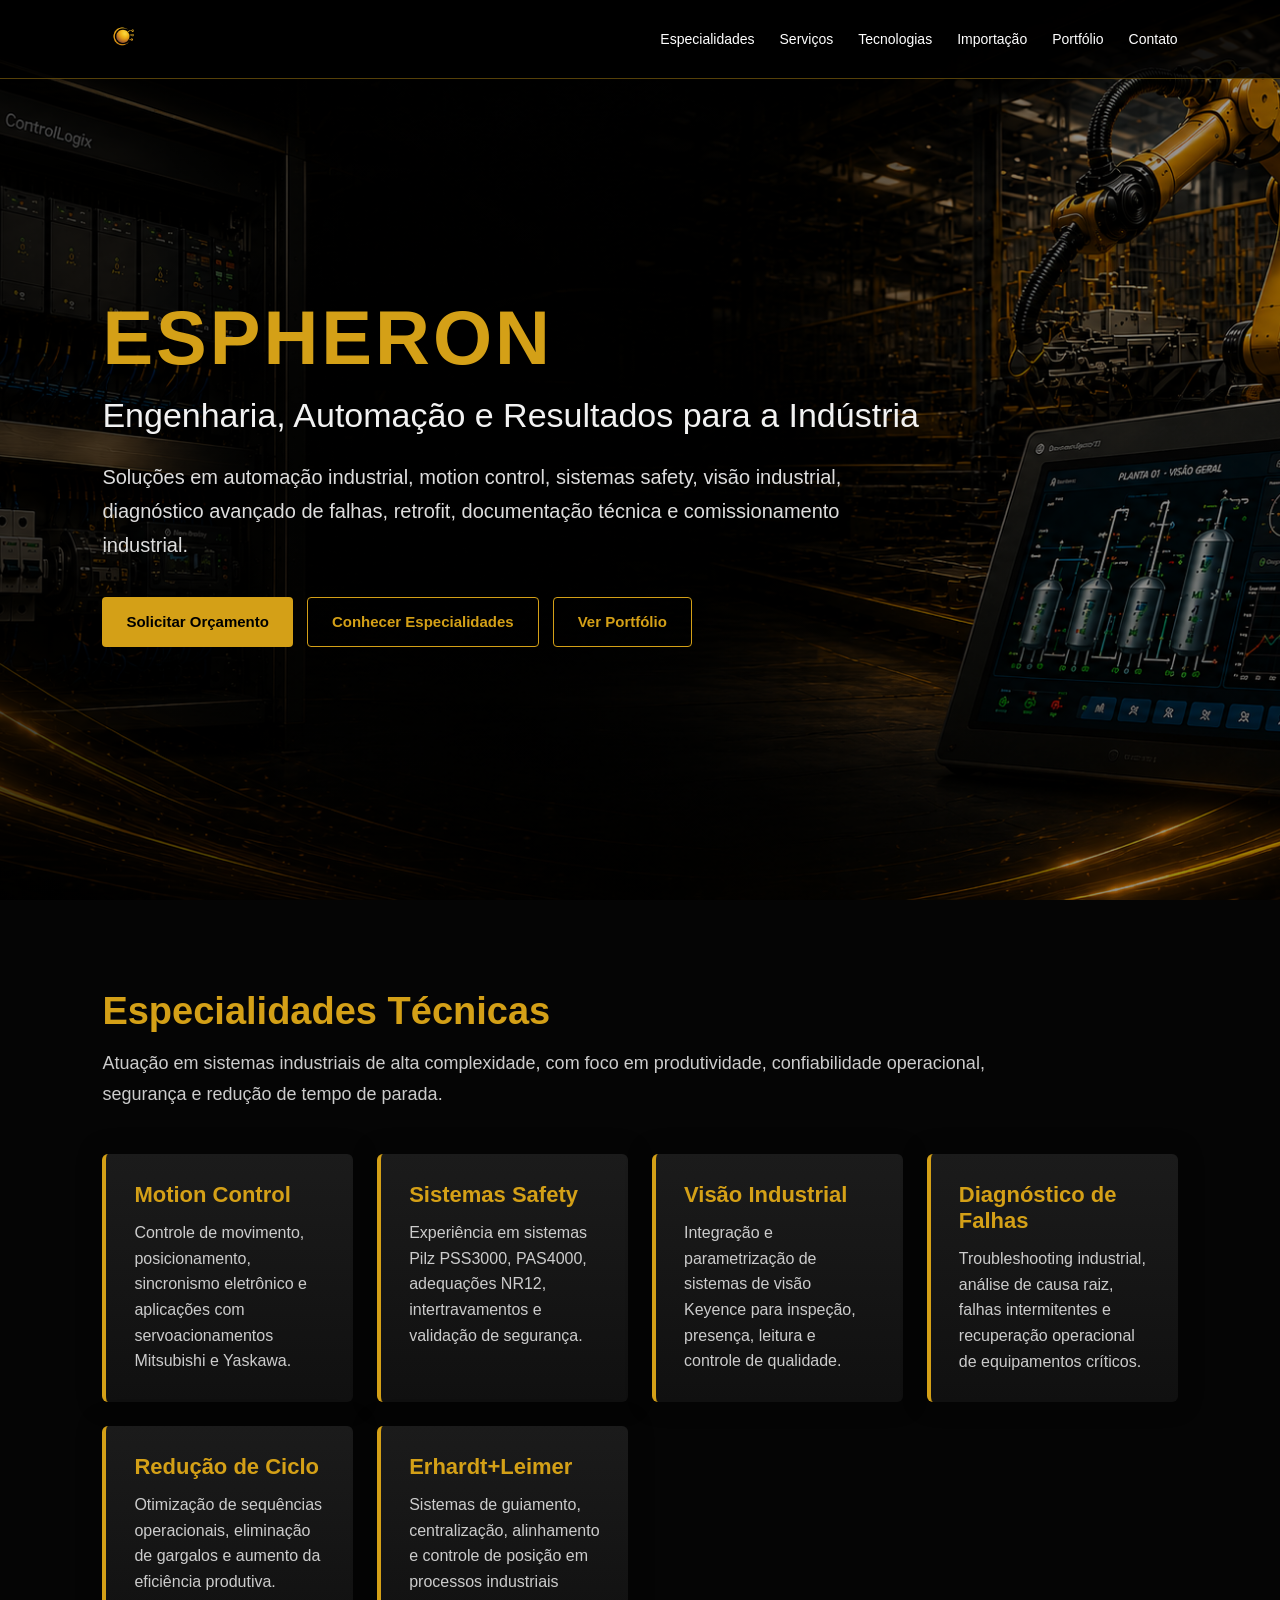
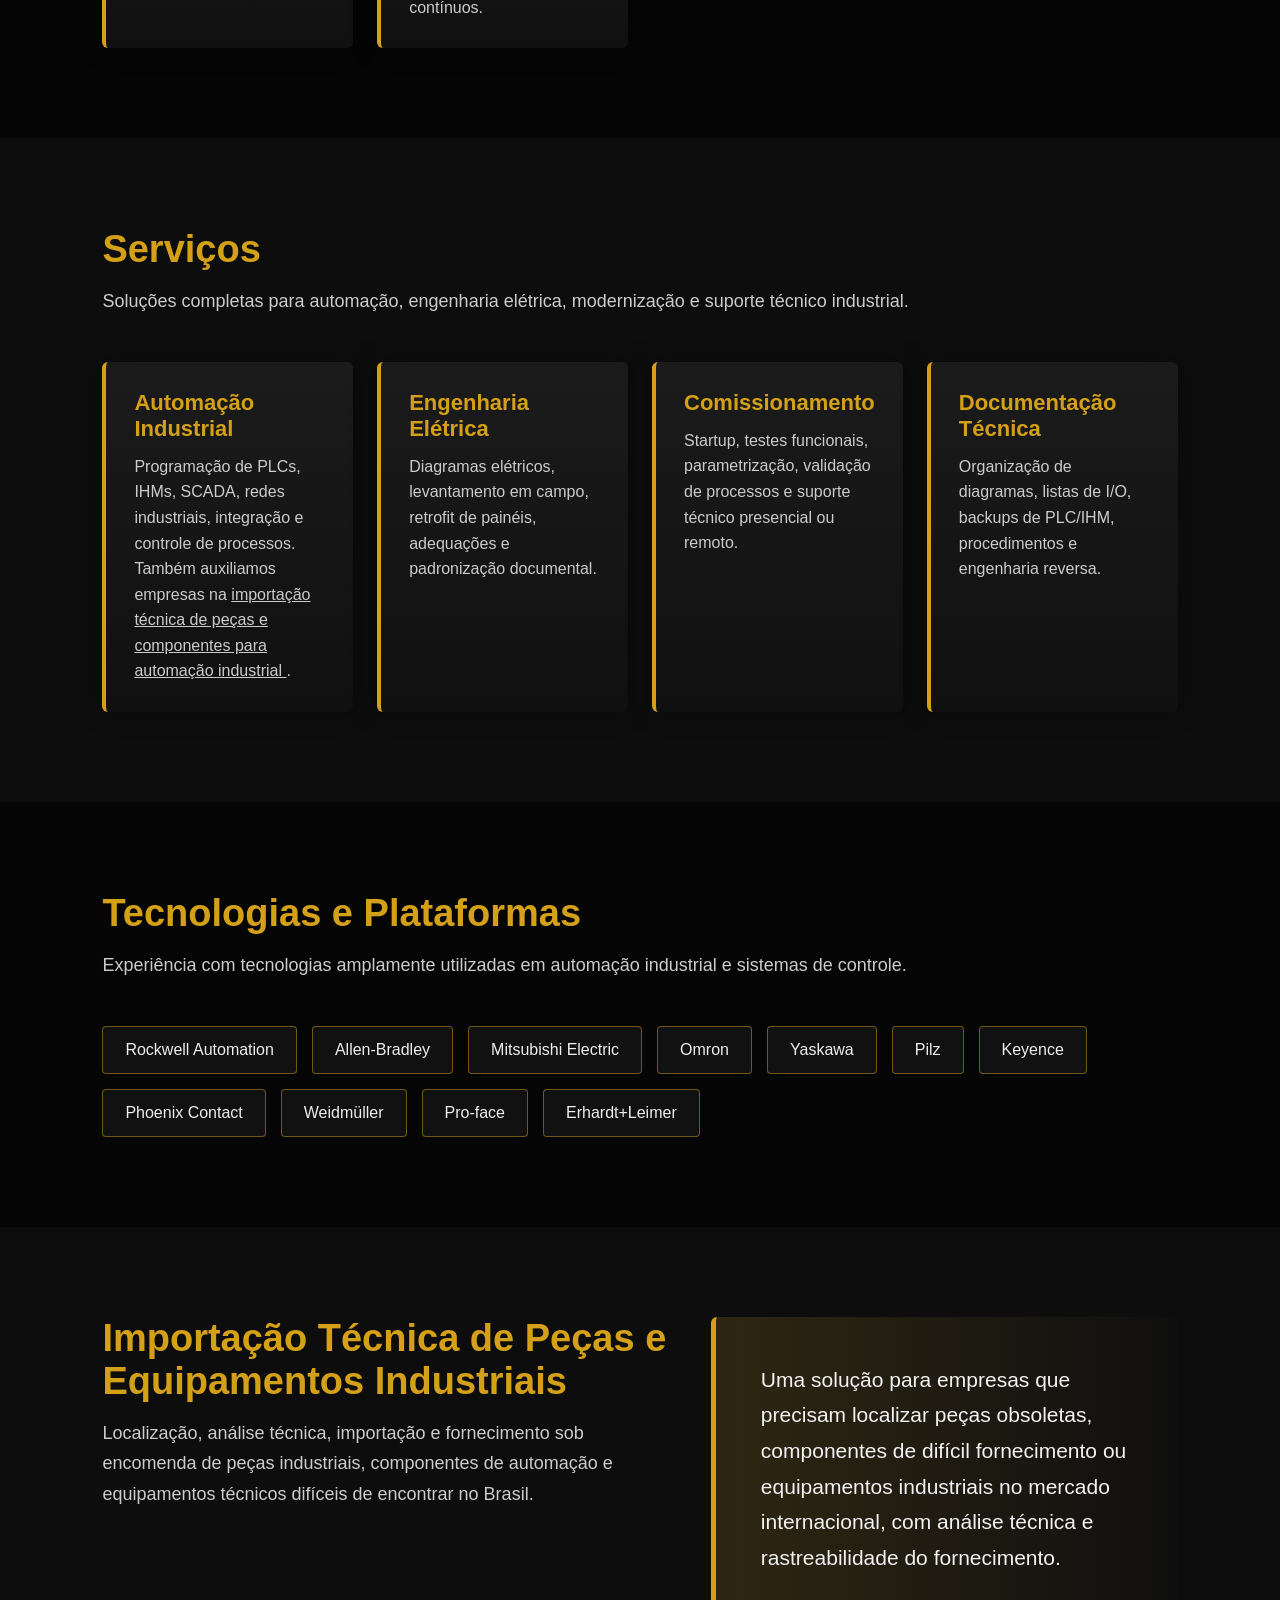
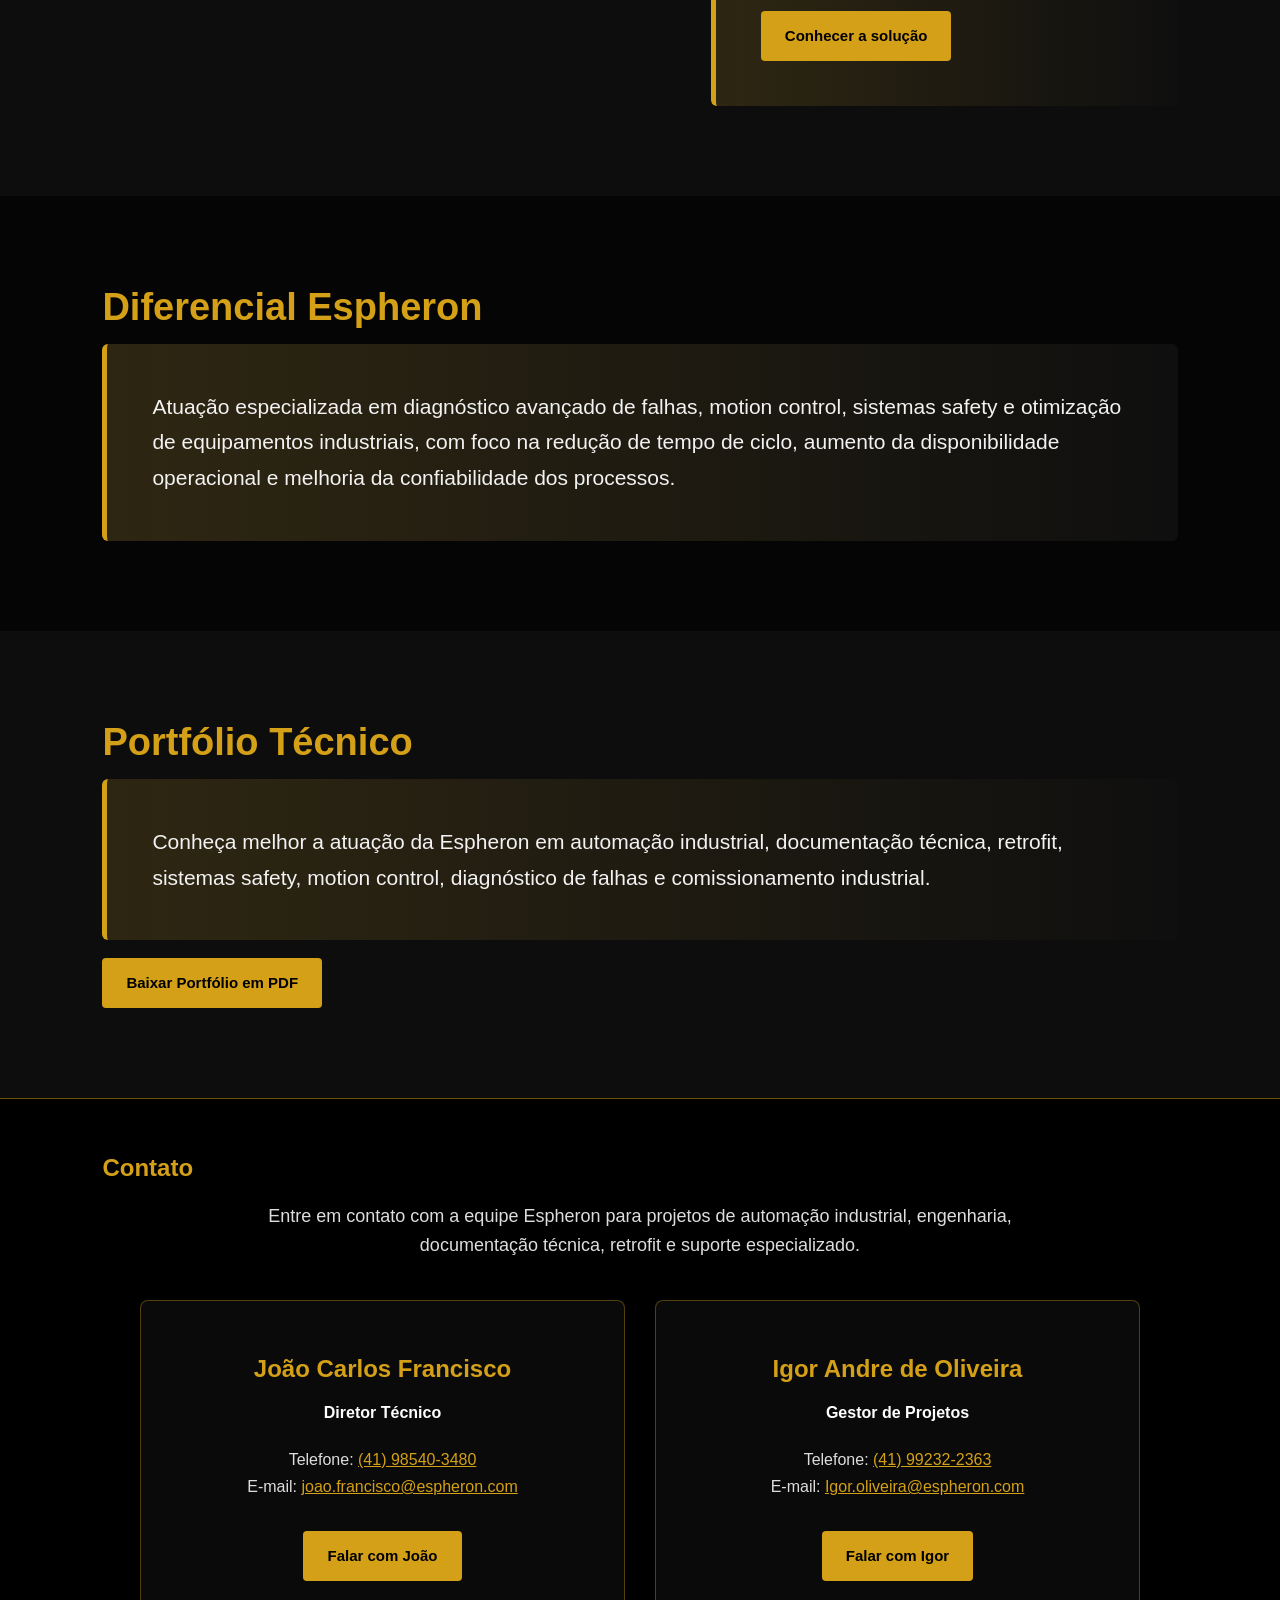
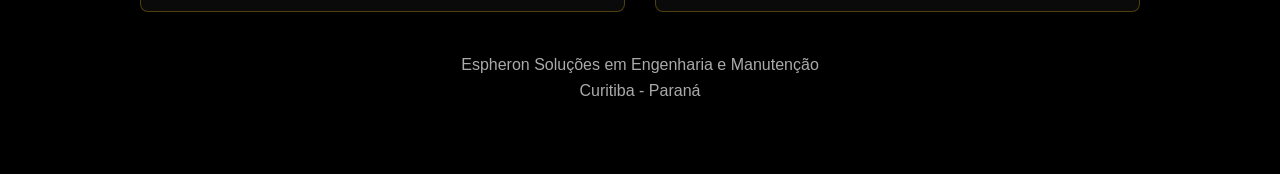
==== commit 8e1d4aae: "Update index.html Alterações para maior visualização da página" ====
--- a/index.html
+++ b/index.html
@@ -3,17 +3,29 @@
 <head>
   <meta charset="UTF-8">
   <meta name="viewport" content="width=device-width, initial-scale=1.0">
+
   <title>Espheron | Soluções em Engenharia e Automação Industrial</title>
-  <meta name="description" content="Soluções em automação industrial, motion control, sistemas safety, visão industrial, diagnóstico de falhas, retrofit e comissionamento industrial.">
+
+  <meta
+    name="description"
+    content="Soluções em automação industrial, motion control, sistemas safety, visão industrial, diagnóstico de falhas, retrofit e comissionamento industrial."
+  >
+
   <link rel="stylesheet" href="styles.css">
 </head>
 
 <body>
+
   <header>
     <a class="logo" href="#top" aria-label="Espheron">
-      <img src="logo.jpg" alt="Espheron" onerror="this.style.display='none';this.nextElementSibling.style.display='inline';">
+      <img
+        src="logo.jpg"
+        alt="Espheron"
+        onerror="this.style.display='none';this.nextElementSibling.style.display='inline';"
+      >
       <span>ESPHERON</span>
     </a>
+
     <nav>
       <a href="#especialidades">Especialidades</a>
       <a href="#servicos">Serviços</a>
@@ -24,100 +36,214 @@
     </nav>
   </header>
 
+
   <main id="top">
+
+    <!-- HERO -->
     <section class="hero">
       <div class="hero-content">
+
         <h1>ESPHERON</h1>
-        <h2>Engenharia, Automação e Resultados para a Indústria</h2>
+
+        <h2>
+          Engenharia, Automação e Resultados para a Indústria
+        </h2>
+
         <p>
-          Soluções em automação industrial, motion control, sistemas safety, visão industrial,
-          diagnóstico avançado de falhas, retrofit, documentação técnica e comissionamento industrial.
+          Soluções em automação industrial, motion control, sistemas safety,
+          visão industrial, diagnóstico avançado de falhas, retrofit,
+          documentação técnica e comissionamento industrial.
         </p>
 
         <div class="buttons">
-          <a class="btn btn-gold" href="https://wa.me/5541985403480" target="_blank" rel="noopener">Solicitar Orçamento</a>
-          <a class="btn btn-outline" href="#especialidades">Conhecer Especialidades</a>
-          <a class="btn btn-outline" href="#portfolio">Ver Portfólio</a>
-        </div>
-      </div>
-    </section>
-
+
+          <a
+            class="btn btn-gold"
+            href="https://wa.me/5541985403480"
+            target="_blank"
+            rel="noopener"
+          >
+            Solicitar Orçamento
+          </a>
+
+          <a
+            class="btn btn-outline"
+            href="#especialidades"
+          >
+            Conhecer Especialidades
+          </a>
+
+          <a
+            class="btn btn-outline"
+            href="#portfolio"
+          >
+            Ver Portfólio
+          </a>
+
+        </div>
+
+      </div>
+    </section>
+
+
+    <!-- ESPECIALIDADES -->
     <section id="especialidades">
-      <h2 class="section-title">Especialidades Técnicas</h2>
+
+      <h2 class="section-title">
+        Especialidades Técnicas
+      </h2>
+
       <p class="section-subtitle">
-        Atuação em sistemas industriais de alta complexidade, com foco em produtividade,
-        confiabilidade operacional, segurança e redução de tempo de parada.
+        Atuação em sistemas industriais de alta complexidade,
+        com foco em produtividade, confiabilidade operacional,
+        segurança e redução de tempo de parada.
       </p>
 
+
       <div class="grid">
+
         <div class="card">
           <h3>Motion Control</h3>
-          <p>Controle de movimento, posicionamento, sincronismo eletrônico e aplicações com servoacionamentos Mitsubishi e Yaskawa.</p>
-        </div>
+          <p>
+            Controle de movimento, posicionamento, sincronismo eletrônico
+            e aplicações com servoacionamentos Mitsubishi e Yaskawa.
+          </p>
+        </div>
+
 
         <div class="card">
           <h3>Sistemas Safety</h3>
-          <p>Experiência em sistemas Pilz PSS3000, PAS4000, adequações NR12, intertravamentos e validação de segurança.</p>
-        </div>
+          <p>
+            Experiência em sistemas Pilz PSS3000, PAS4000,
+            adequações NR12, intertravamentos e validação de segurança.
+          </p>
+        </div>
+
 
         <div class="card">
           <h3>Visão Industrial</h3>
-          <p>Integração e parametrização de sistemas de visão Keyence para inspeção, presença, leitura e controle de qualidade.</p>
-        </div>
+          <p>
+            Integração e parametrização de sistemas de visão Keyence
+            para inspeção, presença, leitura e controle de qualidade.
+          </p>
+        </div>
+
 
         <div class="card">
           <h3>Diagnóstico de Falhas</h3>
-          <p>Troubleshooting industrial, análise de causa raiz, falhas intermitentes e recuperação operacional de equipamentos críticos.</p>
-        </div>
+          <p>
+            Troubleshooting industrial, análise de causa raiz,
+            falhas intermitentes e recuperação operacional
+            de equipamentos críticos.
+          </p>
+        </div>
+
 
         <div class="card">
           <h3>Redução de Ciclo</h3>
-          <p>Otimização de sequências operacionais, eliminação de gargalos e aumento da eficiência produtiva.</p>
-        </div>
+          <p>
+            Otimização de sequências operacionais,
+            eliminação de gargalos e aumento da eficiência produtiva.
+          </p>
+        </div>
+
 
         <div class="card">
           <h3>Erhardt+Leimer</h3>
-          <p>Sistemas de guiamento, centralização, alinhamento e controle de posição em processos industriais contínuos.</p>
-        </div>
-      </div>
-    </section>
-
+          <p>
+            Sistemas de guiamento, centralização,
+            alinhamento e controle de posição
+            em processos industriais contínuos.
+          </p>
+        </div>
+
+      </div>
+
+    </section>
+
+
+    <!-- SERVIÇOS -->
     <section id="servicos" class="dark-section">
-      <h2 class="section-title">Serviços</h2>
+
+      <h2 class="section-title">
+        Serviços
+      </h2>
+
       <p class="section-subtitle">
-        Soluções completas para automação, engenharia elétrica, modernização e suporte técnico industrial.
+        Soluções completas para automação,
+        engenharia elétrica, modernização
+        e suporte técnico industrial.
       </p>
 
+
       <div class="grid">
+
         <div class="card">
           <h3>Automação Industrial</h3>
-          <p>Programação de PLCs, IHMs, SCADA, redes industriais, integração e controle de processos.</p>
-        </div>
+
+          <p>
+            Programação de PLCs, IHMs, SCADA,
+            redes industriais, integração e controle de processos.
+            Também auxiliamos empresas na
+            <a href="importacao-sob-encomenda/">
+              importação técnica de peças e componentes para automação industrial
+            </a>.
+          </p>
+        </div>
+
 
         <div class="card">
           <h3>Engenharia Elétrica</h3>
-          <p>Diagramas elétricos, levantamento em campo, retrofit de painéis, adequações e padronização documental.</p>
-        </div>
+
+          <p>
+            Diagramas elétricos, levantamento em campo,
+            retrofit de painéis, adequações
+            e padronização documental.
+          </p>
+        </div>
+
 
         <div class="card">
           <h3>Comissionamento</h3>
-          <p>Startup, testes funcionais, parametrização, validação de processos e suporte técnico presencial ou remoto.</p>
-        </div>
+
+          <p>
+            Startup, testes funcionais, parametrização,
+            validação de processos e suporte técnico
+            presencial ou remoto.
+          </p>
+        </div>
+
 
         <div class="card">
           <h3>Documentação Técnica</h3>
-          <p>Organização de diagramas, listas de I/O, backups de PLC/IHM, procedimentos e engenharia reversa.</p>
-        </div>
-      </div>
-    </section>
-
+
+          <p>
+            Organização de diagramas, listas de I/O,
+            backups de PLC/IHM, procedimentos
+            e engenharia reversa.
+          </p>
+        </div>
+
+      </div>
+
+    </section>
+
+
+    <!-- TECNOLOGIAS -->
     <section id="tecnologias">
-      <h2 class="section-title">Tecnologias e Plataformas</h2>
+
+      <h2 class="section-title">
+        Tecnologias e Plataformas
+      </h2>
+
       <p class="section-subtitle">
-        Experiência com tecnologias amplamente utilizadas em automação industrial e sistemas de controle.
+        Experiência com tecnologias amplamente utilizadas
+        em automação industrial e sistemas de controle.
       </p>
 
+
       <div class="tech-list">
+
         <div class="tech">Rockwell Automation</div>
         <div class="tech">Allen-Bradley</div>
         <div class="tech">Mitsubishi Electric</div>
@@ -129,93 +255,195 @@
         <div class="tech">Weidmüller</div>
         <div class="tech">Pro-face</div>
         <div class="tech">Erhardt+Leimer</div>
-      </div>
-    </section>
-
+
+      </div>
+
+    </section>
+
+
+    <!-- IMPORTAÇÃO TÉCNICA -->
     <section class="dark-section">
+
       <div class="split">
+
         <div>
-          <h2 class="section-title">Importação Técnica Sob Encomenda</h2>
+
+          <h2 class="section-title">
+            Importação Técnica de Peças e Equipamentos Industriais
+          </h2>
+
           <p class="section-subtitle">
-            Localização, validação, importação e revenda sob encomenda de componentes industriais,
-            peças técnicas e produtos de automação difíceis de encontrar no Brasil.
-          </p>
-        </div>
+            Localização, análise técnica, importação e fornecimento
+            sob encomenda de peças industriais, componentes de automação
+            e equipamentos técnicos difíceis de encontrar no Brasil.
+          </p>
+
+        </div>
+
+
         <div class="destaque">
-          Uma alternativa técnica e comercial para empresas que precisam manter equipamentos críticos em operação com segurança e rastreabilidade.
+
+          Uma solução para empresas que precisam localizar
+          peças obsoletas, componentes de difícil fornecimento
+          ou equipamentos industriais no mercado internacional,
+          com análise técnica e rastreabilidade do fornecimento.
+
           <div class="buttons">
-            <a class="btn btn-gold" href="importacao-sob-encomenda/">Conhecer a solução</a>
+
+            <a
+              class="btn btn-gold"
+              href="importacao-sob-encomenda/"
+            >
+              Conhecer a solução
+            </a>
+
           </div>
-        </div>
-      </div>
-    </section>
-
+
+        </div>
+
+      </div>
+
+    </section>
+
+
+    <!-- DIFERENCIAL -->
     <section>
-      <h2 class="section-title">Diferencial Espheron</h2>
+
+      <h2 class="section-title">
+        Diferencial Espheron
+      </h2>
+
       <div class="destaque">
-        Atuação especializada em diagnóstico avançado de falhas, motion control, sistemas safety e otimização de equipamentos industriais, com foco na redução de tempo de ciclo, aumento da disponibilidade operacional e melhoria da confiabilidade dos processos.
-      </div>
-    </section>
-
+        Atuação especializada em diagnóstico avançado de falhas,
+        motion control, sistemas safety e otimização de equipamentos industriais,
+        com foco na redução de tempo de ciclo,
+        aumento da disponibilidade operacional
+        e melhoria da confiabilidade dos processos.
+      </div>
+
+    </section>
+
+
+    <!-- PORTFÓLIO -->
     <section class="dark-section" id="portfolio">
-      <h2 class="section-title">Portfólio Técnico</h2>
+
+      <h2 class="section-title">
+        Portfólio Técnico
+      </h2>
 
       <div class="destaque">
         Conheça melhor a atuação da Espheron em automação industrial,
-        documentação técnica, retrofit, sistemas safety, motion control,
-        diagnóstico de falhas e comissionamento industrial.
+        documentação técnica, retrofit, sistemas safety,
+        motion control, diagnóstico de falhas
+        e comissionamento industrial.
       </div>
 
       <br>
 
-      <a class="btn btn-gold" href="portfolio_espheron.pdf" target="_blank" rel="noopener">
+      <a
+        class="btn btn-gold"
+        href="portfolio_espheron.pdf"
+        target="_blank"
+        rel="noopener"
+      >
         Baixar Portfólio em PDF
       </a>
-    </section>
+
+    </section>
+
   </main>
 
+
+  <!-- CONTATO -->
   <footer id="contato">
+
     <h2>Contato</h2>
 
     <p class="footer-intro">
-      Entre em contato com a equipe Espheron para projetos de automação industrial,
-      engenharia, documentação técnica, retrofit e suporte especializado.
+      Entre em contato com a equipe Espheron
+      para projetos de automação industrial,
+      engenharia, documentação técnica,
+      retrofit e suporte especializado.
     </p>
 
+
     <div class="contatos-grid">
+
       <div class="contato-card">
+
         <h3>João Carlos Francisco</h3>
-        <p class="cargo">Diretor Técnico</p>
+
+        <p class="cargo">
+          Diretor Técnico
+        </p>
 
         <p>
-          Telefone: <a href="tel:+5541985403480">(41) 98540-3480</a><br>
-          E-mail: <a href="mailto:joao.francisco@espheron.com">joao.francisco@espheron.com</a>
+          Telefone:
+          <a href="tel:+5541985403480">
+            (41) 98540-3480
+          </a>
+          <br>
+
+          E-mail:
+          <a href="mailto:joao.francisco@espheron.com">
+            joao.francisco@espheron.com
+          </a>
         </p>
 
-        <a class="btn btn-gold" href="https://wa.me/5541985403480" target="_blank" rel="noopener">
+        <a
+          class="btn btn-gold"
+          href="https://wa.me/5541985403480"
+          target="_blank"
+          rel="noopener"
+        >
           Falar com João
         </a>
-      </div>
+
+      </div>
+
 
       <div class="contato-card">
+
         <h3>Igor Andre de Oliveira</h3>
-        <p class="cargo">Gestor de Projetos</p>
+
+        <p class="cargo">
+          Gestor de Projetos
+        </p>
 
         <p>
-          Telefone: <a href="tel:+5541992322363">(41) 99232-2363</a><br>
-          E-mail: <a href="mailto:Igor.oliveira@espheron.com">Igor.oliveira@espheron.com</a>
+          Telefone:
+          <a href="tel:+5541992322363">
+            (41) 99232-2363
+          </a>
+          <br>
+
+          E-mail:
+          <a href="mailto:Igor.oliveira@espheron.com">
+            Igor.oliveira@espheron.com
+          </a>
         </p>
 
-        <a class="btn btn-gold" href="https://wa.me/5541992322363" target="_blank" rel="noopener">
+        <a
+          class="btn btn-gold"
+          href="https://wa.me/5541992322363"
+          target="_blank"
+          rel="noopener"
+        >
           Falar com Igor
         </a>
-      </div>
+
+      </div>
+
     </div>
 
+
     <p class="footer-local">
-      Espheron Soluções em Engenharia e Manutenção<br>
+      Espheron Soluções em Engenharia e Manutenção
+      <br>
       Curitiba - Paraná
     </p>
+
   </footer>
+
 </body>
 </html>
